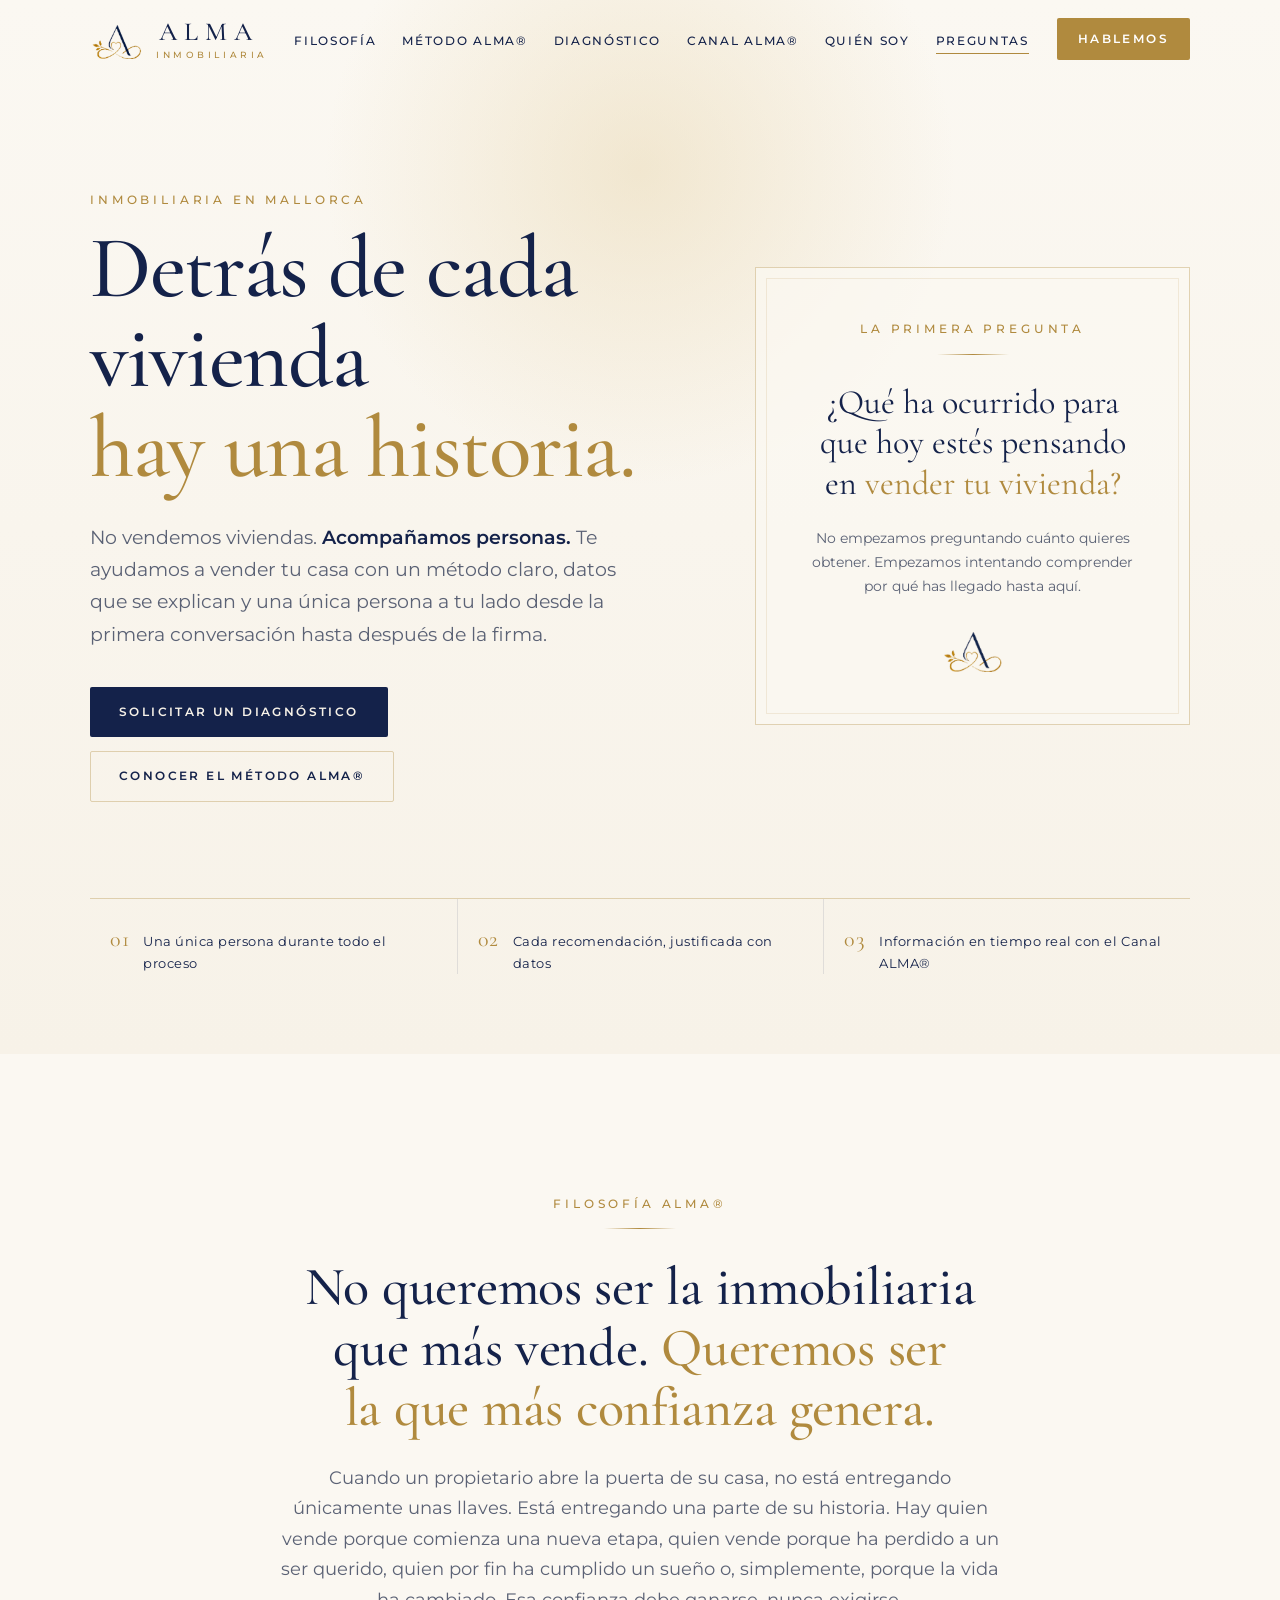
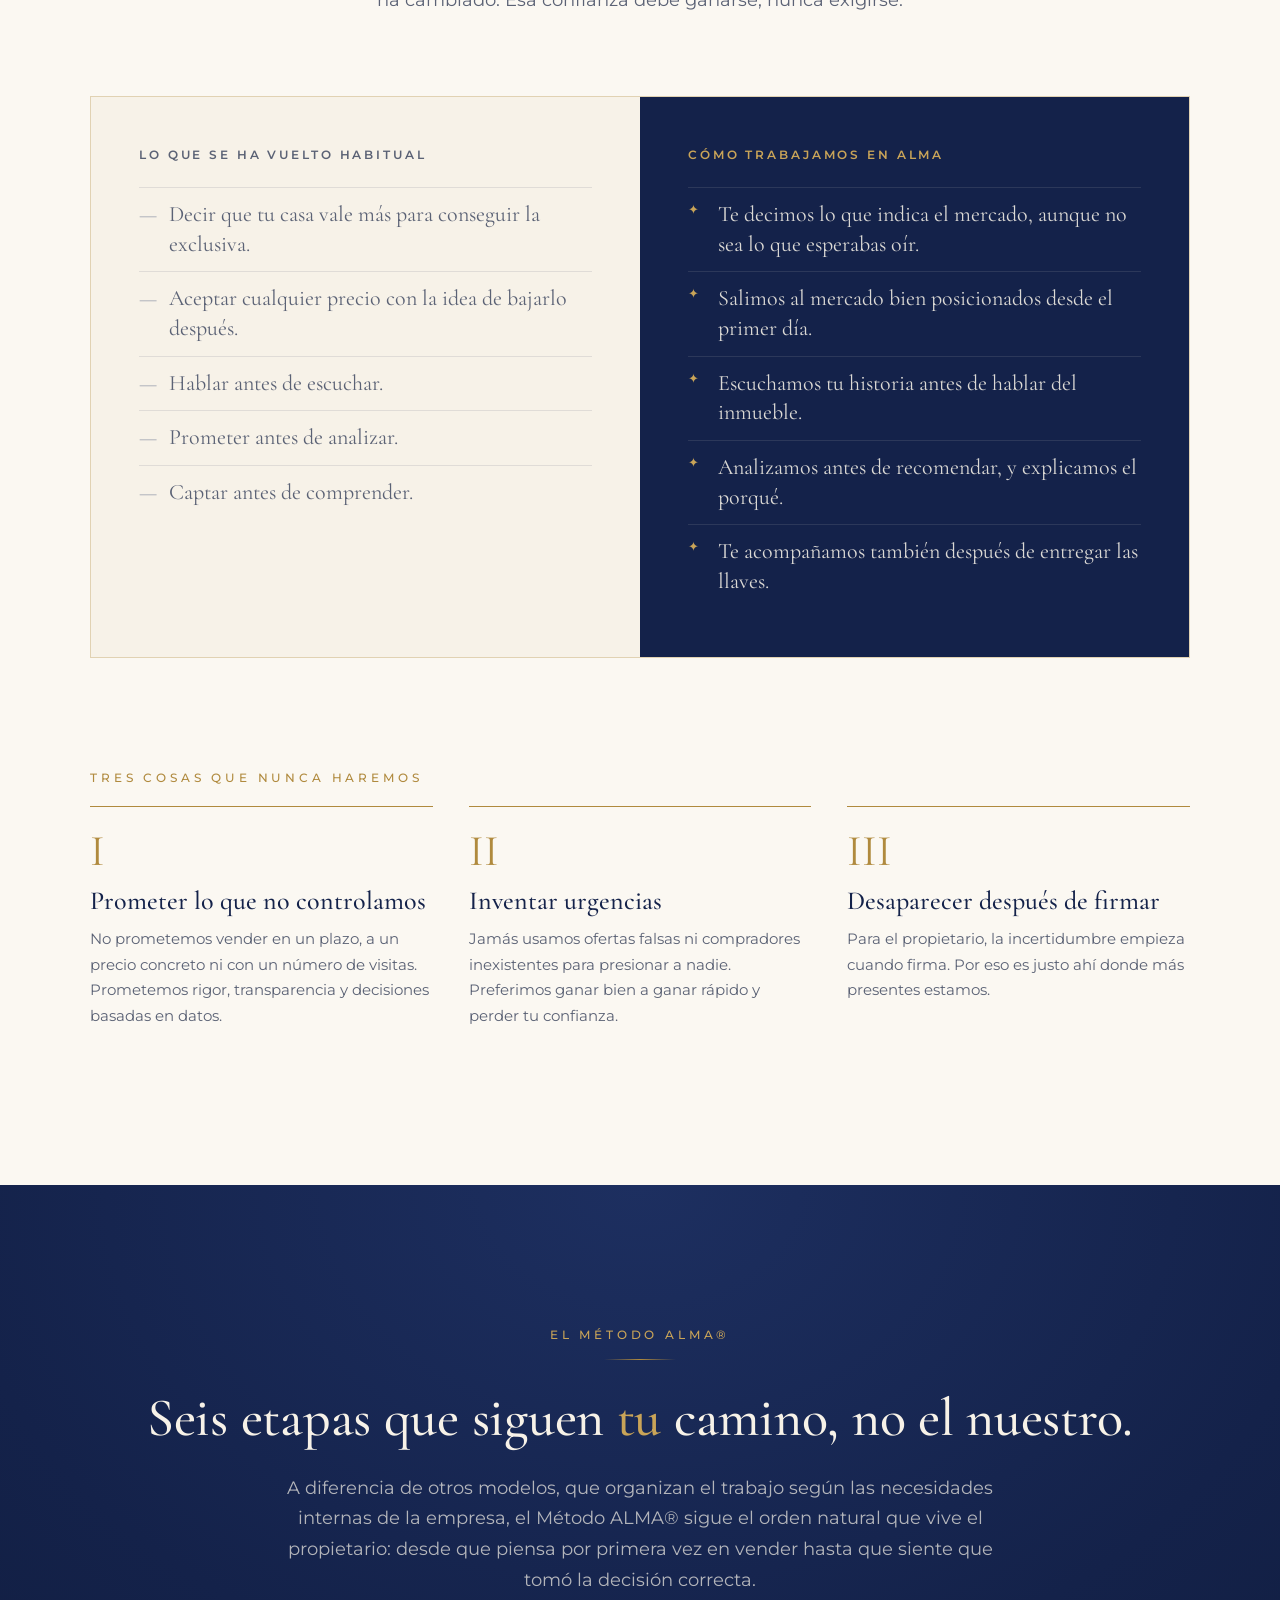
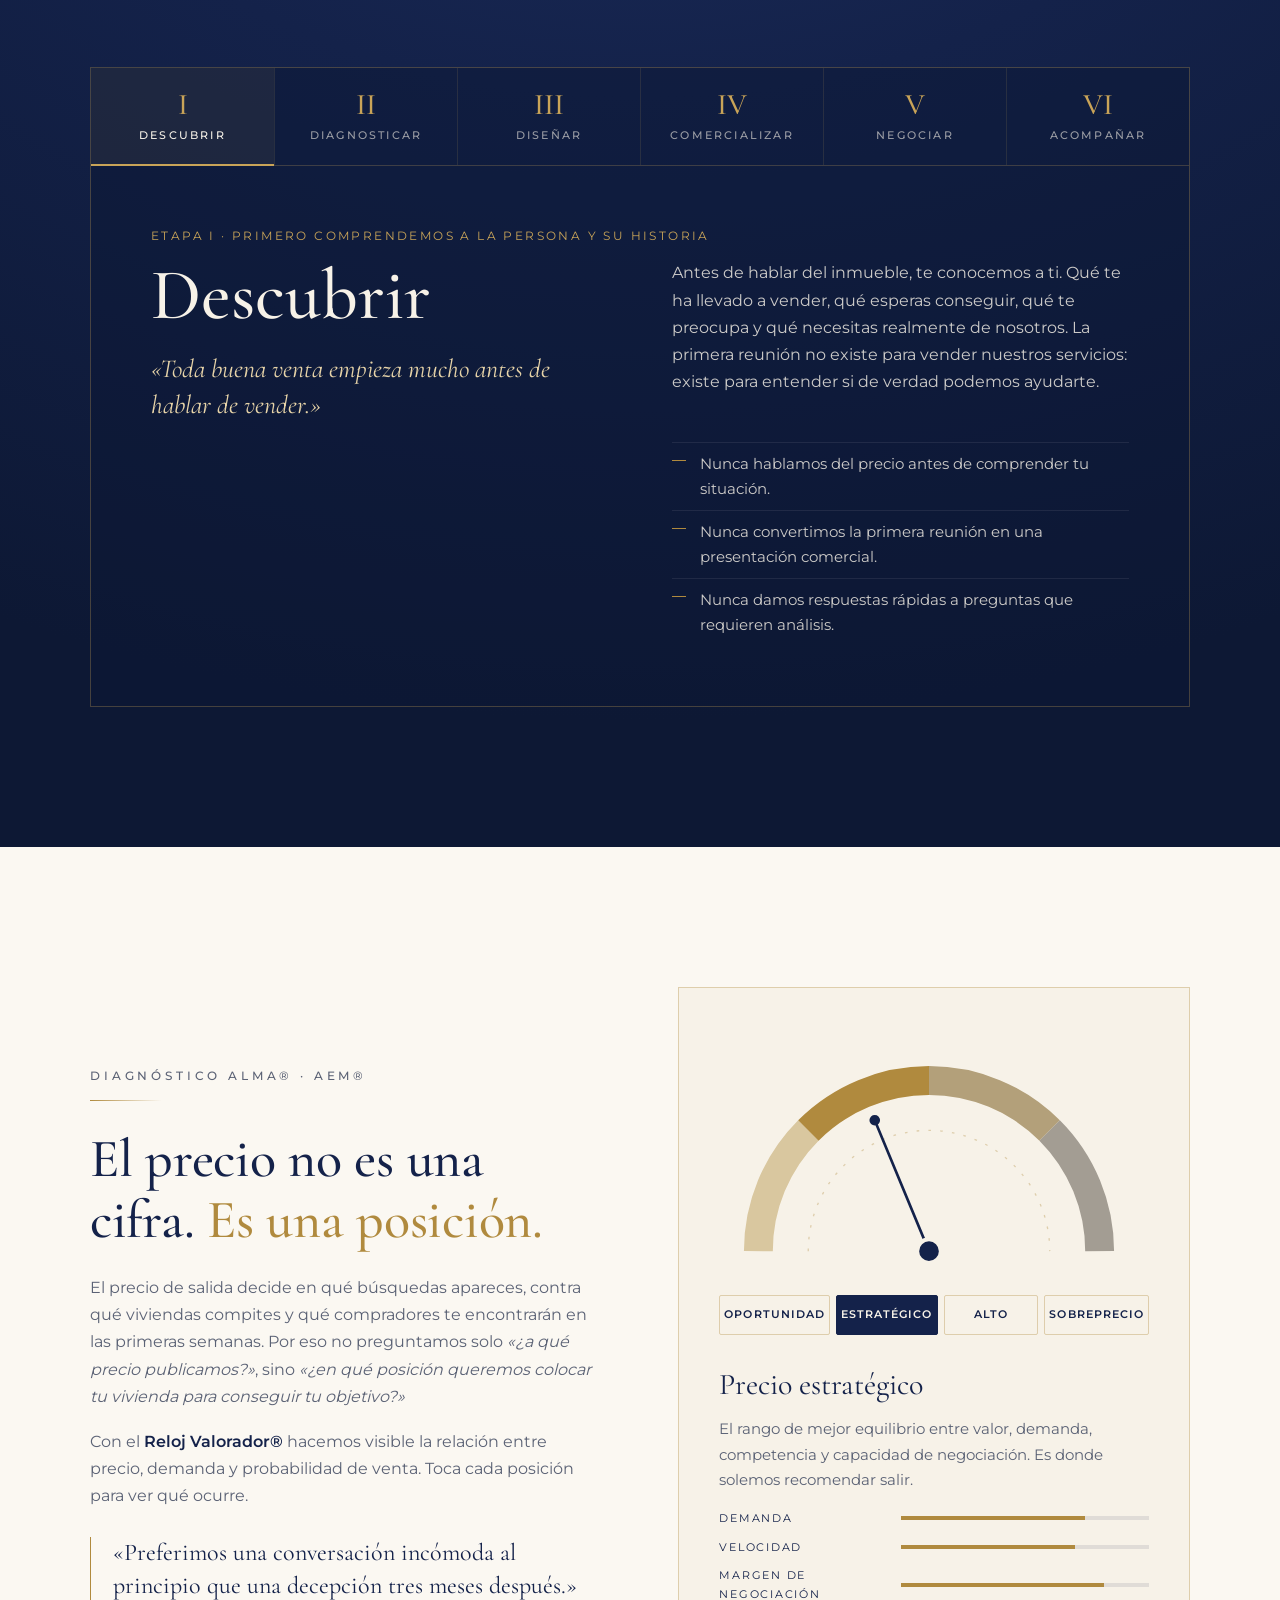
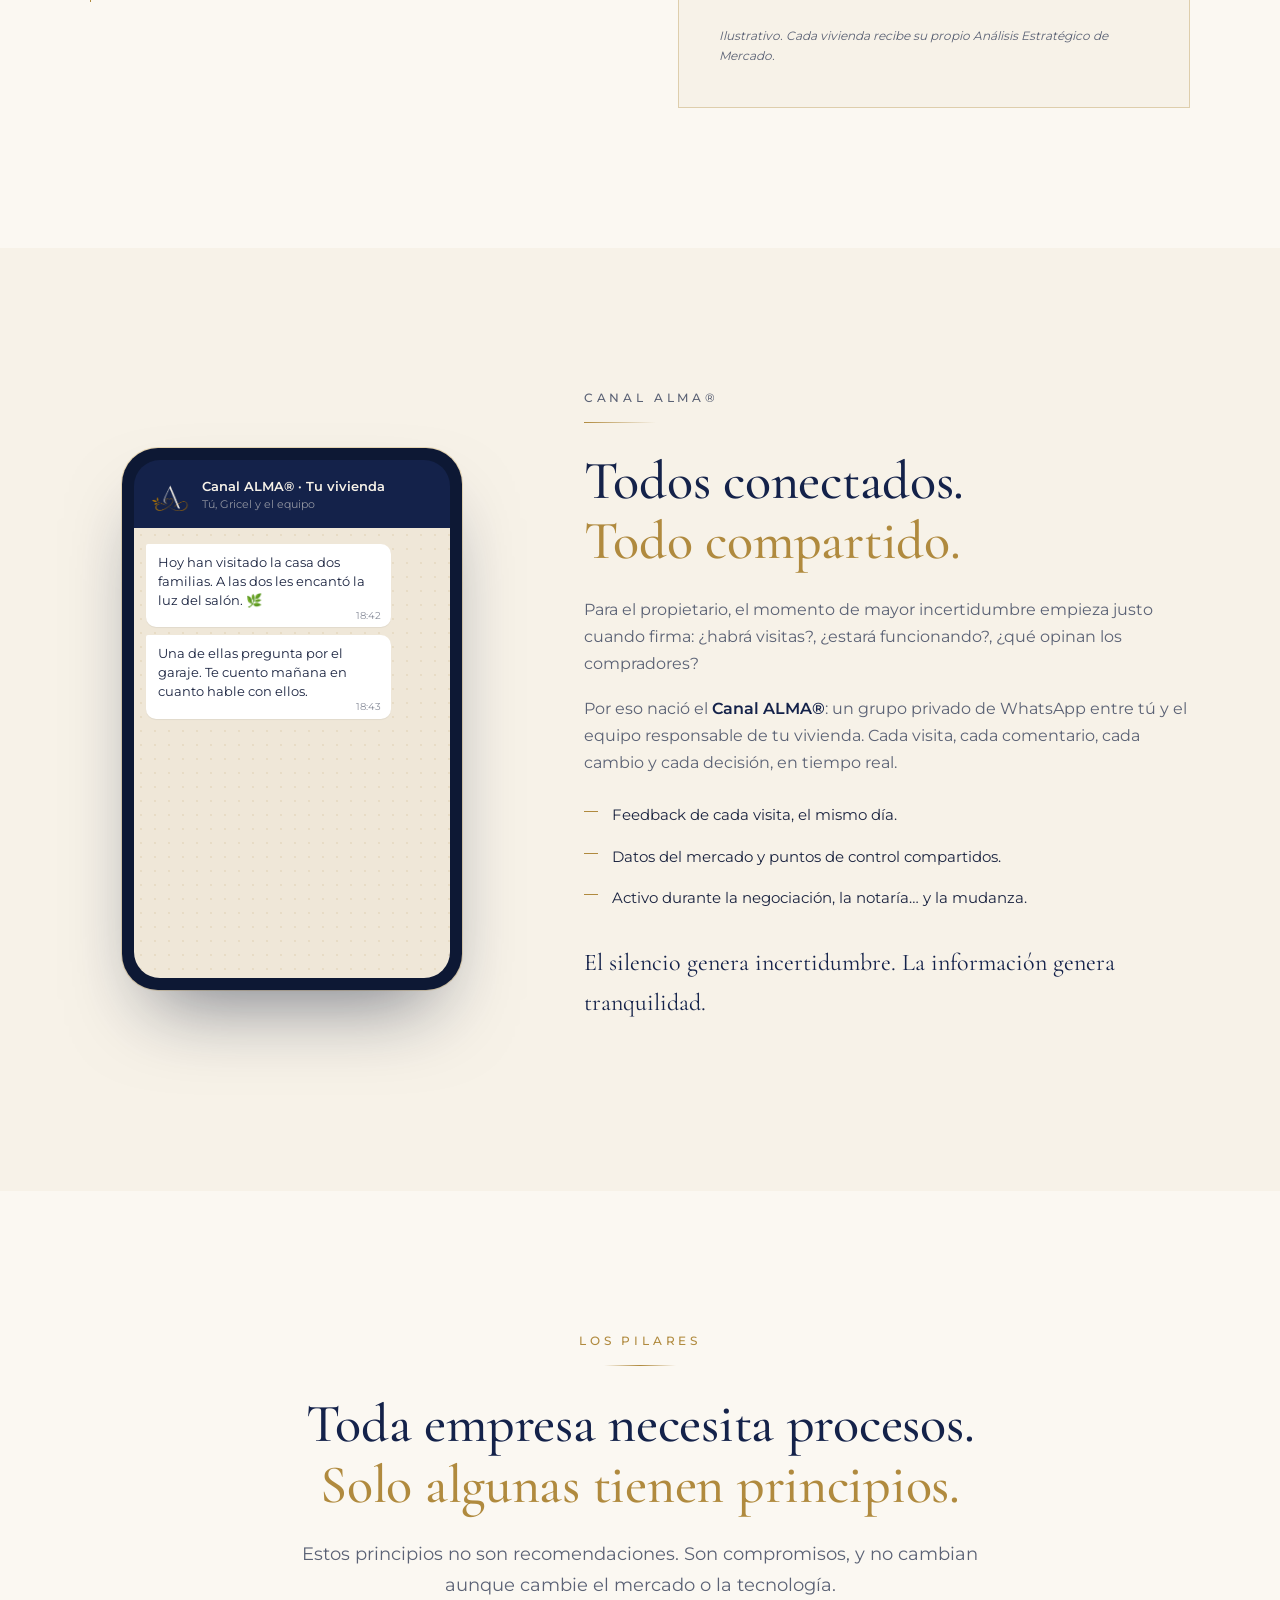
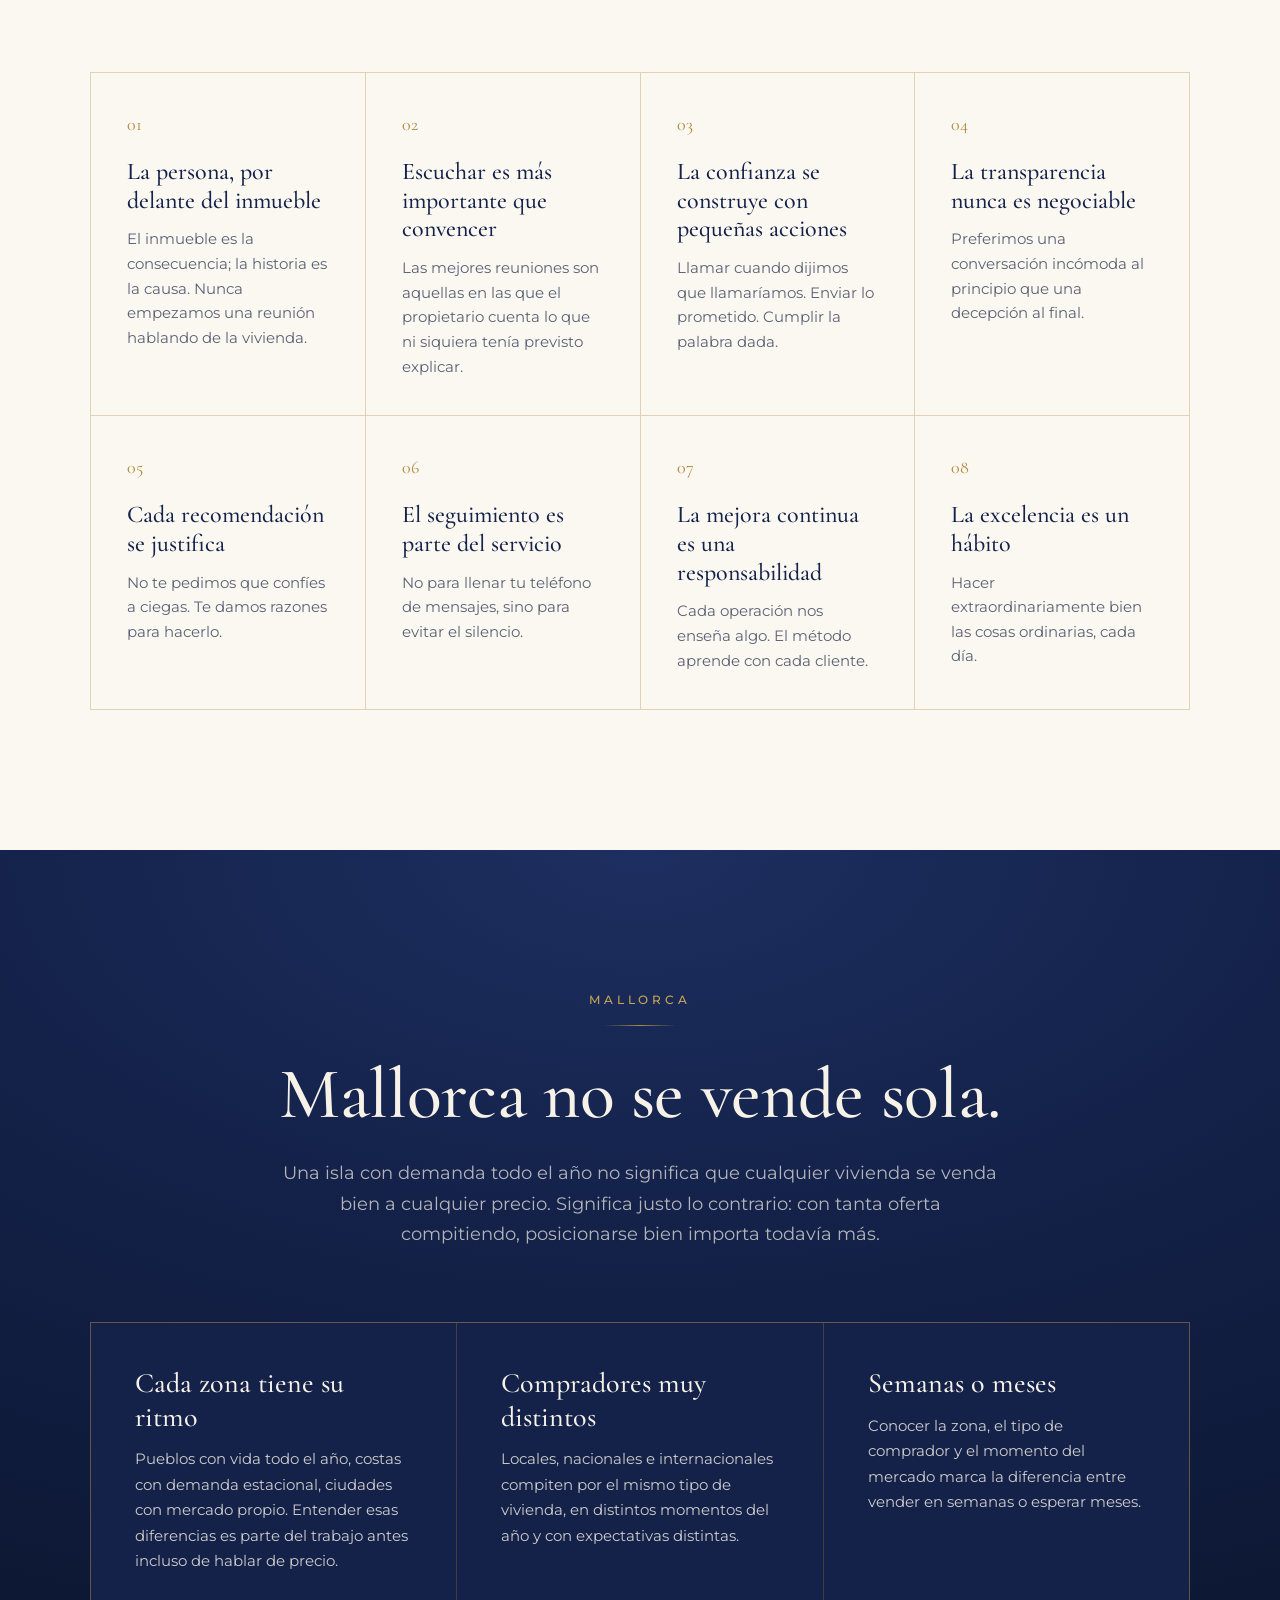
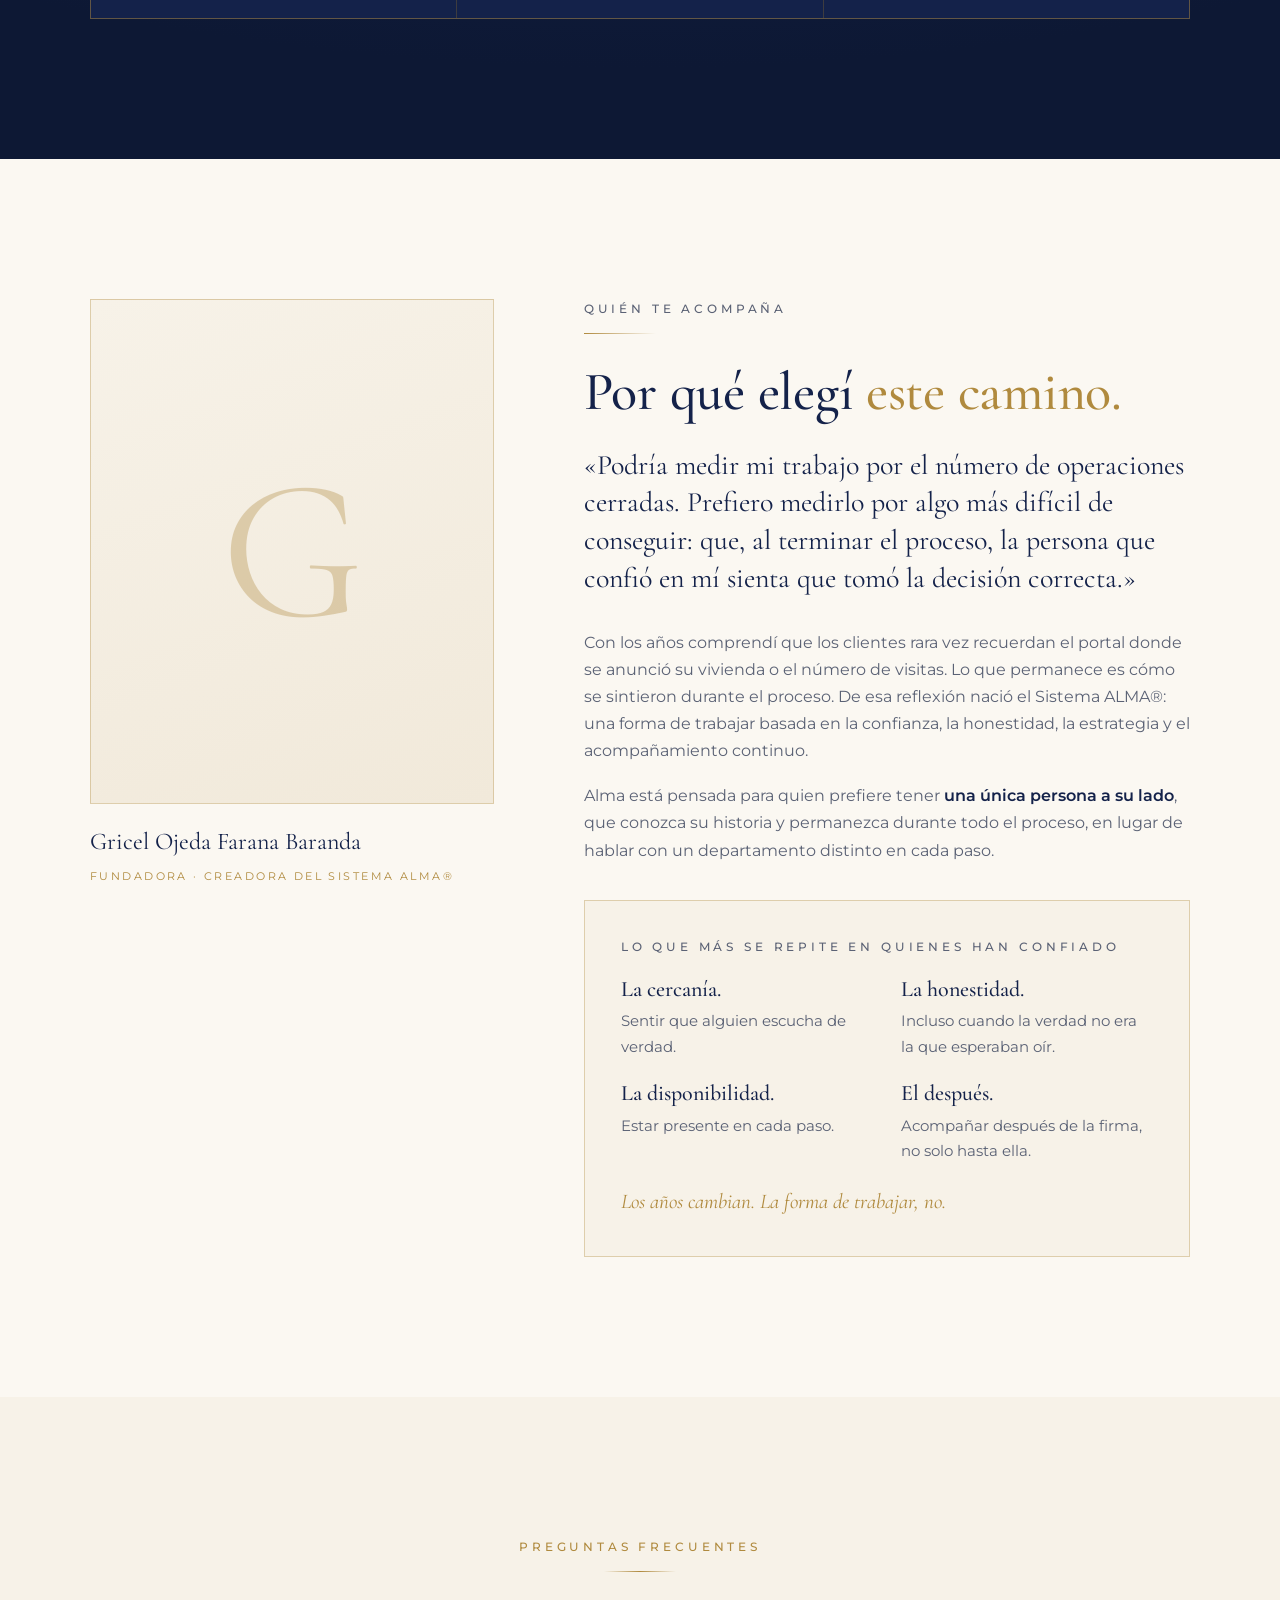
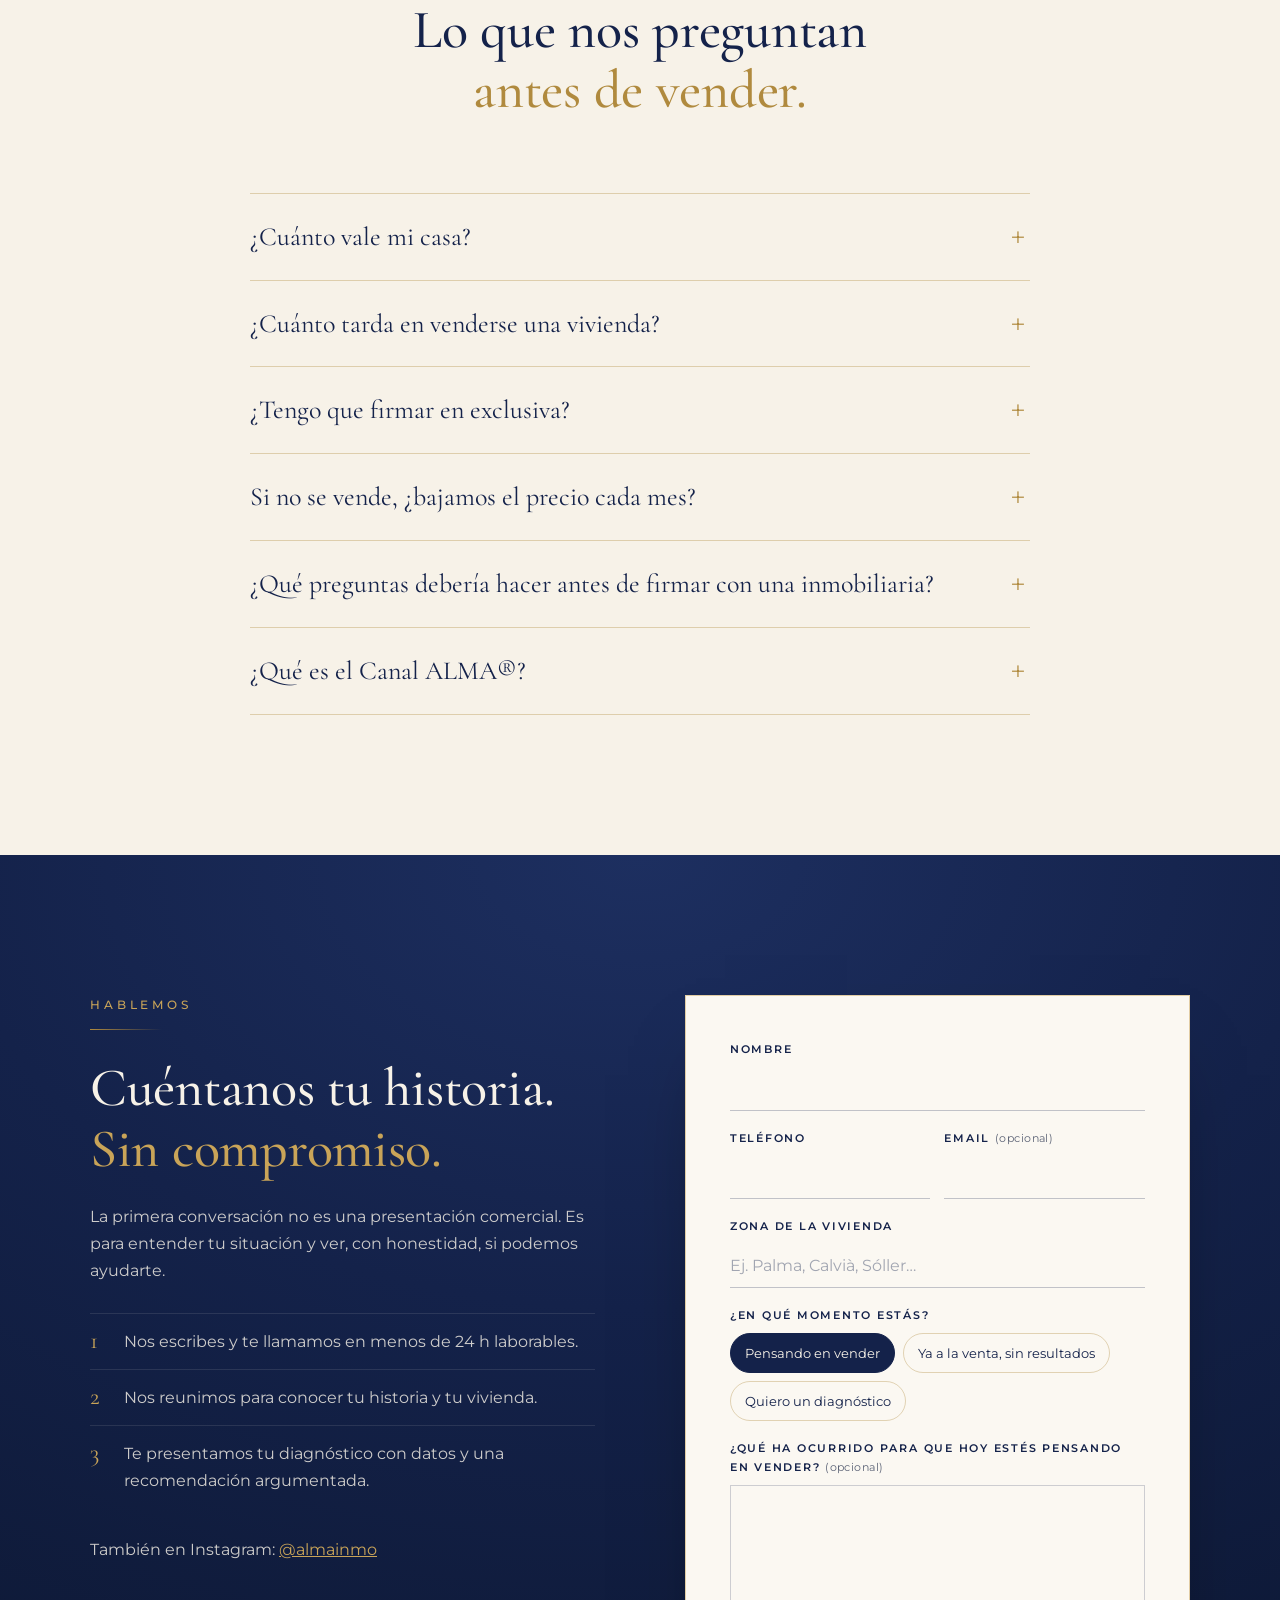
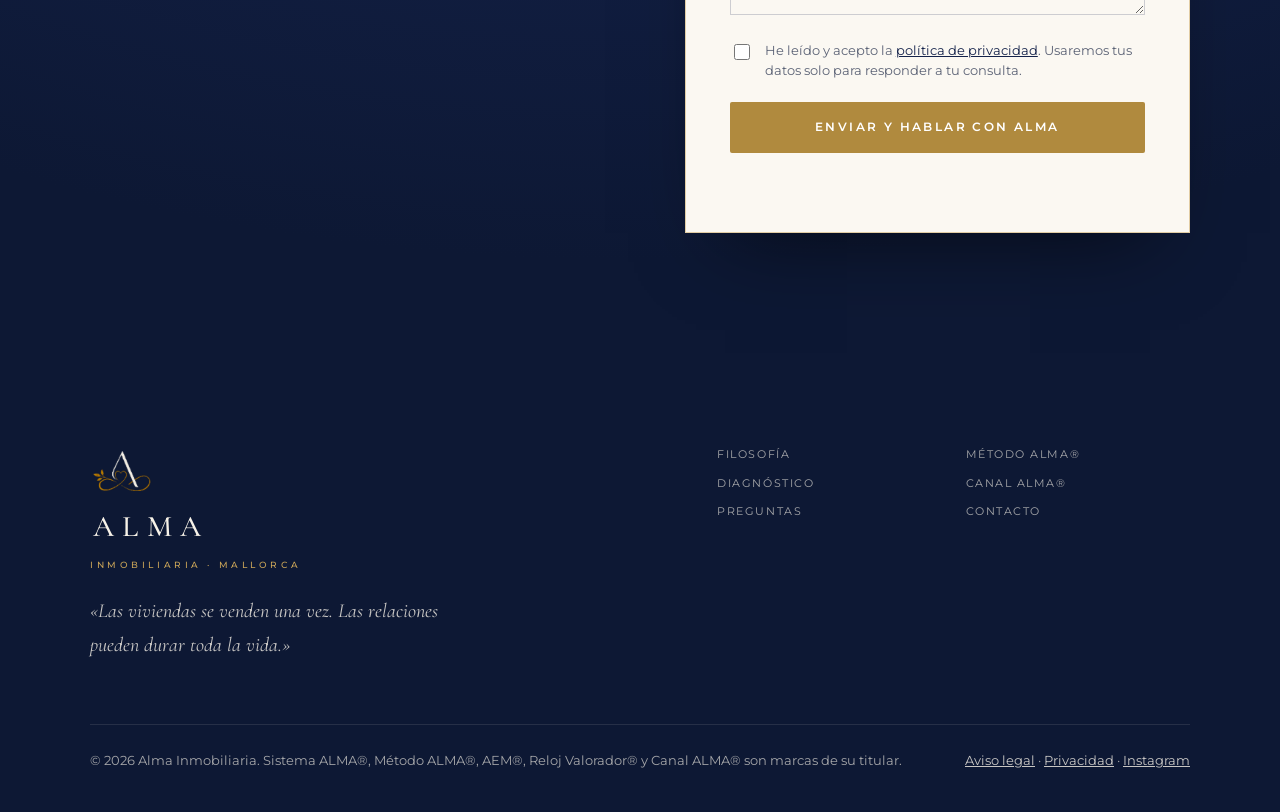
==== index.html @ 40e99340 "Add Alma Inmobiliaria website Static one-page site built from the Sistema ALMA® manual, the @almainm" ====
<!doctype html>
<html lang="es">
<head>
  <meta charset="utf-8">
  <meta name="viewport" content="width=device-width, initial-scale=1">
  <title>Alma Inmobiliaria · Mallorca — No vendemos viviendas. Acompañamos personas.</title>
  <meta name="description" content="Alma Inmobiliaria, Mallorca. Asesoramiento inmobiliario con el Método ALMA®: escuchamos tu historia, diagnosticamos el mercado y te acompañamos hasta después de la firma.">
  <meta name="theme-color" content="#14224A">
  <link rel="icon" type="image/png" href="assets/img/favicon.png">
  <link rel="apple-touch-icon" href="assets/img/favicon.png">

  <meta property="og:type" content="website">
  <meta property="og:locale" content="es_ES">
  <meta property="og:title" content="Alma Inmobiliaria · Mallorca">
  <meta property="og:description" content="Detrás de cada vivienda hay una historia. No vendemos viviendas: acompañamos personas.">
  <meta property="og:image" content="assets/img/og-image.png">

  <link rel="preload" href="assets/fonts/cormorant-garamond-normal.woff2" as="font" type="font/woff2" crossorigin>
  <link rel="stylesheet" href="assets/css/fonts.css">
  <link rel="stylesheet" href="assets/css/styles.css">

  <script type="application/ld+json">
  {
    "@context": "https://schema.org",
    "@type": "RealEstateAgent",
    "name": "Alma Inmobiliaria",
    "slogan": "No vendemos viviendas. Acompañamos personas.",
    "areaServed": { "@type": "Place", "name": "Mallorca, Illes Balears" },
    "founder": { "@type": "Person", "name": "Gricel Ojeda Farana Baranda" },
    "sameAs": ["https://www.instagram.com/almainmo/"]
  }
  </script>
</head>
<body>
  <a class="skip-link" href="#main">Saltar al contenido</a>

  <!-- ============ HEADER ============ -->
  <header class="site-header" data-header>
    <div class="container header-inner">
      <a class="brand" href="#inicio" aria-label="Alma Inmobiliaria, inicio">
        <img class="brand-mark" src="assets/img/alma-mark.png" alt="" width="115" height="83">
        <span class="brand-word">
          <span class="brand-name">ALMA</span>
          <span class="brand-sub">Inmobiliaria</span>
        </span>
      </a>

      <nav class="main-nav" id="main-nav" aria-label="Principal">
        <ul>
          <li><a href="#filosofia">Filosofía</a></li>
          <li><a href="#metodo">Método ALMA®</a></li>
          <li><a href="#diagnostico">Diagnóstico</a></li>
          <li><a href="#canal">Canal ALMA®</a></li>
          <li><a href="#gricel">Quién soy</a></li>
          <li><a href="#preguntas">Preguntas</a></li>
        </ul>
        <a class="btn btn-gold nav-cta" href="#contacto">Hablemos</a>
      </nav>

      <button class="nav-toggle" type="button" aria-expanded="false" aria-controls="main-nav" data-nav-toggle>
        <span class="sr-only">Abrir menú</span>
        <span class="nav-toggle-bar"></span>
        <span class="nav-toggle-bar"></span>
      </button>
    </div>
  </header>

  <main id="main">

    <!-- ============ HERO ============ -->
    <section class="hero" id="inicio">
      <div class="hero-glow" aria-hidden="true"></div>
      <div class="container hero-grid">
        <div class="hero-copy">
          <p class="eyebrow reveal">Inmobiliaria en Mallorca</p>
          <h1 class="hero-title reveal">
            Detrás de cada vivienda<br>
            <em>hay una historia.</em>
          </h1>
          <p class="hero-lead reveal">
            No vendemos viviendas. <strong>Acompañamos personas.</strong>
            Te ayudamos a vender tu casa con un método claro, datos que se explican
            y una única persona a tu lado desde la primera conversación hasta después de la firma.
          </p>
          <div class="hero-actions reveal">
            <a class="btn btn-navy" href="#contacto">Solicitar un diagnóstico</a>
            <a class="btn btn-ghost" href="#metodo">Conocer el Método ALMA®</a>
          </div>
        </div>

        <aside class="hero-card reveal" aria-label="La primera pregunta">
          <div class="frame">
            <p class="eyebrow eyebrow-center">La primera pregunta</p>
            <span class="rule" aria-hidden="true"></span>
            <p class="hero-question">
              ¿Qué ha ocurrido para que hoy estés pensando en
              <span class="gold">vender tu vivienda?</span>
            </p>
            <p class="hero-card-note">
              No empezamos preguntando cuánto quieres obtener.
              Empezamos intentando comprender por qué has llegado hasta aquí.
            </p>
            <img class="hero-card-mark" src="assets/img/alma-mark.png" alt="" width="115" height="83">
          </div>
        </aside>
      </div>

      <div class="container"><ul class="hero-strip reveal" aria-label="Nuestros compromisos">
        <li><span class="strip-num">01</span> Una única persona durante todo el proceso</li>
        <li><span class="strip-num">02</span> Cada recomendación, justificada con datos</li>
        <li><span class="strip-num">03</span> Información en tiempo real con el Canal ALMA®</li>
      </ul></div>
    </section>

    <!-- ============ FILOSOFÍA ============ -->
    <section class="section section-paper" id="filosofia">
      <div class="container narrow center">
        <p class="eyebrow eyebrow-center reveal">Filosofía ALMA®</p>
        <span class="rule" aria-hidden="true"></span>
        <h2 class="section-title reveal">
          No queremos ser la inmobiliaria que más vende.
          <em>Queremos ser la que más confianza genera.</em>
        </h2>
        <p class="section-lead reveal">
          Cuando un propietario abre la puerta de su casa, no está entregando únicamente unas llaves.
          Está entregando una parte de su historia. Hay quien vende porque comienza una nueva etapa,
          quien vende porque ha perdido a un ser querido, quien por fin ha cumplido un sueño
          o, simplemente, porque la vida ha cambiado. Esa confianza debe ganarse, nunca exigirse.
        </p>
      </div>

      <div class="container"><div class="contrast reveal">
        <div class="contrast-col contrast-sector">
          <h3 class="contrast-title">Lo que se ha vuelto habitual</h3>
          <ul>
            <li>Decir que tu casa vale más para conseguir la exclusiva.</li>
            <li>Aceptar cualquier precio con la idea de bajarlo después.</li>
            <li>Hablar antes de escuchar.</li>
            <li>Prometer antes de analizar.</li>
            <li>Captar antes de comprender.</li>
          </ul>
        </div>
        <div class="contrast-col contrast-alma">
          <h3 class="contrast-title">Cómo trabajamos en Alma</h3>
          <ul>
            <li>Te decimos lo que indica el mercado, aunque no sea lo que esperabas oír.</li>
            <li>Salimos al mercado bien posicionados desde el primer día.</li>
            <li>Escuchamos tu historia antes de hablar del inmueble.</li>
            <li>Analizamos antes de recomendar, y explicamos el porqué.</li>
            <li>Te acompañamos también después de entregar las llaves.</li>
          </ul>
        </div>
      </div></div>

      <div class="container never reveal">
        <p class="eyebrow">Tres cosas que nunca haremos</p>
        <ol class="never-list">
          <li>
            <span class="never-num">I</span>
            <h3>Prometer lo que no controlamos</h3>
            <p>No prometemos vender en un plazo, a un precio concreto ni con un número de visitas. Prometemos rigor, transparencia y decisiones basadas en datos.</p>
          </li>
          <li>
            <span class="never-num">II</span>
            <h3>Inventar urgencias</h3>
            <p>Jamás usamos ofertas falsas ni compradores inexistentes para presionar a nadie. Preferimos ganar bien a ganar rápido y perder tu confianza.</p>
          </li>
          <li>
            <span class="never-num">III</span>
            <h3>Desaparecer después de firmar</h3>
            <p>Para el propietario, la incertidumbre empieza cuando firma. Por eso es justo ahí donde más presentes estamos.</p>
          </li>
        </ol>
      </div>
    </section>

    <!-- ============ MÉTODO ============ -->
    <section class="section section-navy" id="metodo">
      <div class="container">
        <div class="section-head center">
          <p class="eyebrow eyebrow-center eyebrow-light reveal">El Método ALMA®</p>
          <span class="rule" aria-hidden="true"></span>
          <h2 class="section-title reveal">Seis etapas que siguen <em>tu</em> camino, no el nuestro.</h2>
          <p class="section-lead reveal">
            A diferencia de otros modelos, que organizan el trabajo según las necesidades internas de la empresa,
            el Método ALMA® sigue el orden natural que vive el propietario: desde que piensa por primera vez en vender
            hasta que siente que tomó la decisión correcta.
          </p>
        </div>

        <div class="method reveal" data-method>
          <div class="method-tabs" role="tablist" aria-label="Etapas del Método ALMA®">
            <button class="method-tab" role="tab" id="tab-1" aria-controls="stage-1" aria-selected="true"><span class="method-roman">I</span><span>Descubrir</span></button>
            <button class="method-tab" role="tab" id="tab-2" aria-controls="stage-2" aria-selected="false" tabindex="-1"><span class="method-roman">II</span><span>Diagnosticar</span></button>
            <button class="method-tab" role="tab" id="tab-3" aria-controls="stage-3" aria-selected="false" tabindex="-1"><span class="method-roman">III</span><span>Diseñar</span></button>
            <button class="method-tab" role="tab" id="tab-4" aria-controls="stage-4" aria-selected="false" tabindex="-1"><span class="method-roman">IV</span><span>Comercializar</span></button>
            <button class="method-tab" role="tab" id="tab-5" aria-controls="stage-5" aria-selected="false" tabindex="-1"><span class="method-roman">V</span><span>Negociar</span></button>
            <button class="method-tab" role="tab" id="tab-6" aria-controls="stage-6" aria-selected="false" tabindex="-1"><span class="method-roman">VI</span><span>Acompañar</span></button>
            <span class="method-progress" aria-hidden="true"><span class="method-progress-bar" data-method-bar></span></span>
          </div>

          <div class="method-panels">
            <article class="method-panel" role="tabpanel" id="stage-1" aria-labelledby="tab-1">
              <p class="method-kicker">Etapa I · Primero comprendemos a la persona y su historia</p>
              <h3>Descubrir</h3>
              <blockquote>«Toda buena venta empieza mucho antes de hablar de vender.»</blockquote>
              <p>Antes de hablar del inmueble, te conocemos a ti. Qué te ha llevado a vender, qué esperas conseguir, qué te preocupa y qué necesitas realmente de nosotros. La primera reunión no existe para vender nuestros servicios: existe para entender si de verdad podemos ayudarte.</p>
              <ul class="ticks">
                <li>Nunca hablamos del precio antes de comprender tu situación.</li>
                <li>Nunca convertimos la primera reunión en una presentación comercial.</li>
                <li>Nunca damos respuestas rápidas a preguntas que requieren análisis.</li>
              </ul>
            </article>

            <article class="method-panel" role="tabpanel" id="stage-2" aria-labelledby="tab-2" hidden>
              <p class="method-kicker">Etapa II · Convertimos información objetiva en criterio</p>
              <h3>Diagnosticar</h3>
              <blockquote>«Una valoración termina en una cifra. Un diagnóstico termina en una decisión mejor informada.»</blockquote>
              <p>Estudiamos tu vivienda y, sobre todo, contra qué compite. Construimos un Mapa Competitivo con la oferta activa y las operaciones cerradas reales, y lo estructuramos en nuestro <strong>AEM® — Análisis Estratégico de Mercado</strong>.</p>
              <ul class="ticks">
                <li>Precios de salida frente a precios de cierre reales.</li>
                <li>Precio por metro cuadrado y tiempo de permanencia en el mercado.</li>
                <li>Solo comparables que un comprador real consideraría como alternativa.</li>
              </ul>
            </article>

            <article class="method-panel" role="tabpanel" id="stage-3" aria-labelledby="tab-3" hidden>
              <p class="method-kicker">Etapa III · Convertimos el criterio en una estrategia a medida</p>
              <h3>Diseñar</h3>
              <blockquote>«Una buena estrategia no consiste en hacer más cosas. Consiste en saber qué hacer, cuándo y por qué.»</blockquote>
              <p>Definimos tu objetivo real —precio, plazo, seguridad o discreción— y construimos el plan antes de publicar: precio de salida, perfil del comprador natural, posicionamiento, preparación de la vivienda, presentación y canales.</p>
              <ul class="ticks">
                <li>Los primeros días en el mercado son los más valiosos: no se improvisa.</li>
                <li>Puntos de control claros para ajustar con datos, no con intuiciones.</li>
                <li>Un Plan de Comercialización por escrito, para que sepas qué haremos y cuándo.</li>
              </ul>
            </article>

            <article class="method-panel" role="tabpanel" id="stage-4" aria-labelledby="tab-4" hidden>
              <p class="method-kicker">Etapa IV · Convertimos la estrategia en oportunidades reales</p>
              <h3>Comercializar</h3>
              <blockquote>«No enseñamos casas. Ayudamos a que alguien imagine su vida dentro de ellas.»</blockquote>
              <p>Publicar un anuncio nunca es el objetivo: es solo una herramienta. Fotografía profesional, vídeo, planos claros y una redacción pensada para conseguir la visita. Y un trabajo activo para que tu vivienda no quede sepultada entre cientos de anuncios.</p>
              <ul class="ticks">
                <li>Portales, base de compradores cualificados, red de colaboradores y redes sociales.</li>
                <li>Posicionamiento preferente durante toda la comercialización.</li>
                <li>Feedback de cada visita en tu Canal ALMA®.</li>
              </ul>
            </article>

            <article class="method-panel" role="tabpanel" id="stage-5" aria-labelledby="tab-5" hidden>
              <p class="method-kicker">Etapa V · Convertimos una oportunidad en un acuerdo firme y justo</p>
              <h3>Negociar</h3>
              <blockquote>«Una oferta no es el final de la comercialización. Es el comienzo de una decisión.»</blockquote>
              <p>Negociar no es regatear. Una oferta incluye plazos, financiación, forma de pago y condiciones. Analizamos la operación completa y te presentamos los escenarios con sus pros, sus contras y nuestra recomendación.</p>
              <ul class="ticks">
                <li>Pedimos al comprador un depósito del 1% para confirmar que la oferta es real.</li>
                <li>Nunca negociamos contra ti: no rebajamos expectativas sin hablarlo contigo.</li>
                <li>También sabemos cuándo aconsejarte decir que no.</li>
              </ul>
            </article>

            <article class="method-panel" role="tabpanel" id="stage-6" aria-labelledby="tab-6" hidden>
              <p class="method-kicker">Etapa VI · Convertimos el acuerdo en una experiencia de confianza</p>
              <h3>Acompañar</h3>
              <blockquote>«El trabajo no termina con las llaves.»</blockquote>
              <p>Desde el acuerdo hasta la notaría coordinamos arras, documentación, bancos, tasaciones y notaría, para que no haya sorpresas al final. El día de la firma estamos contigo. Y después, seguimos disponibles.</p>
              <ul class="ticks">
                <li>Revisamos la documentación desde el inicio, no la víspera de firmar.</li>
                <li>Siempre sabrás cuál es el siguiente paso.</li>
                <li>La postventa no es marketing: nos interesa de verdad cómo empiezas tu nueva etapa.</li>
              </ul>
            </article>
          </div>
        </div>
      </div>
    </section>

    <!-- ============ DIAGNÓSTICO / RELOJ VALORADOR ============ -->
    <section class="section section-paper" id="diagnostico">
      <div class="container diag-grid">
        <div class="diag-copy">
          <p class="eyebrow reveal">Diagnóstico ALMA® · AEM®</p>
          <span class="rule rule-left" aria-hidden="true"></span>
          <h2 class="section-title reveal">El precio no es una cifra. <em>Es una posición.</em></h2>
          <p class="reveal">
            El precio de salida decide en qué búsquedas apareces, contra qué viviendas compites y qué compradores
            te encontrarán en las primeras semanas. Por eso no preguntamos solo <em>«¿a qué precio publicamos?»</em>,
            sino <em>«¿en qué posición queremos colocar tu vivienda para conseguir tu objetivo?»</em>
          </p>
          <p class="reveal">
            Con el <strong>Reloj Valorador®</strong> hacemos visible la relación entre precio, demanda y probabilidad de venta.
            Toca cada posición para ver qué ocurre.
          </p>
          <p class="diag-quote reveal">
            «Preferimos una conversación incómoda al principio que una decepción tres meses después.»
          </p>
        </div>

        <div class="dial-card reveal" data-dial>
          <svg class="dial" viewBox="0 0 320 190" role="img" aria-labelledby="dial-title">
            <title id="dial-title">Reloj Valorador: cuatro posiciones de precio</title>
            <g class="dial-arcs" fill="none" stroke-width="22">
              <path class="dial-seg" data-seg="3" d="M 30 170 A 130 130 0 0 1 68.08 78.08" />
              <path class="dial-seg" data-seg="2" d="M 68.08 78.08 A 130 130 0 0 1 160 40" />
              <path class="dial-seg" data-seg="1" d="M 160 40 A 130 130 0 0 1 251.92 78.08" />
              <path class="dial-seg" data-seg="0" d="M 251.92 78.08 A 130 130 0 0 1 290 170" />
            </g>
            <g class="dial-ticks" aria-hidden="true">
              <path d="M 68 170 A 92 92 0 0 1 252 170" fill="none" stroke-dasharray="2 7" />
            </g>
            <g class="dial-needle" data-dial-needle>
              <line x1="160" y1="170" x2="160" y2="62" />
              <circle cx="160" cy="62" r="4" />
            </g>
            <circle class="dial-hub" cx="160" cy="170" r="9" />
          </svg>

          <div class="dial-buttons" role="radiogroup" aria-label="Posiciones del Reloj Valorador">
            <button type="button" role="radio" aria-checked="false" data-pos="3">Oportunidad</button>
            <button type="button" role="radio" aria-checked="true" data-pos="2">Estratégico</button>
            <button type="button" role="radio" aria-checked="false" data-pos="1">Alto</button>
            <button type="button" role="radio" aria-checked="false" data-pos="0">Sobreprecio</button>
          </div>

          <div class="dial-info" aria-live="polite">
            <p class="dial-label" data-dial-label>Precio estratégico</p>
            <p class="dial-text" data-dial-text>El rango de mejor equilibrio entre valor, demanda, competencia y capacidad de negociación. Es donde solemos recomendar salir.</p>
            <dl class="dial-meters">
              <div><dt>Demanda</dt><dd><span class="meter"><span data-meter="demand"></span></span></dd></div>
              <div><dt>Velocidad</dt><dd><span class="meter"><span data-meter="speed"></span></span></dd></div>
              <div><dt>Margen de negociación</dt><dd><span class="meter"><span data-meter="nego"></span></span></dd></div>
            </dl>
          </div>
          <p class="dial-foot">Ilustrativo. Cada vivienda recibe su propio Análisis Estratégico de Mercado.</p>
        </div>
      </div>
    </section>

    <!-- ============ CANAL ALMA ============ -->
    <section class="section section-cream" id="canal">
      <div class="container canal-grid">
        <div class="phone reveal" aria-hidden="true">
          <div class="phone-top">
            <img src="assets/img/alma-mark-light.png" alt="" width="115" height="83">
            <div>
              <p class="phone-title">Canal ALMA® · Tu vivienda</p>
              <p class="phone-sub">Tú, Gricel y el equipo</p>
            </div>
          </div>
          <div class="phone-body" data-chat>
            <div class="msg msg-in">Hoy han visitado la casa dos familias. A las dos les encantó la luz del salón. 🌿<span class="msg-time">18:42</span></div>
            <div class="msg msg-in">Una de ellas pregunta por el garaje. Te cuento mañana en cuanto hable con ellos.<span class="msg-time">18:43</span></div>
            <div class="msg msg-out">¡Qué bien! Gracias por avisar tan rápido.<span class="msg-time">18:50</span></div>
            <div class="msg msg-in">Te dejo el resumen de la semana: visualizaciones, contactos y visitas. Lo revisamos el jueves.<span class="msg-time">09:15</span></div>
            <div class="msg msg-doc">📄 Informe semanal · Punto de control<span class="msg-time">09:15</span></div>
          </div>
        </div>

        <div class="canal-copy">
          <p class="eyebrow reveal">Canal ALMA®</p>
          <span class="rule rule-left" aria-hidden="true"></span>
          <h2 class="section-title reveal">Todos conectados. <em>Todo compartido.</em></h2>
          <p class="reveal">
            Para el propietario, el momento de mayor incertidumbre empieza justo cuando firma:
            ¿habrá visitas?, ¿estará funcionando?, ¿qué opinan los compradores?
          </p>
          <p class="reveal">
            Por eso nació el <strong>Canal ALMA®</strong>: un grupo privado de WhatsApp entre tú y el equipo
            responsable de tu vivienda. Cada visita, cada comentario, cada cambio y cada decisión, en tiempo real.
          </p>
          <ul class="ticks reveal">
            <li>Feedback de cada visita, el mismo día.</li>
            <li>Datos del mercado y puntos de control compartidos.</li>
            <li>Activo durante la negociación, la notaría… y la mudanza.</li>
          </ul>
          <p class="canal-note reveal">El silencio genera incertidumbre. La información genera tranquilidad.</p>
        </div>
      </div>
    </section>

    <!-- ============ PILARES ============ -->
    <section class="section section-paper" id="pilares">
      <div class="container">
        <div class="section-head center">
          <p class="eyebrow eyebrow-center reveal">Los pilares</p>
          <span class="rule" aria-hidden="true"></span>
          <h2 class="section-title reveal">Toda empresa necesita procesos. <em>Solo algunas tienen principios.</em></h2>
          <p class="section-lead reveal">Estos principios no son recomendaciones. Son compromisos, y no cambian aunque cambie el mercado o la tecnología.</p>
        </div>

        <ol class="pillars">
          <li class="pillar reveal"><span>01</span><h3>La persona, por delante del inmueble</h3><p>El inmueble es la consecuencia; la historia es la causa. Nunca empezamos una reunión hablando de la vivienda.</p></li>
          <li class="pillar reveal"><span>02</span><h3>Escuchar es más importante que convencer</h3><p>Las mejores reuniones son aquellas en las que el propietario cuenta lo que ni siquiera tenía previsto explicar.</p></li>
          <li class="pillar reveal"><span>03</span><h3>La confianza se construye con pequeñas acciones</h3><p>Llamar cuando dijimos que llamaríamos. Enviar lo prometido. Cumplir la palabra dada.</p></li>
          <li class="pillar reveal"><span>04</span><h3>La transparencia nunca es negociable</h3><p>Preferimos una conversación incómoda al principio que una decepción al final.</p></li>
          <li class="pillar reveal"><span>05</span><h3>Cada recomendación se justifica</h3><p>No te pedimos que confíes a ciegas. Te damos razones para hacerlo.</p></li>
          <li class="pillar reveal"><span>06</span><h3>El seguimiento es parte del servicio</h3><p>No para llenar tu teléfono de mensajes, sino para evitar el silencio.</p></li>
          <li class="pillar reveal"><span>07</span><h3>La mejora continua es una responsabilidad</h3><p>Cada operación nos enseña algo. El método aprende con cada cliente.</p></li>
          <li class="pillar reveal"><span>08</span><h3>La excelencia es un hábito</h3><p>Hacer extraordinariamente bien las cosas ordinarias, cada día.</p></li>
        </ol>
      </div>
    </section>

    <!-- ============ MALLORCA ============ -->
    <section class="section section-navy section-mallorca" id="mallorca">
      <div class="container">
        <div class="section-head center">
          <p class="eyebrow eyebrow-center eyebrow-light reveal">Mallorca</p>
          <span class="rule" aria-hidden="true"></span>
          <h2 class="section-title reveal">Mallorca no se vende sola.</h2>
          <p class="section-lead reveal">Una isla con demanda todo el año no significa que cualquier vivienda se venda bien a cualquier precio. Significa justo lo contrario: con tanta oferta compitiendo, posicionarse bien importa todavía más.</p>
        </div>
        <div class="island-cards">
          <article class="island-card reveal">
            <h3>Cada zona tiene su ritmo</h3>
            <p>Pueblos con vida todo el año, costas con demanda estacional, ciudades con mercado propio. Entender esas diferencias es parte del trabajo antes incluso de hablar de precio.</p>
          </article>
          <article class="island-card reveal">
            <h3>Compradores muy distintos</h3>
            <p>Locales, nacionales e internacionales compiten por el mismo tipo de vivienda, en distintos momentos del año y con expectativas distintas.</p>
          </article>
          <article class="island-card reveal">
            <h3>Semanas o meses</h3>
            <p>Conocer la zona, el tipo de comprador y el momento del mercado marca la diferencia entre vender en semanas o esperar meses.</p>
          </article>
        </div>
      </div>
    </section>

    <!-- ============ GRICEL ============ -->
    <section class="section section-paper" id="gricel">
      <div class="container about-grid">
        <figure class="portrait reveal">
          <div class="portrait-frame">
            <span class="portrait-monogram" aria-hidden="true">G</span>
            <!-- Para mostrar la foto, añade assets/img/gricel.jpg (formato vertical 4:5). -->
            <img src="assets/img/gricel.jpg" alt="Gricel Ojeda, fundadora de Alma Inmobiliaria" loading="lazy" onerror="this.remove()">
          </div>
          <figcaption>
            <span class="portrait-name">Gricel Ojeda Farana Baranda</span>
            <span class="portrait-role">Fundadora · Creadora del Sistema ALMA®</span>
          </figcaption>
        </figure>

        <div class="about-copy">
          <p class="eyebrow reveal">Quién te acompaña</p>
          <span class="rule rule-left" aria-hidden="true"></span>
          <h2 class="section-title reveal">Por qué elegí <em>este camino.</em></h2>
          <p class="about-lead reveal">
            «Podría medir mi trabajo por el número de operaciones cerradas. Prefiero medirlo por algo más difícil
            de conseguir: que, al terminar el proceso, la persona que confió en mí sienta que tomó la decisión correcta.»
          </p>
          <p class="reveal">
            Con los años comprendí que los clientes rara vez recuerdan el portal donde se anunció su vivienda o el número
            de visitas. Lo que permanece es cómo se sintieron durante el proceso. De esa reflexión nació el Sistema ALMA®:
            una forma de trabajar basada en la confianza, la honestidad, la estrategia y el acompañamiento continuo.
          </p>
          <p class="reveal">
            Alma está pensada para quien prefiere tener <strong>una única persona a su lado</strong>, que conozca su historia
            y permanezca durante todo el proceso, en lugar de hablar con un departamento distinto en cada paso.
          </p>

          <div class="patterns reveal">
            <p class="eyebrow">Lo que más se repite en quienes han confiado</p>
            <ul>
              <li><strong>La cercanía.</strong> Sentir que alguien escucha de verdad.</li>
              <li><strong>La honestidad.</strong> Incluso cuando la verdad no era la que esperaban oír.</li>
              <li><strong>La disponibilidad.</strong> Estar presente en cada paso.</li>
              <li><strong>El después.</strong> Acompañar después de la firma, no solo hasta ella.</li>
            </ul>
            <p class="patterns-close">Los años cambian. La forma de trabajar, no.</p>
          </div>
        </div>
      </div>
    </section>

    <!-- ============ PREGUNTAS ============ -->
    <section class="section section-cream" id="preguntas">
      <div class="container narrow">
        <div class="section-head center">
          <p class="eyebrow eyebrow-center reveal">Preguntas frecuentes</p>
          <span class="rule" aria-hidden="true"></span>
          <h2 class="section-title reveal">Lo que nos preguntan <em>antes de vender.</em></h2>
        </div>

        <div class="faq reveal">
          <details>
            <summary>¿Cuánto vale mi casa?</summary>
            <div class="faq-body">
              <p>Una vivienda no tiene un único valor absoluto: compite con otras propiedades y se percibe distinto según cómo se posicione su precio. El precio anunciado muestra lo que pide el vendedor; el valor real lo determina el mercado: consultas, visitas, ofertas y cierres.</p>
              <p>Por eso no te damos una cifra sin más: te entregamos un <strong>diagnóstico</strong> (AEM®) que explica de dónde sale cada número.</p>
            </div>
          </details>
          <details>
            <summary>¿Cuánto tarda en venderse una vivienda?</summary>
            <div class="faq-body">
              <p>Desconfía de quien te prometa una fecha sin haber analizado antes tu vivienda y su competencia real. El plazo depende del posicionamiento del precio, de la zona, del tipo de comprador y del momento del mercado.</p>
              <p>Lo que sí hacemos es definir contigo un objetivo y unos puntos de control para medir la respuesta del mercado y ajustar con datos.</p>
            </div>
          </details>
          <details>
            <summary>¿Tengo que firmar en exclusiva?</summary>
            <div class="faq-body">
              <p>La pregunta correcta no es «¿tengo que firmar en exclusiva?», sino <em>«¿quiero una estrategia o quiero ruido?»</em>. Una misma vivienda publicada por varias agencias con precios distintos confunde al comprador y resta valor.</p>
              <p>Te explicamos con claridad qué incluye nuestro trabajo para que decidas con toda la información.</p>
            </div>
          </details>
          <details>
            <summary>Si no se vende, ¿bajamos el precio cada mes?</summary>
            <div class="faq-body">
              <p>El precio de salida es la primera decisión de marketing de tu vivienda. Cada rebaja transmite urgencia, y una casa que nace fuera de mercado suele terminar vendiéndose por menos de lo que habría conseguido bien posicionada desde el principio.</p>
              <p>Si hay que ajustar algo, te enseñaremos las métricas que lo justifican. Nunca por inercia.</p>
            </div>
          </details>
          <details>
            <summary>¿Qué preguntas debería hacer antes de firmar con una inmobiliaria?</summary>
            <div class="faq-body">
              <ol class="faq-list">
                <li>¿Cómo habéis llegado a este precio? ¿Con qué comparables?</li>
                <li>¿Quién será mi interlocutor durante todo el proceso?</li>
                <li>¿Cómo y cada cuánto me informaréis de las visitas?</li>
                <li>¿Qué plan concreto tenéis antes de publicar?</li>
                <li>¿Qué pasa después de la firma en notaría?</li>
              </ol>
            </div>
          </details>
          <details>
            <summary>¿Qué es el Canal ALMA®?</summary>
            <div class="faq-body">
              <p>Un grupo privado de WhatsApp entre tú y el equipo responsable de tu vivienda, donde compartimos cada visita, cada comentario y cada decisión en tiempo real. Sigue activo durante la negociación, la notaría y la mudanza.</p>
            </div>
          </details>
        </div>
      </div>
    </section>

    <!-- ============ CONTACTO ============ -->
    <section class="section section-navy" id="contacto">
      <div class="container contact-grid">
        <div class="contact-copy">
          <p class="eyebrow eyebrow-light reveal">Hablemos</p>
          <span class="rule rule-left" aria-hidden="true"></span>
          <h2 class="section-title reveal">Cuéntanos tu historia. <em>Sin compromiso.</em></h2>
          <p class="reveal">
            La primera conversación no es una presentación comercial. Es para entender tu situación
            y ver, con honestidad, si podemos ayudarte.
          </p>
          <ul class="contact-points reveal">
            <li><span>1</span> Nos escribes y te llamamos en menos de 24 h laborables.</li>
            <li><span>2</span> Nos reunimos para conocer tu historia y tu vivienda.</li>
            <li><span>3</span> Te presentamos tu diagnóstico con datos y una recomendación argumentada.</li>
          </ul>
          <p class="contact-social reveal">
            También en Instagram:
            <a href="https://www.instagram.com/almainmo/" target="_blank" rel="noopener">@almainmo</a>
          </p>
        </div>

        <form class="contact-form reveal" name="contacto" method="POST" data-netlify="true" netlify-honeypot="empresa" data-contact-form novalidate>
          <input type="hidden" name="form-name" value="contacto">
          <p class="hp" aria-hidden="true"><label>No rellenar <input name="empresa" tabindex="-1" autocomplete="off"></label></p>

          <div class="field">
            <label for="f-nombre">Nombre</label>
            <input id="f-nombre" name="nombre" type="text" autocomplete="name" required>
          </div>
          <div class="field-row">
            <div class="field">
              <label for="f-tel">Teléfono</label>
              <input id="f-tel" name="telefono" type="tel" autocomplete="tel" required>
            </div>
            <div class="field">
              <label for="f-email">Email <span class="opt">(opcional)</span></label>
              <input id="f-email" name="email" type="email" autocomplete="email">
            </div>
          </div>
          <div class="field">
            <label for="f-zona">Zona de la vivienda</label>
            <input id="f-zona" name="zona" type="text" placeholder="Ej. Palma, Calvià, Sóller…">
          </div>
          <fieldset class="field">
            <legend>¿En qué momento estás?</legend>
            <div class="chips">
              <label class="chip"><input type="radio" name="momento" value="Pensando en vender" checked><span>Pensando en vender</span></label>
              <label class="chip"><input type="radio" name="momento" value="Ya a la venta, sin resultados"><span>Ya a la venta, sin resultados</span></label>
              <label class="chip"><input type="radio" name="momento" value="Quiero una valoración"><span>Quiero un diagnóstico</span></label>
            </div>
          </fieldset>
          <div class="field">
            <label for="f-msg">¿Qué ha ocurrido para que hoy estés pensando en vender? <span class="opt">(opcional)</span></label>
            <textarea id="f-msg" name="mensaje" rows="4"></textarea>
          </div>
          <label class="consent">
            <input type="checkbox" name="privacidad" required>
            <span>He leído y acepto la <a href="privacidad.html">política de privacidad</a>. Usaremos tus datos solo para responder a tu consulta.</span>
          </label>
          <button class="btn btn-gold btn-block" type="submit">Enviar y hablar con Alma</button>
          <p class="form-status" role="status" aria-live="polite" data-form-status></p>
        </form>
      </div>
    </section>
  </main>

  <!-- ============ FOOTER ============ -->
  <footer class="site-footer">
    <div class="container footer-inner">
      <div class="footer-brand">
        <img src="assets/img/alma-mark-light.png" alt="" width="115" height="83">
        <p class="brand-name">ALMA</p>
        <p class="brand-sub">Inmobiliaria · Mallorca</p>
        <p class="footer-quote">«Las viviendas se venden una vez. Las relaciones pueden durar toda la vida.»</p>
      </div>
      <nav class="footer-nav" aria-label="Pie de página">
        <a href="#filosofia">Filosofía</a>
        <a href="#metodo">Método ALMA®</a>
        <a href="#diagnostico">Diagnóstico</a>
        <a href="#canal">Canal ALMA®</a>
        <a href="#preguntas">Preguntas</a>
        <a href="#contacto">Contacto</a>
      </nav>
      <div class="footer-legal">
        <p>© <span data-year>2026</span> Alma Inmobiliaria. Sistema ALMA®, Método ALMA®, AEM®, Reloj Valorador® y Canal ALMA® son marcas de su titular.</p>
        <p><a href="aviso-legal.html">Aviso legal</a> · <a href="privacidad.html">Privacidad</a> · <a href="https://www.instagram.com/almainmo/" target="_blank" rel="noopener">Instagram</a></p>
      </div>
    </div>
  </footer>

  <script src="assets/js/config.js"></script>
  <script src="assets/js/main.js"></script>
</body>
</html>
---- assets/css/fonts.css ----
/* Fuentes autoalojadas (Cormorant Garamond y Montserrat, SIL Open Font License). Subconjunto latino. */
@font-face {
  font-family: 'Cormorant Garamond';
  font-style: italic;
  font-weight: 400;
  font-display: swap;
  src: url('../fonts/cormorant-garamond-italic.woff2') format('woff2');
  unicode-range: U+0000-00FF, U+0131, U+0152-0153, U+02BB-02BC, U+02C6, U+02DA, U+02DC, U+0304, U+0308, U+0329, U+2000-206F, U+20AC, U+2122, U+2191, U+2193, U+2212, U+2215, U+FEFF, U+FFFD;
}
@font-face {
  font-family: 'Cormorant Garamond';
  font-style: italic;
  font-weight: 500;
  font-display: swap;
  src: url('../fonts/cormorant-garamond-italic.woff2') format('woff2');
  unicode-range: U+0000-00FF, U+0131, U+0152-0153, U+02BB-02BC, U+02C6, U+02DA, U+02DC, U+0304, U+0308, U+0329, U+2000-206F, U+20AC, U+2122, U+2191, U+2193, U+2212, U+2215, U+FEFF, U+FFFD;
}
@font-face {
  font-family: 'Cormorant Garamond';
  font-style: normal;
  font-weight: 400;
  font-display: swap;
  src: url('../fonts/cormorant-garamond-normal.woff2') format('woff2');
  unicode-range: U+0000-00FF, U+0131, U+0152-0153, U+02BB-02BC, U+02C6, U+02DA, U+02DC, U+0304, U+0308, U+0329, U+2000-206F, U+20AC, U+2122, U+2191, U+2193, U+2212, U+2215, U+FEFF, U+FFFD;
}
@font-face {
  font-family: 'Cormorant Garamond';
  font-style: normal;
  font-weight: 500;
  font-display: swap;
  src: url('../fonts/cormorant-garamond-normal.woff2') format('woff2');
  unicode-range: U+0000-00FF, U+0131, U+0152-0153, U+02BB-02BC, U+02C6, U+02DA, U+02DC, U+0304, U+0308, U+0329, U+2000-206F, U+20AC, U+2122, U+2191, U+2193, U+2212, U+2215, U+FEFF, U+FFFD;
}
@font-face {
  font-family: 'Cormorant Garamond';
  font-style: normal;
  font-weight: 600;
  font-display: swap;
  src: url('../fonts/cormorant-garamond-normal.woff2') format('woff2');
  unicode-range: U+0000-00FF, U+0131, U+0152-0153, U+02BB-02BC, U+02C6, U+02DA, U+02DC, U+0304, U+0308, U+0329, U+2000-206F, U+20AC, U+2122, U+2191, U+2193, U+2212, U+2215, U+FEFF, U+FFFD;
}
@font-face {
  font-family: 'Montserrat';
  font-style: normal;
  font-weight: 300;
  font-display: swap;
  src: url('../fonts/montserrat-normal.woff2') format('woff2');
  unicode-range: U+0000-00FF, U+0131, U+0152-0153, U+02BB-02BC, U+02C6, U+02DA, U+02DC, U+0304, U+0308, U+0329, U+2000-206F, U+20AC, U+2122, U+2191, U+2193, U+2212, U+2215, U+FEFF, U+FFFD;
}
@font-face {
  font-family: 'Montserrat';
  font-style: normal;
  font-weight: 400;
  font-display: swap;
  src: url('../fonts/montserrat-normal.woff2') format('woff2');
  unicode-range: U+0000-00FF, U+0131, U+0152-0153, U+02BB-02BC, U+02C6, U+02DA, U+02DC, U+0304, U+0308, U+0329, U+2000-206F, U+20AC, U+2122, U+2191, U+2193, U+2212, U+2215, U+FEFF, U+FFFD;
}
@font-face {
  font-family: 'Montserrat';
  font-style: normal;
  font-weight: 500;
  font-display: swap;
  src: url('../fonts/montserrat-normal.woff2') format('woff2');
  unicode-range: U+0000-00FF, U+0131, U+0152-0153, U+02BB-02BC, U+02C6, U+02DA, U+02DC, U+0304, U+0308, U+0329, U+2000-206F, U+20AC, U+2122, U+2191, U+2193, U+2212, U+2215, U+FEFF, U+FFFD;
}
@font-face {
  font-family: 'Montserrat';
  font-style: normal;
  font-weight: 600;
  font-display: swap;
  src: url('../fonts/montserrat-normal.woff2') format('woff2');
  unicode-range: U+0000-00FF, U+0131, U+0152-0153, U+02BB-02BC, U+02C6, U+02DA, U+02DC, U+0304, U+0308, U+0329, U+2000-206F, U+20AC, U+2122, U+2191, U+2193, U+2212, U+2215, U+FEFF, U+FFFD;
}
---- assets/css/styles.css ----
/* ==========================================================================
   Alma Inmobiliaria — hoja de estilos
   Identidad: crema · azul noche · oro. Cormorant Garamond + Montserrat.
   ========================================================================== */

:root {
  --cream: #f7f2e8;
  --cream-2: #f1e9da;
  --paper: #fbf8f2;
  --navy: #14224a;
  --navy-2: #0d1834;
  --navy-3: #1d2f60;
  --gold: #b08a3e;
  --gold-2: #c9a458;
  --gold-soft: #e6d3a8;
  --ink: #1b2440;
  --muted: #5b6275;
  --line: rgba(176, 138, 62, 0.35);
  --line-soft: rgba(20, 34, 74, 0.1);

  --serif: "Cormorant Garamond", "Times New Roman", Georgia, serif;
  --sans: "Montserrat", "Helvetica Neue", Arial, sans-serif;

  --radius: 2px;
  --container: 1180px;
  --gutter: clamp(16px, 4vw, 40px);
  --section-y: clamp(72px, 11vw, 140px);
  --ease: cubic-bezier(0.22, 0.61, 0.36, 1);
}

*,
*::before,
*::after { box-sizing: border-box; }

html { scroll-behavior: smooth; scroll-padding-top: 84px; -webkit-text-size-adjust: 100%; }

body {
  margin: 0;
  background: var(--paper);
  color: var(--ink);
  font-family: var(--sans);
  font-weight: 400;
  font-size: 16px;
  line-height: 1.7;
  -webkit-font-smoothing: antialiased;
  text-rendering: optimizeLegibility;
  overflow-x: hidden;
}

img { max-width: 100%; height: auto; display: block; }
a { color: inherit; }
p { margin: 0 0 1.1em; }
h1, h2, h3 { margin: 0; font-weight: 500; }
ul, ol { margin: 0; padding: 0; }
button { font: inherit; cursor: pointer; }

:focus-visible { outline: 2px solid var(--gold); outline-offset: 3px; }

.sr-only {
  position: absolute; width: 1px; height: 1px; padding: 0; margin: -1px;
  overflow: hidden; clip: rect(0 0 0 0); white-space: nowrap; border: 0;
}

.skip-link {
  position: absolute; left: 16px; top: -60px; z-index: 100;
  background: var(--navy); color: var(--cream); padding: 10px 16px; text-decoration: none;
}
.skip-link:focus { top: 12px; }

.container { width: 100%; max-width: var(--container); margin: 0 auto; padding: 0 var(--gutter); }
.narrow { max-width: 860px; }
.center { text-align: center; }

/* ---------- Tipografía de marca ---------- */

.eyebrow {
  font-family: var(--sans);
  font-size: 12px;
  font-weight: 500;
  letter-spacing: 0.32em;
  text-transform: uppercase;
  color: var(--gold);
  margin: 0 0 14px;
}
.eyebrow-center { text-align: center; }
.eyebrow-light { color: var(--gold-2); }

.rule {
  display: block; width: 72px; height: 1px; margin: 0 auto 28px;
  background: linear-gradient(90deg, transparent, var(--gold), transparent);
}
.rule-left { margin-left: 0; background: linear-gradient(90deg, var(--gold), transparent); }

.section-title {
  font-family: var(--serif);
  font-weight: 500;
  font-size: clamp(32px, 4.6vw, 54px);
  line-height: 1.12;
  letter-spacing: -0.005em;
  color: var(--navy);
  margin-bottom: 24px;
  text-wrap: balance;
}
.section-title em, .hero-title em { font-style: normal; color: var(--gold); }

.section-lead {
  font-size: clamp(16px, 1.6vw, 18px);
  color: var(--muted);
  max-width: 720px;
  margin-left: auto;
  margin-right: auto;
}
.section-head { margin-bottom: clamp(40px, 6vw, 72px); }

.gold { color: var(--gold); }

/* ---------- Botones ---------- */

.btn {
  display: inline-flex; align-items: center; justify-content: center; gap: 10px;
  min-height: 50px; padding: 14px 28px;
  font-family: var(--sans); font-size: 12px; font-weight: 600;
  letter-spacing: 0.2em; text-transform: uppercase; text-decoration: none;
  border: 1px solid transparent; border-radius: var(--radius);
  transition: background-color .3s var(--ease), color .3s var(--ease), border-color .3s var(--ease), transform .3s var(--ease);
}
.btn:hover { transform: translateY(-1px); }
.btn-navy { background: var(--navy); color: var(--cream); }
.btn-navy:hover { background: var(--navy-3); }
.btn-gold { background: var(--gold); color: #fff; }
.btn-gold:hover { background: #9c7931; }
.btn-ghost { border-color: var(--line); color: var(--navy); background: transparent; }
.btn-ghost:hover { border-color: var(--gold); color: var(--gold); }
.btn-block { width: 100%; }

/* ---------- Cabecera ---------- */

.site-header {
  position: fixed; inset: 0 0 auto; z-index: 50;
  transition: padding .35s var(--ease);
  padding: 18px 0;
}
/* El fondo va en un pseudo-elemento: un backdrop-filter en la propia cabecera
   atraparía el menú móvil (position: fixed) dentro de ella. */
.site-header::before {
  content: ""; position: absolute; inset: 0; z-index: -1;
  background: rgba(251, 248, 242, 0.94);
  backdrop-filter: saturate(140%) blur(10px);
  -webkit-backdrop-filter: saturate(140%) blur(10px);
  box-shadow: 0 1px 0 var(--line);
  opacity: 0; transition: opacity .35s var(--ease);
}
.site-header.is-scrolled { padding: 8px 0; }
.site-header.is-scrolled::before { opacity: 1; }
.header-inner { display: flex; align-items: center; justify-content: space-between; gap: 24px; }

.brand { display: flex; align-items: center; gap: 12px; text-decoration: none; }
.brand-mark { width: 54px; height: auto; }
.brand-word { display: flex; flex-direction: column; line-height: 1; }
.brand-name {
  font-family: var(--serif); font-size: 26px; font-weight: 500;
  letter-spacing: 0.28em; color: var(--navy); margin: 0; padding-left: 0.1em;
}
.brand-sub {
  font-family: var(--sans); font-size: 8.5px; font-weight: 500;
  letter-spacing: 0.42em; text-transform: uppercase; color: var(--gold); margin: 6px 0 0;
}

.main-nav { display: flex; align-items: center; gap: 28px; }
.main-nav ul { display: flex; gap: 26px; list-style: none; }
.main-nav a:not(.btn) {
  font-size: 12px; font-weight: 500; letter-spacing: 0.14em; text-transform: uppercase;
  text-decoration: none; color: var(--navy); position: relative; padding: 6px 0;
}
.main-nav a:not(.btn)::after {
  content: ""; position: absolute; left: 0; right: 0; bottom: 0; height: 1px;
  background: var(--gold); transform: scaleX(0); transform-origin: left;
  transition: transform .35s var(--ease);
}
.main-nav a:not(.btn):hover::after,
.main-nav a.is-active::after { transform: scaleX(1); }
.nav-cta { min-height: 42px; padding: 10px 20px; }

.nav-toggle {
  display: none; width: 44px; height: 44px; border: 1px solid var(--line);
  background: transparent; border-radius: var(--radius); position: relative;
}
.nav-toggle-bar {
  position: absolute; left: 11px; right: 11px; height: 1.5px; background: var(--navy);
  transition: transform .3s var(--ease), top .3s var(--ease);
}
.nav-toggle-bar:nth-of-type(2) { top: 17px; }
.nav-toggle-bar:nth-of-type(3) { top: 25px; }
.nav-toggle[aria-expanded="true"] .nav-toggle-bar:nth-of-type(2) { top: 21px; transform: rotate(45deg); }
.nav-toggle[aria-expanded="true"] .nav-toggle-bar:nth-of-type(3) { top: 21px; transform: rotate(-45deg); }

@media (max-width: 1060px) {
  .main-nav ul { gap: 18px; }
  .main-nav a:not(.btn) { letter-spacing: 0.1em; font-size: 11px; }
}

@media (max-width: 960px) {
  .nav-toggle { display: block; }
  .main-nav {
    position: fixed; inset: 0; z-index: -1;
    flex-direction: column; justify-content: center; gap: 36px;
    background: var(--paper);
    opacity: 0; visibility: hidden;
    transition: opacity .35s var(--ease), visibility .35s;
  }
  .main-nav.is-open { opacity: 1; visibility: visible; }
  .main-nav ul { flex-direction: column; align-items: center; gap: 22px; }
  .main-nav a:not(.btn) { font-family: var(--serif); font-size: 30px; letter-spacing: 0.02em; text-transform: none; }
  body.nav-open { overflow: hidden; }
}

/* ---------- Hero ---------- */

.hero {
  position: relative; overflow: hidden;
  background: linear-gradient(180deg, var(--paper) 0%, var(--cream) 100%);
  padding: clamp(130px, 16vw, 190px) 0 clamp(48px, 7vw, 80px);
}
.hero-glow {
  position: absolute; width: 900px; height: 900px; left: 50%; top: -280px; transform: translateX(-50%);
  background: radial-gradient(closest-side, rgba(230, 211, 168, 0.45), transparent 70%);
  pointer-events: none;
}
.hero-grid {
  position: relative; display: grid; grid-template-columns: 1.15fr 0.85fr;
  gap: clamp(40px, 6vw, 88px); align-items: center;
}
.hero-title {
  font-family: var(--serif); font-weight: 500;
  font-size: clamp(44px, 7vw, 88px); line-height: 1.02; letter-spacing: -0.015em;
  color: var(--navy); margin-bottom: 28px;
}
.hero-lead { font-size: clamp(16px, 1.7vw, 19px); color: var(--muted); max-width: 560px; margin-bottom: 36px; }
.hero-lead strong { color: var(--navy); font-weight: 600; }
.hero-actions { display: flex; flex-wrap: wrap; gap: 14px; }

.frame {
  position: relative; border: 1px solid var(--line); padding: clamp(32px, 4vw, 52px) clamp(24px, 3.5vw, 44px);
  background: rgba(251, 248, 242, 0.75); text-align: center;
}
.frame::before {
  content: ""; position: absolute; inset: 10px; border: 1px solid rgba(176, 138, 62, 0.14); pointer-events: none;
}
.hero-card { position: relative; }
.hero-question {
  font-family: var(--serif); font-size: clamp(26px, 2.8vw, 34px); line-height: 1.2;
  color: var(--navy); margin-bottom: 22px;
}
.hero-card-note { font-size: 14px; color: var(--muted); margin-bottom: 28px; }
.hero-card-mark { width: 64px; margin: 0 auto; opacity: .95; }

.hero-strip {
  position: relative; list-style: none; display: grid; grid-template-columns: repeat(3, 1fr);
  margin-top: clamp(56px, 8vw, 96px); border-top: 1px solid var(--line);
}
.hero-strip li {
  padding: 22px 20px 0; font-size: 13px; letter-spacing: 0.04em; color: var(--navy);
  display: flex; gap: 14px; align-items: baseline;
}
.hero-strip li + li { border-left: 1px solid var(--line-soft); }
.strip-num { font-family: var(--serif); font-size: 22px; color: var(--gold); }

/* ---------- Secciones ---------- */

.section { padding: var(--section-y) 0; position: relative; }
.section-paper { background: var(--paper); }
.section-cream { background: var(--cream); }
.section-navy {
  background: radial-gradient(120% 90% at 50% 0%, var(--navy-3) 0%, var(--navy) 45%, var(--navy-2) 100%);
  color: rgba(247, 242, 232, 0.82);
}
.section-navy .section-title { color: var(--cream); }
.section-navy .section-title em { color: var(--gold-2); }
.section-navy .section-lead { color: rgba(247, 242, 232, 0.7); }

/* Filosofía: contraste */
.contrast {
  display: grid; grid-template-columns: 1fr 1fr; margin-top: clamp(48px, 7vw, 80px);
  border: 1px solid var(--line);
}
.contrast-col { padding: clamp(28px, 4vw, 48px); }
.contrast-sector { background: var(--cream); }
.contrast-alma { background: var(--navy); color: rgba(247, 242, 232, 0.88); }
.contrast-title {
  font-family: var(--sans); font-size: 12px; font-weight: 600; letter-spacing: 0.24em;
  text-transform: uppercase; margin-bottom: 22px;
}
.contrast-sector .contrast-title { color: var(--muted); }
.contrast-alma .contrast-title { color: var(--gold-2); }
.contrast ul { list-style: none; }
.contrast li {
  font-family: var(--serif); font-size: clamp(19px, 2vw, 22px); line-height: 1.35;
  padding: 12px 0 12px 30px; position: relative; border-top: 1px solid var(--line-soft);
}
.contrast-alma li { border-top-color: rgba(247, 242, 232, 0.1); }
.contrast-sector li { color: var(--muted); }
.contrast-sector li::before { content: "—"; position: absolute; left: 0; color: #a4a8b4; }
.contrast-alma li::before { content: "✦"; position: absolute; left: 0; top: 14px; font-size: 13px; color: var(--gold-2); }

.never { margin-top: clamp(64px, 9vw, 110px); }
.never-list { list-style: none; display: grid; grid-template-columns: repeat(3, 1fr); gap: clamp(20px, 3vw, 36px); margin-top: 18px; }
.never-list li { border-top: 1px solid var(--gold); padding-top: 22px; }
.never-num { font-family: var(--serif); font-size: 44px; line-height: 1; color: var(--gold); display: block; margin-bottom: 12px; }
.never-list h3 { font-family: var(--serif); font-size: 26px; color: var(--navy); margin-bottom: 10px; line-height: 1.2; }
.never-list p { color: var(--muted); font-size: 15px; }

/* Método */
.method {
  border: 1px solid rgba(201, 164, 88, 0.3);
  background: rgba(13, 24, 52, 0.45);
}
.method-tabs { display: grid; grid-template-columns: repeat(6, 1fr); position: relative; border-bottom: 1px solid rgba(201, 164, 88, 0.25); }
.method-tab {
  background: transparent; border: 0; color: rgba(247, 242, 232, 0.6);
  padding: 22px 8px 20px; display: flex; flex-direction: column; align-items: center; gap: 6px;
  font-size: 11px; font-weight: 500; letter-spacing: 0.2em; text-transform: uppercase;
  transition: color .3s var(--ease), background-color .3s var(--ease);
}
.method-tab + .method-tab { border-left: 1px solid rgba(201, 164, 88, 0.14); }
.method-roman { font-family: var(--serif); font-size: 30px; letter-spacing: 0; text-transform: none; color: var(--gold-2); line-height: 1; }
.method-tab:hover { color: var(--cream); background: rgba(247, 242, 232, 0.03); }
.method-tab[aria-selected="true"] { color: var(--cream); background: rgba(201, 164, 88, 0.08); }
.method-progress { position: absolute; left: 0; right: 0; bottom: -1px; height: 2px; }
.method-progress-bar {
  display: block; height: 100%; width: calc(100% / 6); background: var(--gold-2);
  transition: transform .5s var(--ease);
}
.method-panels { padding: clamp(28px, 5vw, 60px); min-height: 440px; }
.method-panel { display: grid; grid-template-columns: 1fr 1fr; column-gap: clamp(28px, 5vw, 64px); animation: fadeUp .5s var(--ease); }
.method-panel[hidden] { display: none; }
.method-kicker { grid-column: 1 / -1; font-size: 12px; letter-spacing: 0.2em; text-transform: uppercase; color: var(--gold-2); }
.method-panel h3 { font-family: var(--serif); font-size: clamp(44px, 6vw, 72px); color: var(--cream); line-height: 1; margin-bottom: 20px; grid-column: 1; }
.method-panel blockquote {
  grid-column: 1; margin: 0 0 20px; font-family: var(--serif); font-style: italic;
  font-size: clamp(21px, 2.2vw, 26px); line-height: 1.35; color: var(--gold-soft);
}
.method-panel > p:not(.method-kicker) { grid-column: 2; grid-row: 2 / span 2; }
.method-panel .ticks { grid-column: 2; }
.method-panel strong { color: var(--cream); }

.ticks { list-style: none; }
.ticks li { position: relative; padding: 8px 0 8px 28px; font-size: 15px; }
.ticks li::before {
  content: ""; position: absolute; left: 0; top: 17px; width: 14px; height: 1px; background: var(--gold);
}
.section-navy .ticks li { border-top: 1px solid rgba(247, 242, 232, 0.08); }

@keyframes fadeUp { from { opacity: 0; transform: translateY(10px); } to { opacity: 1; transform: none; } }

/* Diagnóstico / Reloj */
.diag-grid { display: grid; grid-template-columns: 1fr 1fr; gap: clamp(40px, 6vw, 88px); align-items: center; }
.diag-copy p { color: var(--muted); }
.diag-copy strong { color: var(--navy); }
.diag-quote {
  font-family: var(--serif); font-size: 24px; line-height: 1.35; color: var(--navy) !important;
  border-left: 1px solid var(--gold); padding-left: 22px; margin-top: 28px;
}

.dial-card { border: 1px solid var(--line); background: var(--cream); padding: clamp(24px, 3.5vw, 40px); }
.dial { width: 100%; max-width: 420px; margin: 0 auto 10px; overflow: visible; }
.dial-seg { stroke: #e3d6bb; transition: stroke .35s var(--ease); cursor: pointer; }
.dial-seg[data-seg="3"] { stroke: #d9c79f; }
.dial-seg[data-seg="2"] { stroke: #c9ae72; }
.dial-seg[data-seg="1"] { stroke: #b3a07a; }
.dial-seg[data-seg="0"] { stroke: #a39d93; }
.dial-seg.is-active[data-seg="3"] { stroke: #c9a458; }
.dial-seg.is-active[data-seg="2"] { stroke: var(--gold); }
.dial-seg.is-active[data-seg="1"] { stroke: #7b6c4f; }
.dial-seg.is-active[data-seg="0"] { stroke: #5b6275; }
.dial-ticks path { stroke: var(--line); stroke-width: 1; }
.dial-needle { transform-origin: 160px 170px; transition: transform .8s cubic-bezier(.34, 1.4, .5, 1); }
.dial-needle line { stroke: var(--navy); stroke-width: 2; stroke-linecap: round; }
.dial-needle circle { fill: var(--navy); }
.dial-hub { fill: var(--navy); stroke: var(--cream); stroke-width: 3; }

.dial-buttons { display: grid; grid-template-columns: repeat(4, 1fr); gap: 6px; margin-bottom: 24px; }
.dial-buttons button {
  border: 1px solid var(--line); background: transparent; color: var(--navy);
  padding: 10px 4px; font-size: 10.5px; font-weight: 600; letter-spacing: 0.1em; text-transform: uppercase;
  border-radius: var(--radius); transition: all .3s var(--ease);
}
.dial-buttons button:hover { border-color: var(--gold); }
.dial-buttons button[aria-checked="true"] { background: var(--navy); color: var(--cream); border-color: var(--navy); }

.dial-label { font-family: var(--serif); font-size: 30px; color: var(--navy); margin-bottom: 6px; }
.dial-text { color: var(--muted); font-size: 15px; min-height: 5.1em; }
.dial-meters { margin: 0; display: grid; gap: 10px; }
.dial-meters div { display: grid; grid-template-columns: 170px 1fr; align-items: center; gap: 12px; }
.dial-meters dt { font-size: 11px; letter-spacing: 0.16em; text-transform: uppercase; color: var(--navy); }
.dial-meters dd { margin: 0; }
.meter { display: block; height: 4px; background: rgba(20, 34, 74, 0.1); overflow: hidden; }
.meter span { display: block; height: 100%; width: 50%; background: var(--gold); transition: width .7s var(--ease); }
.dial-foot { font-size: 12px; color: var(--muted); margin: 22px 0 0; font-style: italic; }

/* Canal ALMA */
.canal-grid { display: grid; grid-template-columns: 0.8fr 1.2fr; gap: clamp(40px, 7vw, 100px); align-items: center; }
.canal-copy p { color: var(--muted); }
.canal-copy strong { color: var(--navy); }
.canal-note { font-family: var(--serif); font-size: 24px; color: var(--navy) !important; margin-top: 24px; }

.phone {
  width: 100%; max-width: 340px; margin: 0 auto; border-radius: 36px; padding: 12px;
  background: var(--navy-2); box-shadow: 0 40px 80px -30px rgba(13, 24, 52, 0.55), 0 0 0 1px rgba(201, 164, 88, 0.35);
}
.phone-top {
  display: flex; align-items: center; gap: 12px; padding: 18px 16px 14px;
  background: var(--navy); border-radius: 26px 26px 0 0;
}
.phone-top img { width: 40px; }
.phone-title { margin: 0; color: var(--cream); font-size: 13px; font-weight: 600; line-height: 1.3; }
.phone-sub { margin: 0; color: rgba(247, 242, 232, 0.55); font-size: 11px; }
.phone-body {
  background: #efe7d8; border-radius: 0 0 26px 26px; padding: 16px 12px 22px; min-height: 380px;
  display: flex; flex-direction: column; gap: 8px;
  background-image: radial-gradient(rgba(176, 138, 62, 0.12) 1px, transparent 1px); background-size: 14px 14px;
}
.msg {
  max-width: 84%; padding: 9px 12px 18px; border-radius: 10px; font-size: 13px; line-height: 1.45;
  position: relative; box-shadow: 0 1px 1px rgba(0, 0, 0, 0.06);
  opacity: 0; transform: translateY(8px); transition: opacity .5s var(--ease), transform .5s var(--ease);
}
.msg.is-shown { opacity: 1; transform: none; }
.msg-in { background: #fff; align-self: flex-start; border-top-left-radius: 2px; }
.msg-out { background: #dfeccb; align-self: flex-end; border-top-right-radius: 2px; }
.msg-doc { background: #fff; align-self: flex-start; border-left: 3px solid var(--gold); font-weight: 500; color: var(--navy); }
.msg-time { position: absolute; right: 10px; bottom: 4px; font-size: 10px; color: #8a8f9c; }

/* Pilares */
.pillars {
  list-style: none; display: grid; grid-template-columns: repeat(4, 1fr);
  border-top: 1px solid var(--line); border-left: 1px solid var(--line);
}
.pillar {
  padding: clamp(24px, 3vw, 36px); border-right: 1px solid var(--line); border-bottom: 1px solid var(--line);
  transition: background-color .4s var(--ease);
}
.pillar:hover { background: var(--cream); }
.pillar span { font-family: var(--serif); font-size: 18px; color: var(--gold); display: block; margin-bottom: 18px; }
.pillar h3 { font-family: var(--serif); font-size: 24px; line-height: 1.2; color: var(--navy); margin-bottom: 12px; }
.pillar p { color: var(--muted); font-size: 14.5px; margin: 0; }

/* Mallorca */
.section-mallorca .section-title { font-size: clamp(40px, 6vw, 72px); }
.island-cards { display: grid; grid-template-columns: repeat(3, 1fr); gap: 1px; background: rgba(201, 164, 88, 0.25); border: 1px solid rgba(201, 164, 88, 0.25); }
.island-card { background: var(--navy); padding: clamp(28px, 3.5vw, 44px); }
.island-card h3 { font-family: var(--serif); font-size: 28px; color: var(--cream); margin-bottom: 12px; }
.island-card p { margin: 0; font-size: 15px; }

/* Quién soy */
.about-grid { display: grid; grid-template-columns: 0.8fr 1.2fr; gap: clamp(40px, 7vw, 100px); align-items: start; }
.portrait { margin: 0; position: sticky; top: 110px; }
.portrait-frame {
  position: relative; aspect-ratio: 4 / 5; border: 1px solid var(--line); padding: 14px;
  background: linear-gradient(160deg, var(--cream) 0%, var(--cream-2) 100%);
  display: grid; place-items: center; overflow: hidden;
}
.portrait-frame img { position: absolute; inset: 14px; width: calc(100% - 28px); height: calc(100% - 28px); object-fit: cover; }
.portrait-monogram { font-family: var(--serif); font-size: clamp(120px, 16vw, 200px); color: rgba(176, 138, 62, 0.35); line-height: 1; }
.portrait figcaption { margin-top: 18px; display: flex; flex-direction: column; gap: 4px; }
.portrait-name { font-family: var(--serif); font-size: 24px; color: var(--navy); }
.portrait-role { font-size: 11px; letter-spacing: 0.22em; text-transform: uppercase; color: var(--gold); }
.about-copy p { color: var(--muted); }
.about-copy strong { color: var(--navy); }
.about-lead { font-family: var(--serif); font-size: clamp(22px, 2.4vw, 28px); line-height: 1.35; color: var(--navy) !important; }

.patterns { margin-top: 36px; border: 1px solid var(--line); padding: clamp(24px, 3vw, 36px); background: var(--cream); }
.patterns ul { list-style: none; display: grid; grid-template-columns: 1fr 1fr; gap: 16px 28px; margin: 8px 0 20px; }
.patterns li { font-size: 15px; color: var(--muted); }
.patterns li strong { display: block; font-family: var(--serif); font-size: 22px; font-weight: 500; }
.patterns-close { font-family: var(--serif); font-style: italic; font-size: 21px; color: var(--gold) !important; margin: 0; }

/* FAQ */
.faq { border-top: 1px solid var(--line); }
.faq details { border-bottom: 1px solid var(--line); }
.faq summary {
  list-style: none; cursor: pointer; position: relative;
  padding: 26px 48px 26px 0; font-family: var(--serif); font-size: clamp(21px, 2.3vw, 26px);
  color: var(--navy); line-height: 1.3;
}
.faq summary::-webkit-details-marker { display: none; }
.faq summary::after {
  content: "+"; position: absolute; right: 4px; top: 50%; transform: translateY(-50%);
  font-family: var(--sans); font-weight: 300; font-size: 28px; color: var(--gold); transition: transform .3s var(--ease);
}
.faq details[open] summary::after { transform: translateY(-50%) rotate(45deg); }
.faq-body { padding: 0 0 24px; color: var(--muted); max-width: 720px; animation: fadeUp .4s var(--ease); }
.faq-body strong, .faq-body em { color: var(--navy); }
.faq-list { padding-left: 22px; }
.faq-list li { padding: 4px 0; }

/* Contacto */
.contact-grid { display: grid; grid-template-columns: 1fr 1fr; gap: clamp(40px, 7vw, 100px); align-items: start; }
.contact-points { list-style: none; margin: 28px 0; }
.contact-points li { display: flex; gap: 16px; padding: 14px 0; border-top: 1px solid rgba(247, 242, 232, 0.1); }
.contact-points span { font-family: var(--serif); font-size: 24px; color: var(--gold-2); line-height: 1.1; min-width: 18px; }
.contact-social a { color: var(--gold-2); }

.contact-form {
  background: var(--paper); color: var(--ink); padding: clamp(24px, 4vw, 44px);
  border: 1px solid rgba(201, 164, 88, 0.5); box-shadow: 0 40px 80px -40px rgba(0, 0, 0, 0.6);
}
.field { margin: 0 0 18px; border: 0; padding: 0; min-width: 0; }
.field-row { display: grid; grid-template-columns: 1fr 1fr; gap: 14px; }
.field label, .field legend {
  display: block; font-size: 11px; font-weight: 600; letter-spacing: 0.16em; text-transform: uppercase;
  color: var(--navy); margin-bottom: 8px; padding: 0;
}
.opt { font-weight: 400; color: var(--muted); letter-spacing: 0.04em; text-transform: none; }
.field input, .field textarea {
  width: 100%; font: inherit; font-size: 16px; color: var(--ink);
  border: 0; border-bottom: 1px solid rgba(20, 34, 74, 0.25); background: transparent;
  padding: 8px 0; border-radius: 0; transition: border-color .3s var(--ease);
}
.field textarea { border: 1px solid rgba(20, 34, 74, 0.2); padding: 10px 12px; resize: vertical; }
.field input:focus, .field textarea:focus { outline: none; border-color: var(--gold); }
.field input[aria-invalid="true"] { border-color: #b3261e; }
.field input::placeholder { color: #a1a5b1; }

.chips { display: flex; flex-wrap: wrap; gap: 8px; }
.chip { position: relative; }
.chip input { position: absolute; inset: 0; opacity: 0; pointer-events: none; }
.chip span {
  display: inline-block; padding: 8px 14px; font-size: 13px; border: 1px solid var(--line); border-radius: 40px;
  cursor: pointer; transition: all .25s var(--ease); color: var(--navy);
}
.chip input:checked + span { background: var(--navy); color: var(--cream); border-color: var(--navy); }
.chip input:focus-visible + span { outline: 2px solid var(--gold); outline-offset: 2px; }

.consent { display: flex; gap: 12px; align-items: flex-start; font-size: 13px; color: var(--muted); margin: 8px 0 22px; line-height: 1.5; }
.consent input { margin-top: 3px; accent-color: var(--navy); width: 16px; height: 16px; flex: none; }
.consent a { color: var(--navy); }

.form-status { margin: 14px 0 0; font-size: 14px; min-height: 1.5em; }
.form-status.is-error { color: #b3261e; }
.form-status.is-ok { color: #2e6b3a; }
.hp { position: absolute; left: -9999px; }

/* Pie */
.site-footer { background: var(--navy-2); color: rgba(247, 242, 232, 0.65); padding: 72px 0 40px; font-size: 13px; }
.footer-inner { display: grid; grid-template-columns: 1.2fr 1fr; gap: 40px 60px; }
.footer-brand img { width: 64px; margin-bottom: 10px; }
.footer-brand .brand-name { color: var(--cream); font-size: 30px; }
.footer-brand .brand-sub { color: var(--gold-2); }
.footer-quote { font-family: var(--serif); font-style: italic; font-size: 20px; color: rgba(247, 242, 232, 0.8); margin-top: 22px; max-width: 380px; }
.footer-nav { display: grid; grid-template-columns: 1fr 1fr; gap: 10px 24px; align-content: start; }
.footer-nav a { text-decoration: none; letter-spacing: 0.14em; text-transform: uppercase; font-size: 11px; }
.footer-nav a:hover { color: var(--gold-2); }
.footer-legal { grid-column: 1 / -1; border-top: 1px solid rgba(247, 242, 232, 0.1); padding-top: 24px; display: flex; flex-wrap: wrap; justify-content: space-between; gap: 12px; }
.footer-legal p { margin: 0; }
.footer-legal a { color: rgba(247, 242, 232, 0.8); }

/* ---------- Animaciones de entrada ---------- */

.js .reveal { opacity: 0; transform: translateY(18px); transition: opacity .9s var(--ease), transform .9s var(--ease); }
.js .reveal.is-visible { opacity: 1; transform: none; }

@media (prefers-reduced-motion: reduce) {
  html { scroll-behavior: auto; }
  *, *::before, *::after { animation: none !important; transition: none !important; }
  .js .reveal, .msg { opacity: 1; transform: none; }
}

/* ---------- Responsive ---------- */

@media (max-width: 960px) {
  .hero-grid, .diag-grid, .canal-grid, .about-grid, .contact-grid { grid-template-columns: 1fr; }
  .hero-card { max-width: 520px; }
  .pillars { grid-template-columns: repeat(2, 1fr); }
  .never-list { grid-template-columns: 1fr; }
  .island-cards { grid-template-columns: 1fr; }
  .method-tabs { grid-template-columns: repeat(3, 1fr); }
  .method-tab:nth-child(4) { border-left: 0; }
  .method-tab:nth-child(n+4) { border-top: 1px solid rgba(201, 164, 88, 0.14); }
  .method-progress { display: none; }
  .method-panel { grid-template-columns: 1fr; }
  .method-panel > p:not(.method-kicker), .method-panel .ticks, .method-panel h3, .method-panel blockquote { grid-column: 1; grid-row: auto; }
  .portrait { position: static; max-width: 420px; }
  .canal-grid .phone { order: 2; }
}

@media (max-width: 640px) {
  .hero-strip { grid-template-columns: 1fr; }
  .hero-strip li { padding: 16px 0 0; }
  .hero-strip li + li { border-left: 0; }
  .contrast { grid-template-columns: 1fr; }
  .pillars { grid-template-columns: 1fr; }
  .patterns ul { grid-template-columns: 1fr; }
  .field-row { grid-template-columns: 1fr; gap: 0; }
  .dial-buttons { grid-template-columns: repeat(2, 1fr); }
  .dial-meters div { grid-template-columns: 1fr; gap: 6px; }
  .footer-inner { grid-template-columns: 1fr; }
  .method-tab { padding: 16px 4px 14px; font-size: 10px; letter-spacing: 0.12em; }
  .method-roman { font-size: 24px; }
  .brand-mark { width: 44px; }
  .brand-name { font-size: 22px; }
  .hero-actions .btn { width: 100%; }
}

/* Páginas legales */
.legal-main { padding-top: 150px; }
.legal-body h2 { font-family: var(--serif); font-size: 26px; color: var(--navy); margin: 36px 0 10px; }
.legal-body p, .legal-body li { color: var(--muted); }
.legal-body ul { padding-left: 20px; }
.legal-note { font-size: 13px; font-style: italic; border-left: 2px solid var(--gold); padding-left: 12px; }

/* Ajustes finos */
.island-card h3, .pillar h3, .never-list h3 { line-height: 1.2; }
.field label.chip { display: inline-block; margin: 0; font-size: inherit; font-weight: 400; letter-spacing: normal; text-transform: none; }
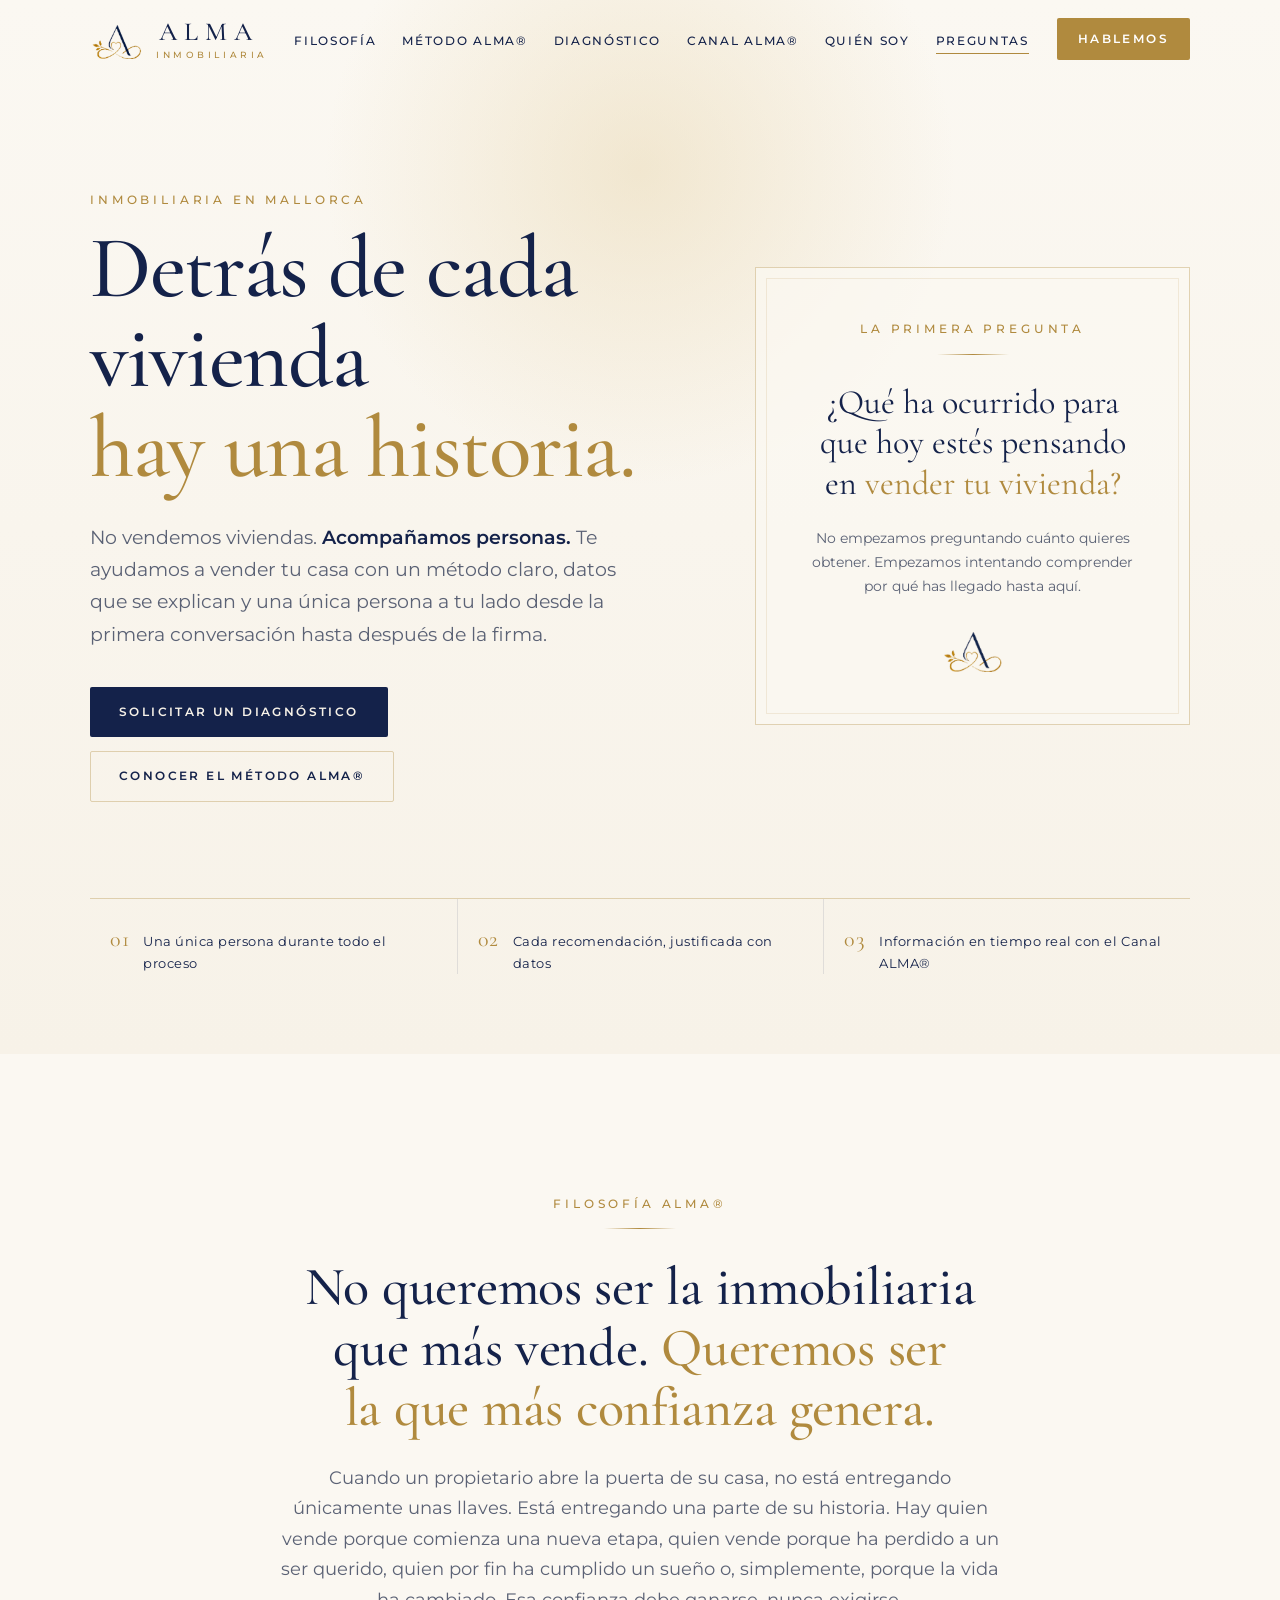
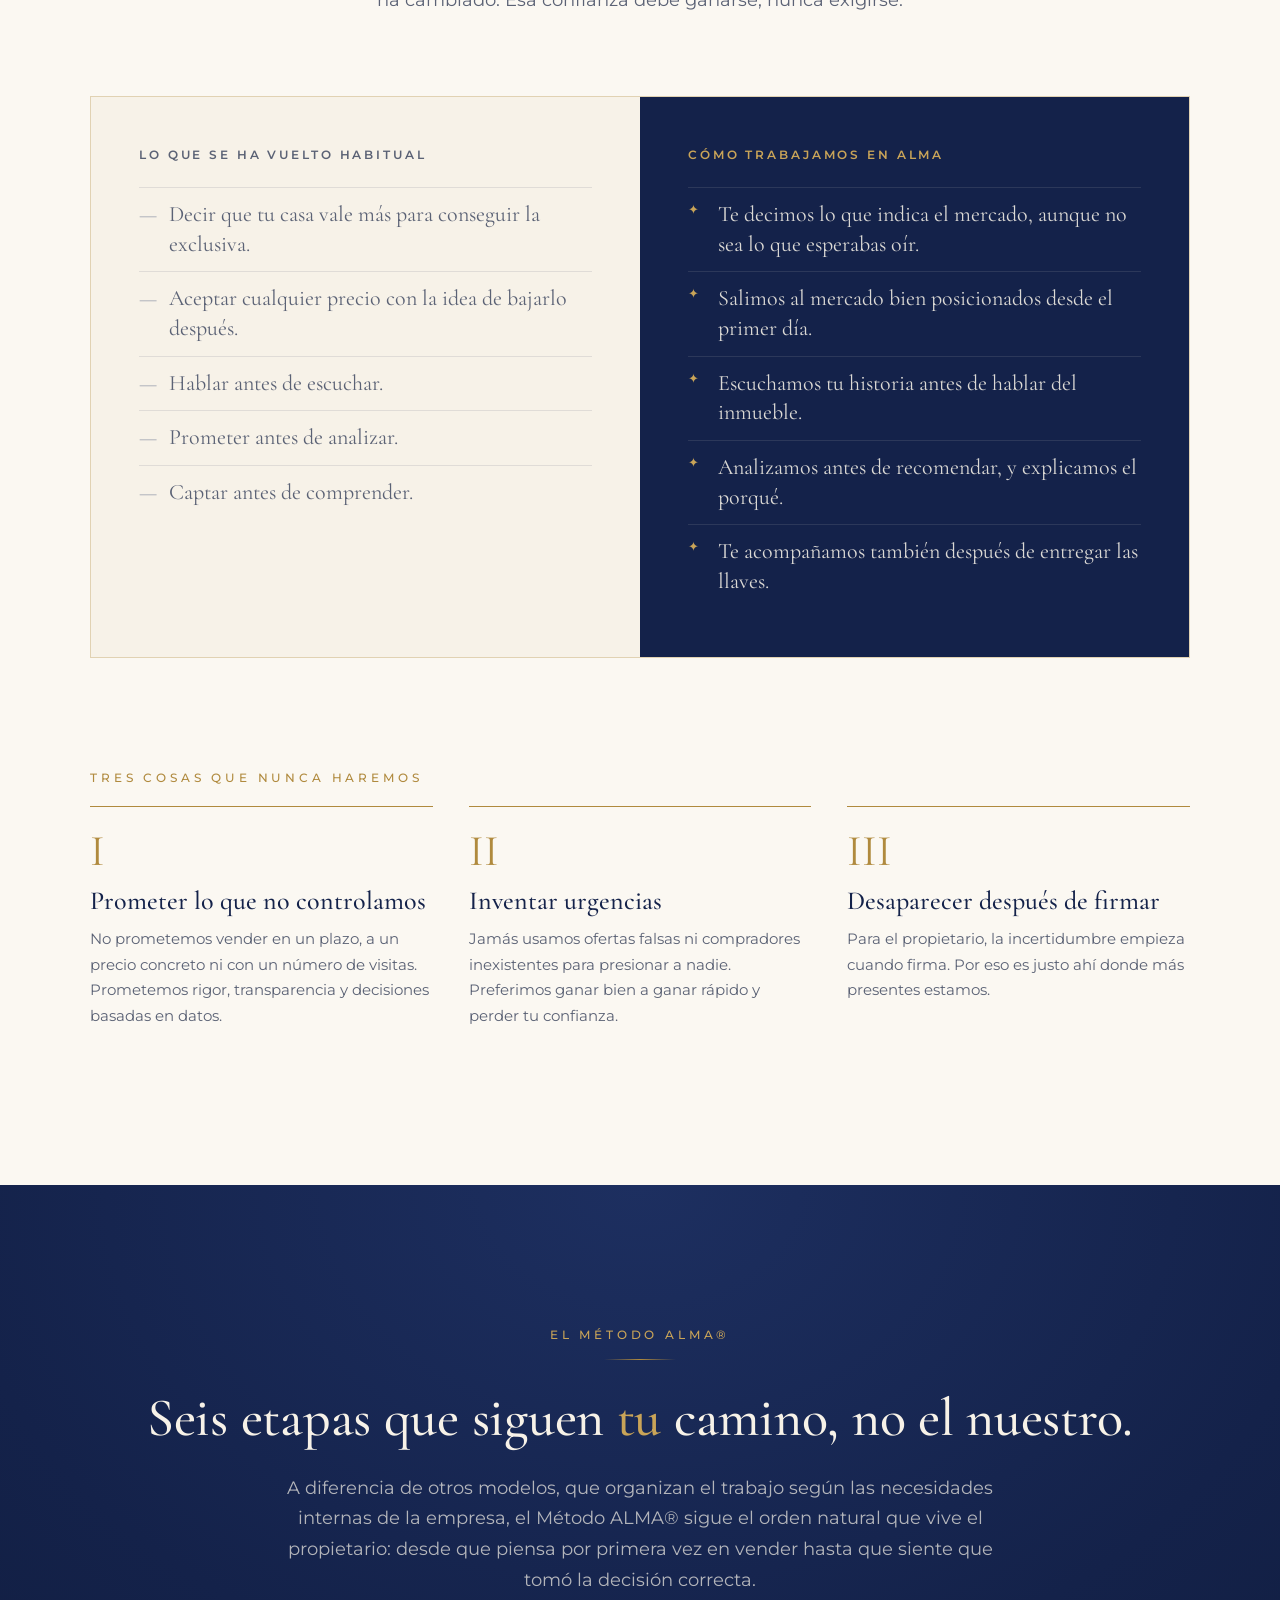
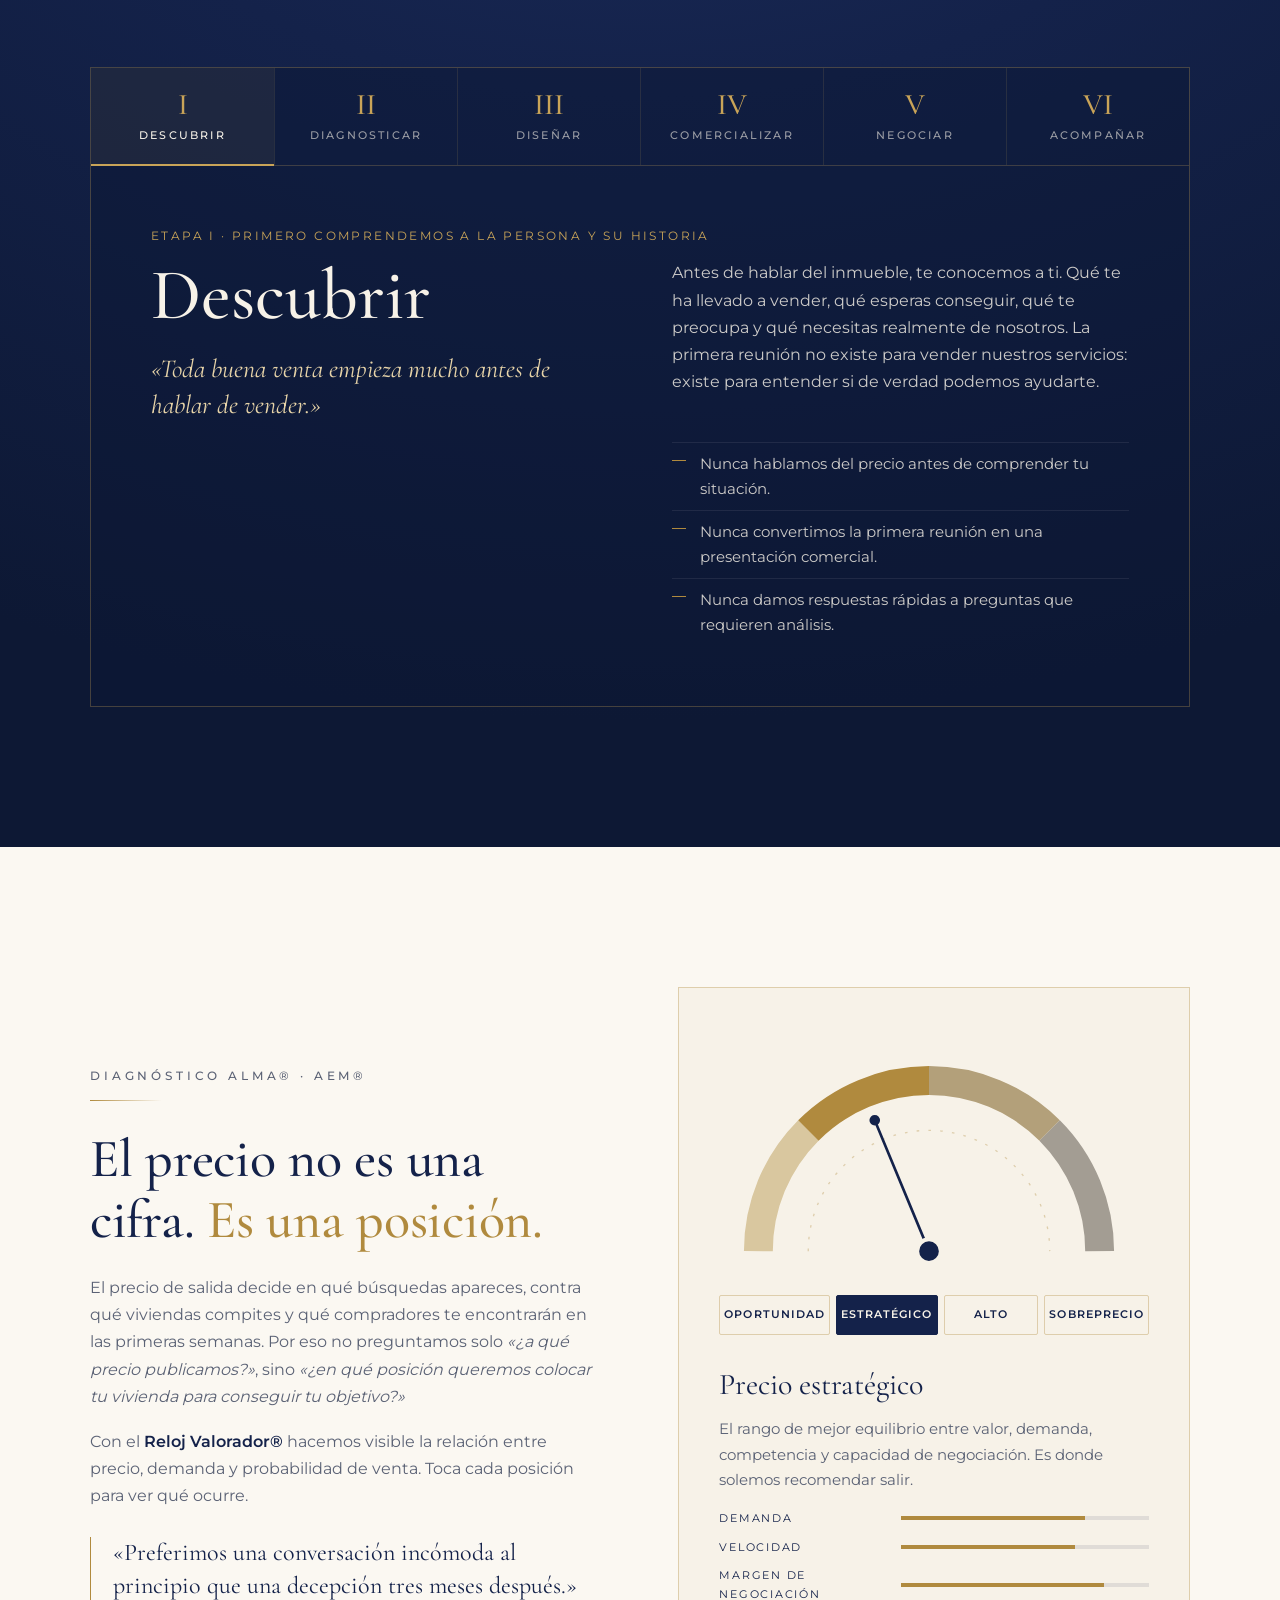
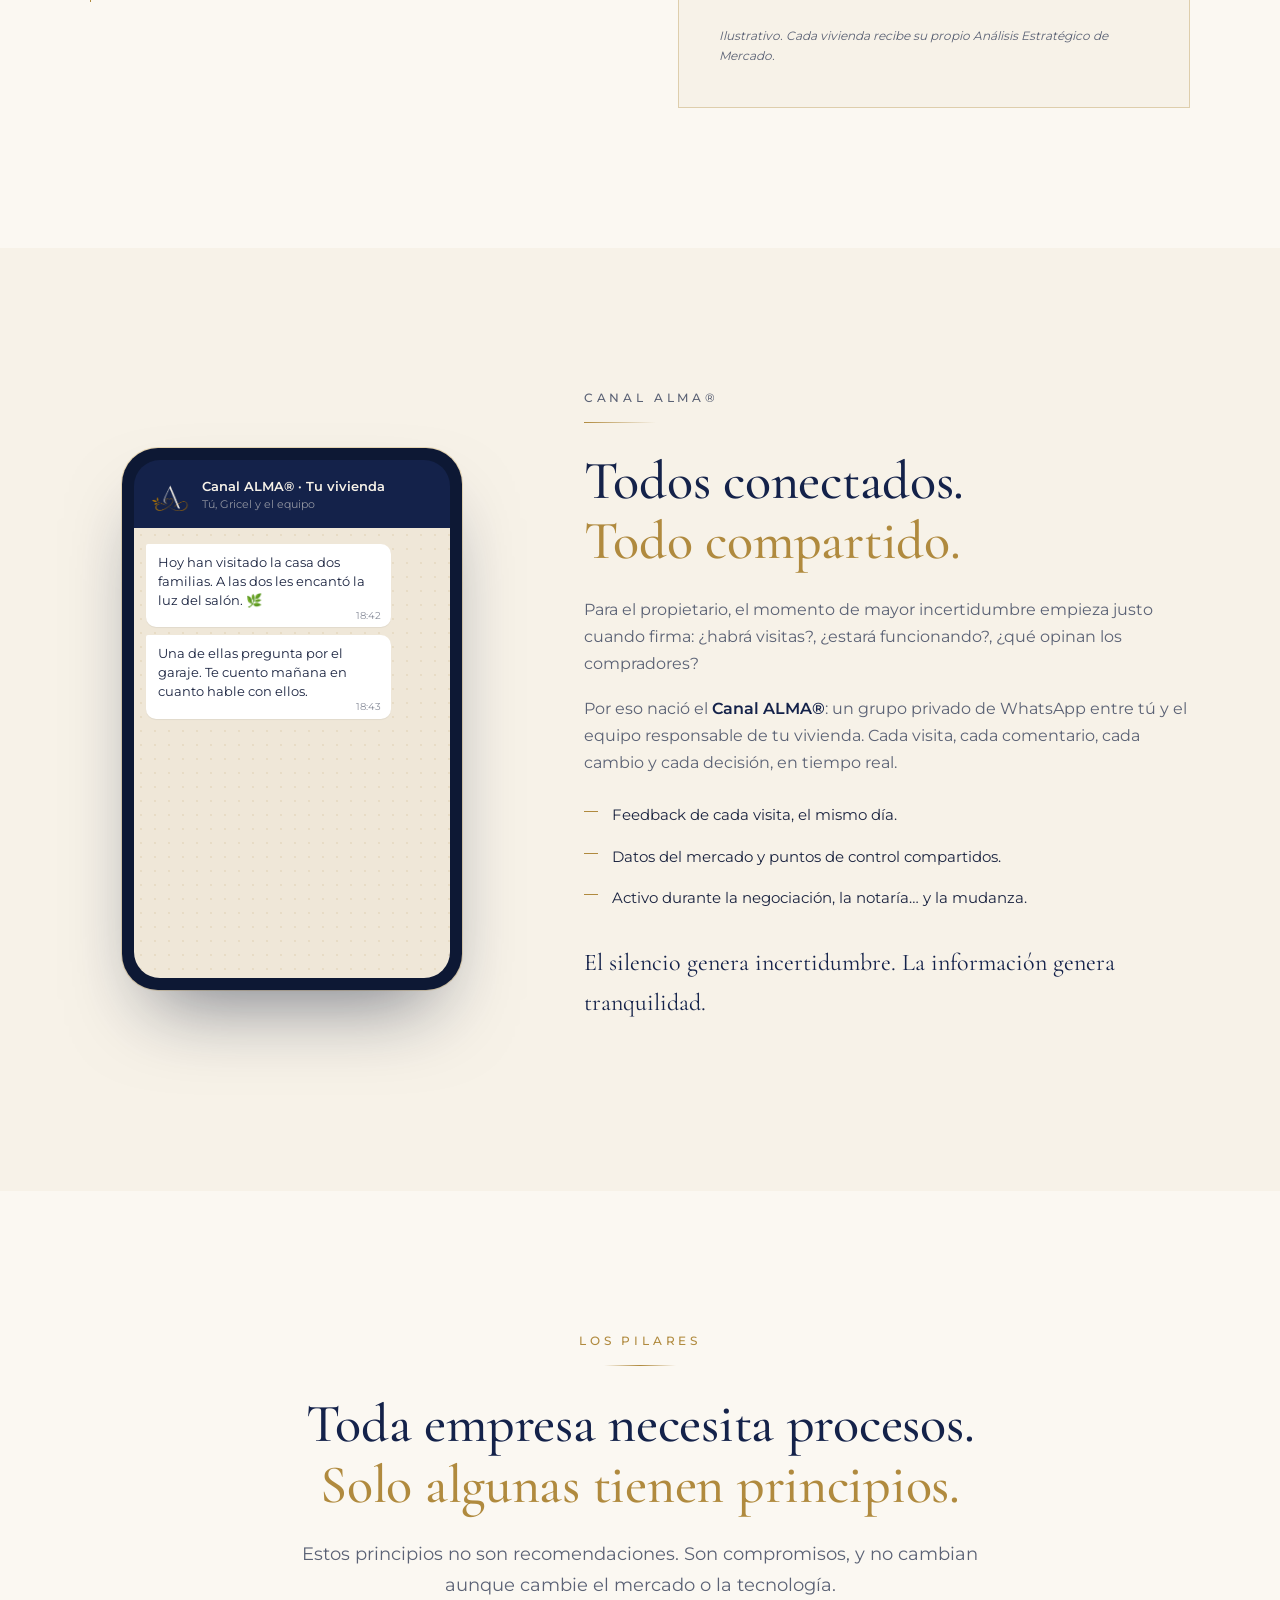
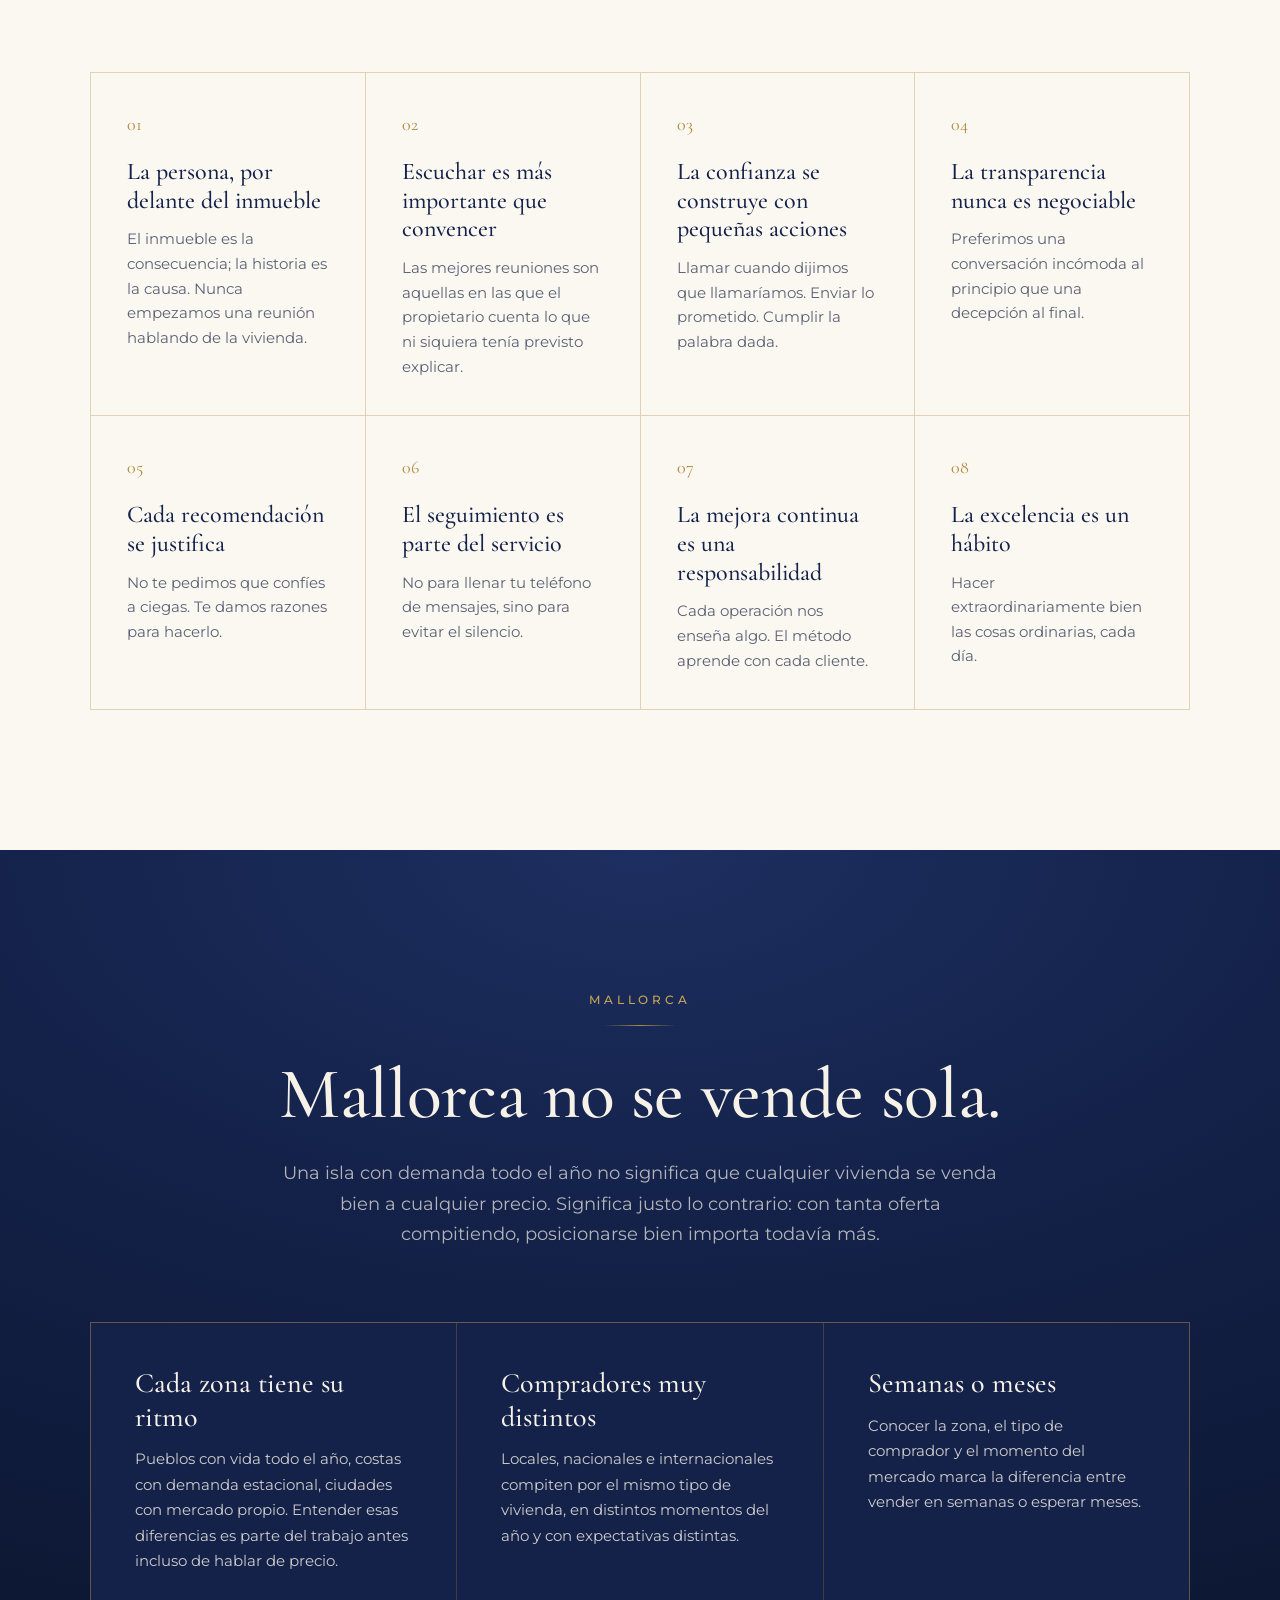
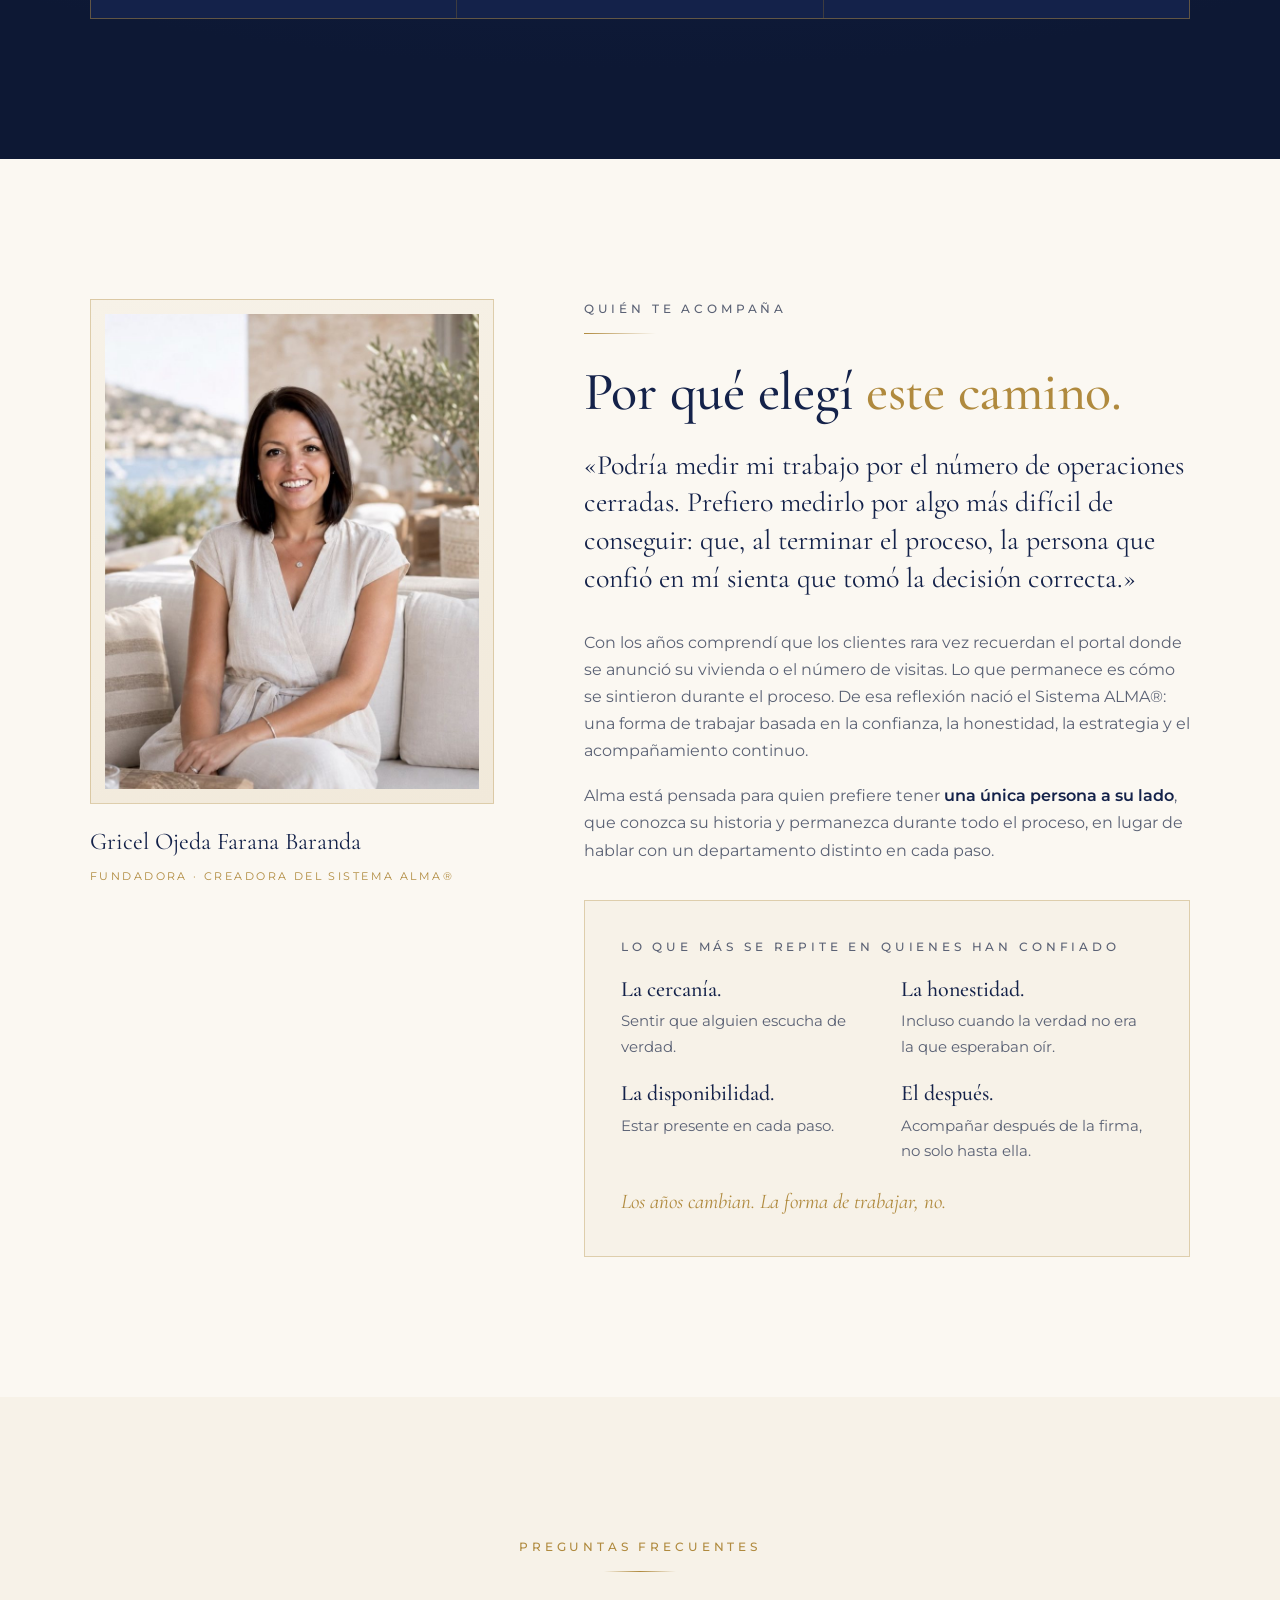
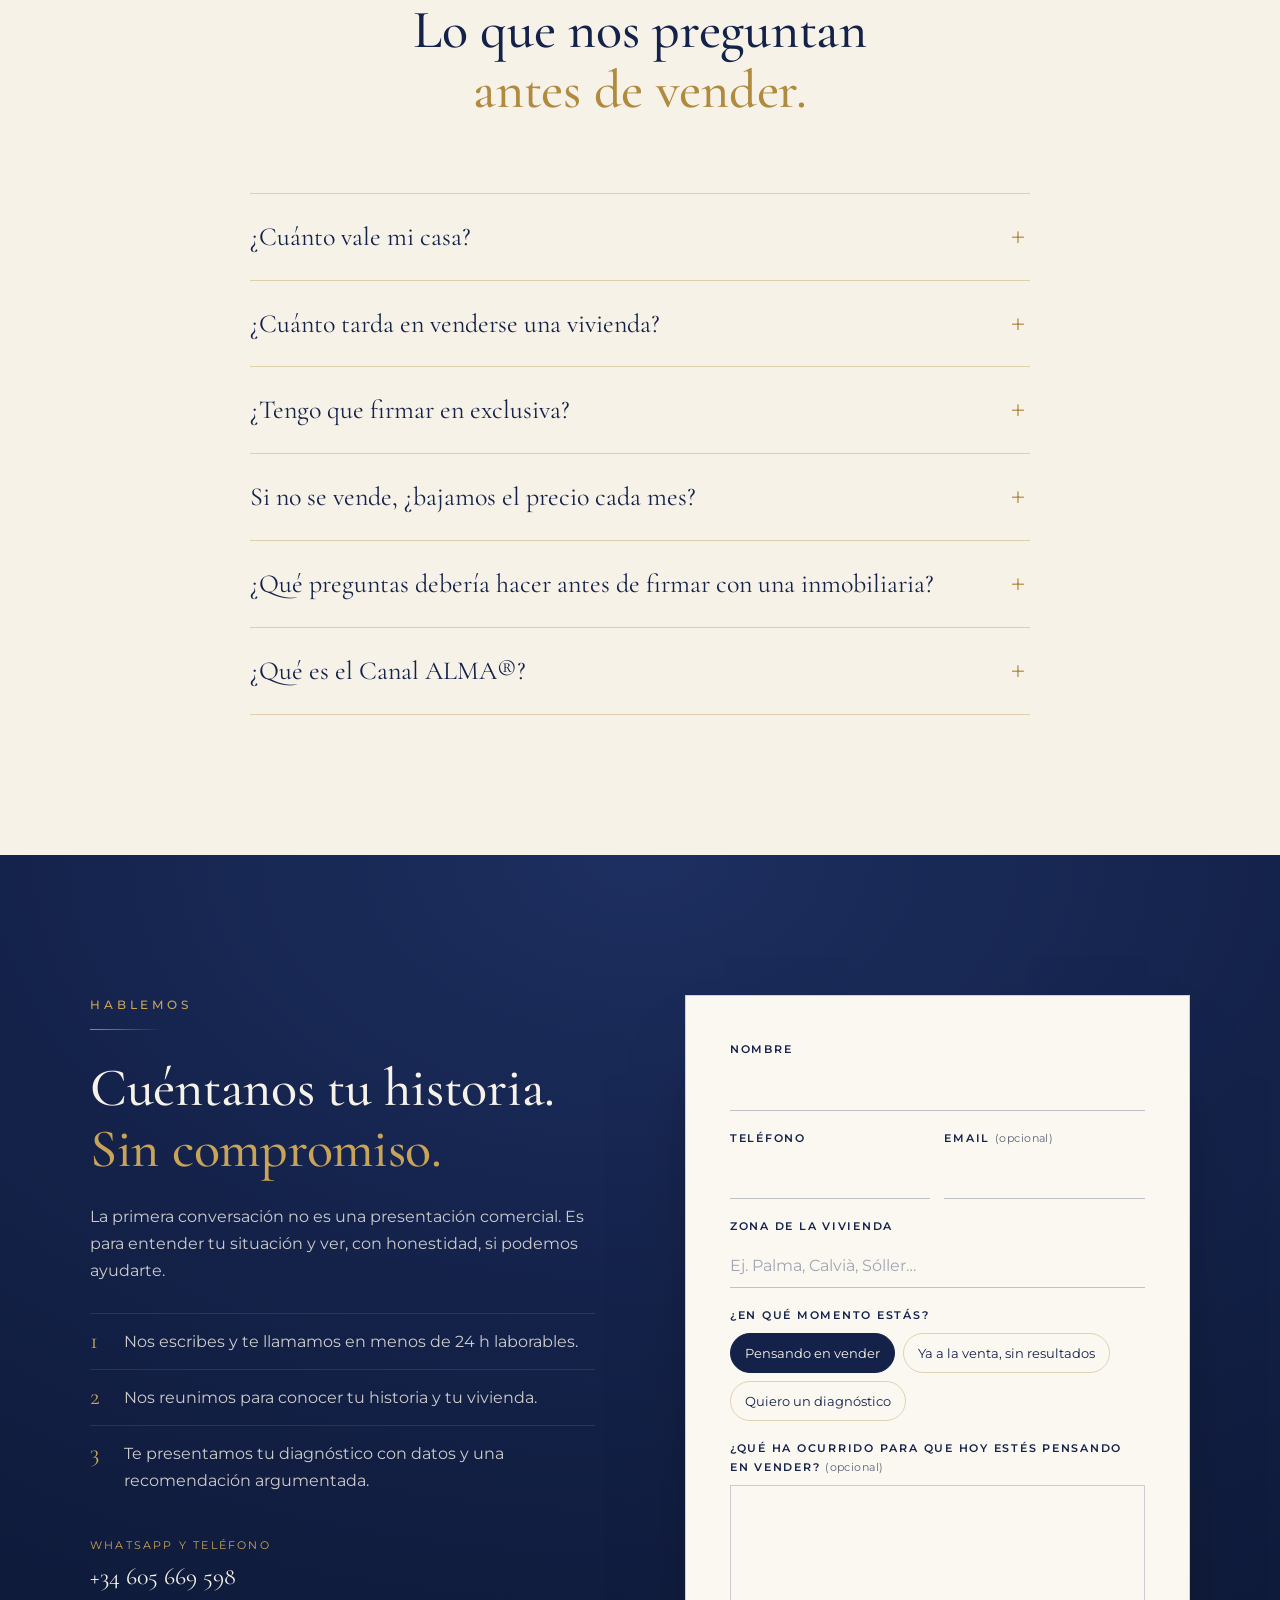
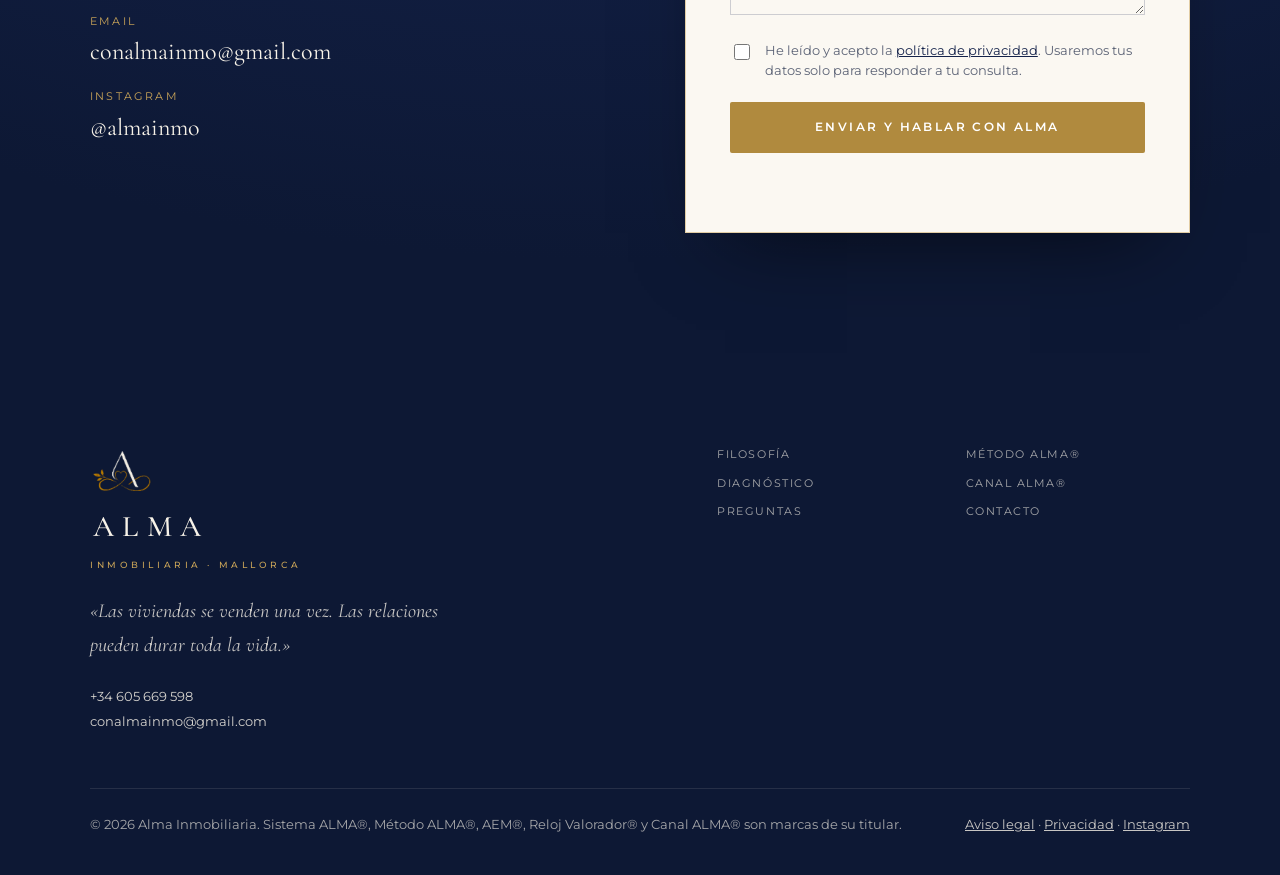
==== commit 14845c22: "Add Gricel's photo and contact details - Portrait in the "Quién soy" section (assets/img/gricel.jpg," ====
--- a/index.html
+++ b/index.html
@@ -27,6 +27,8 @@
     "slogan": "No vendemos viviendas. Acompañamos personas.",
     "areaServed": { "@type": "Place", "name": "Mallorca, Illes Balears" },
     "founder": { "@type": "Person", "name": "Gricel Ojeda Farana Baranda" },
+    "telephone": "+34 605 669 598",
+    "email": "conalmainmo@gmail.com",
     "sameAs": ["https://www.instagram.com/almainmo/"]
   }
   </script>
@@ -551,10 +553,20 @@
             <li><span>2</span> Nos reunimos para conocer tu historia y tu vivienda.</li>
             <li><span>3</span> Te presentamos tu diagnóstico con datos y una recomendación argumentada.</li>
           </ul>
-          <p class="contact-social reveal">
-            También en Instagram:
-            <a href="https://www.instagram.com/almainmo/" target="_blank" rel="noopener">@almainmo</a>
-          </p>
+          <ul class="contact-direct reveal" aria-label="Contacto directo">
+            <li>
+              <span class="contact-label">WhatsApp y teléfono</span>
+              <a href="https://wa.me/34605669598" target="_blank" rel="noopener">+34 605 669 598</a>
+            </li>
+            <li>
+              <span class="contact-label">Email</span>
+              <a href="mailto:conalmainmo@gmail.com">conalmainmo@gmail.com</a>
+            </li>
+            <li>
+              <span class="contact-label">Instagram</span>
+              <a href="https://www.instagram.com/almainmo/" target="_blank" rel="noopener">@almainmo</a>
+            </li>
+          </ul>
         </div>
 
         <form class="contact-form reveal" name="contacto" method="POST" data-netlify="true" netlify-honeypot="empresa" data-contact-form novalidate>
@@ -610,6 +622,10 @@
         <p class="brand-name">ALMA</p>
         <p class="brand-sub">Inmobiliaria · Mallorca</p>
         <p class="footer-quote">«Las viviendas se venden una vez. Las relaciones pueden durar toda la vida.»</p>
+        <p class="footer-contact">
+          <a href="https://wa.me/34605669598" target="_blank" rel="noopener">+34 605 669 598</a><br>
+          <a href="mailto:conalmainmo@gmail.com">conalmainmo@gmail.com</a>
+        </p>
       </div>
       <nav class="footer-nav" aria-label="Pie de página">
         <a href="#filosofia">Filosofía</a>
--- a/assets/css/styles.css
+++ b/assets/css/styles.css
@@ -611,3 +611,13 @@
 /* Ajustes finos */
 .island-card h3, .pillar h3, .never-list h3 { line-height: 1.2; }
 .field label.chip { display: inline-block; margin: 0; font-size: inherit; font-weight: 400; letter-spacing: normal; text-transform: none; }
+
+/* Contacto directo */
+.contact-direct { list-style: none; display: grid; gap: 14px; margin-top: 8px; }
+.contact-direct li { display: grid; gap: 2px; }
+.contact-label { font-size: 11px; letter-spacing: 0.2em; text-transform: uppercase; color: var(--gold-2); }
+.contact-direct a { font-family: var(--serif); font-size: 24px; color: var(--cream); text-decoration: none; user-select: all; }
+.contact-direct a:hover { color: var(--gold-soft); }
+.footer-contact { margin-top: 18px; line-height: 1.9; }
+.footer-contact a { color: rgba(247, 242, 232, 0.85); text-decoration: none; }
+.footer-contact a:hover { color: var(--gold-2); }
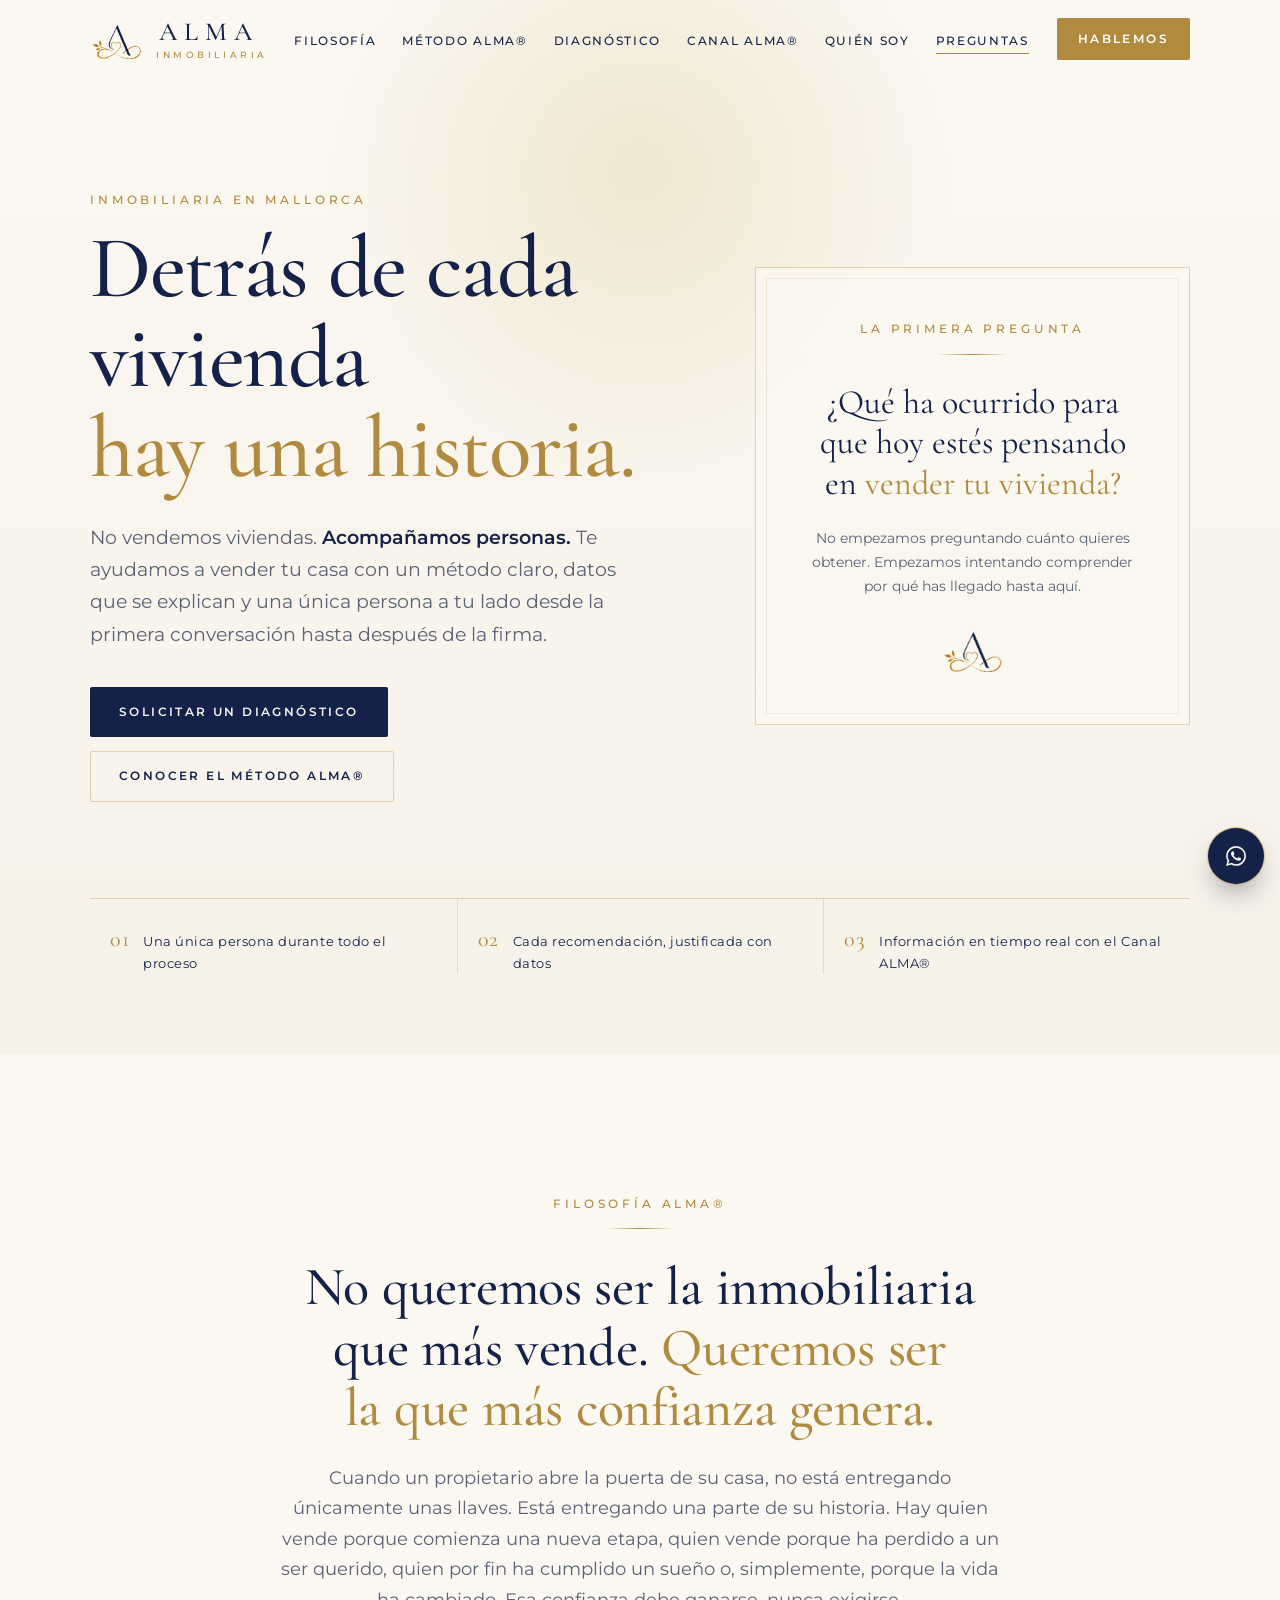
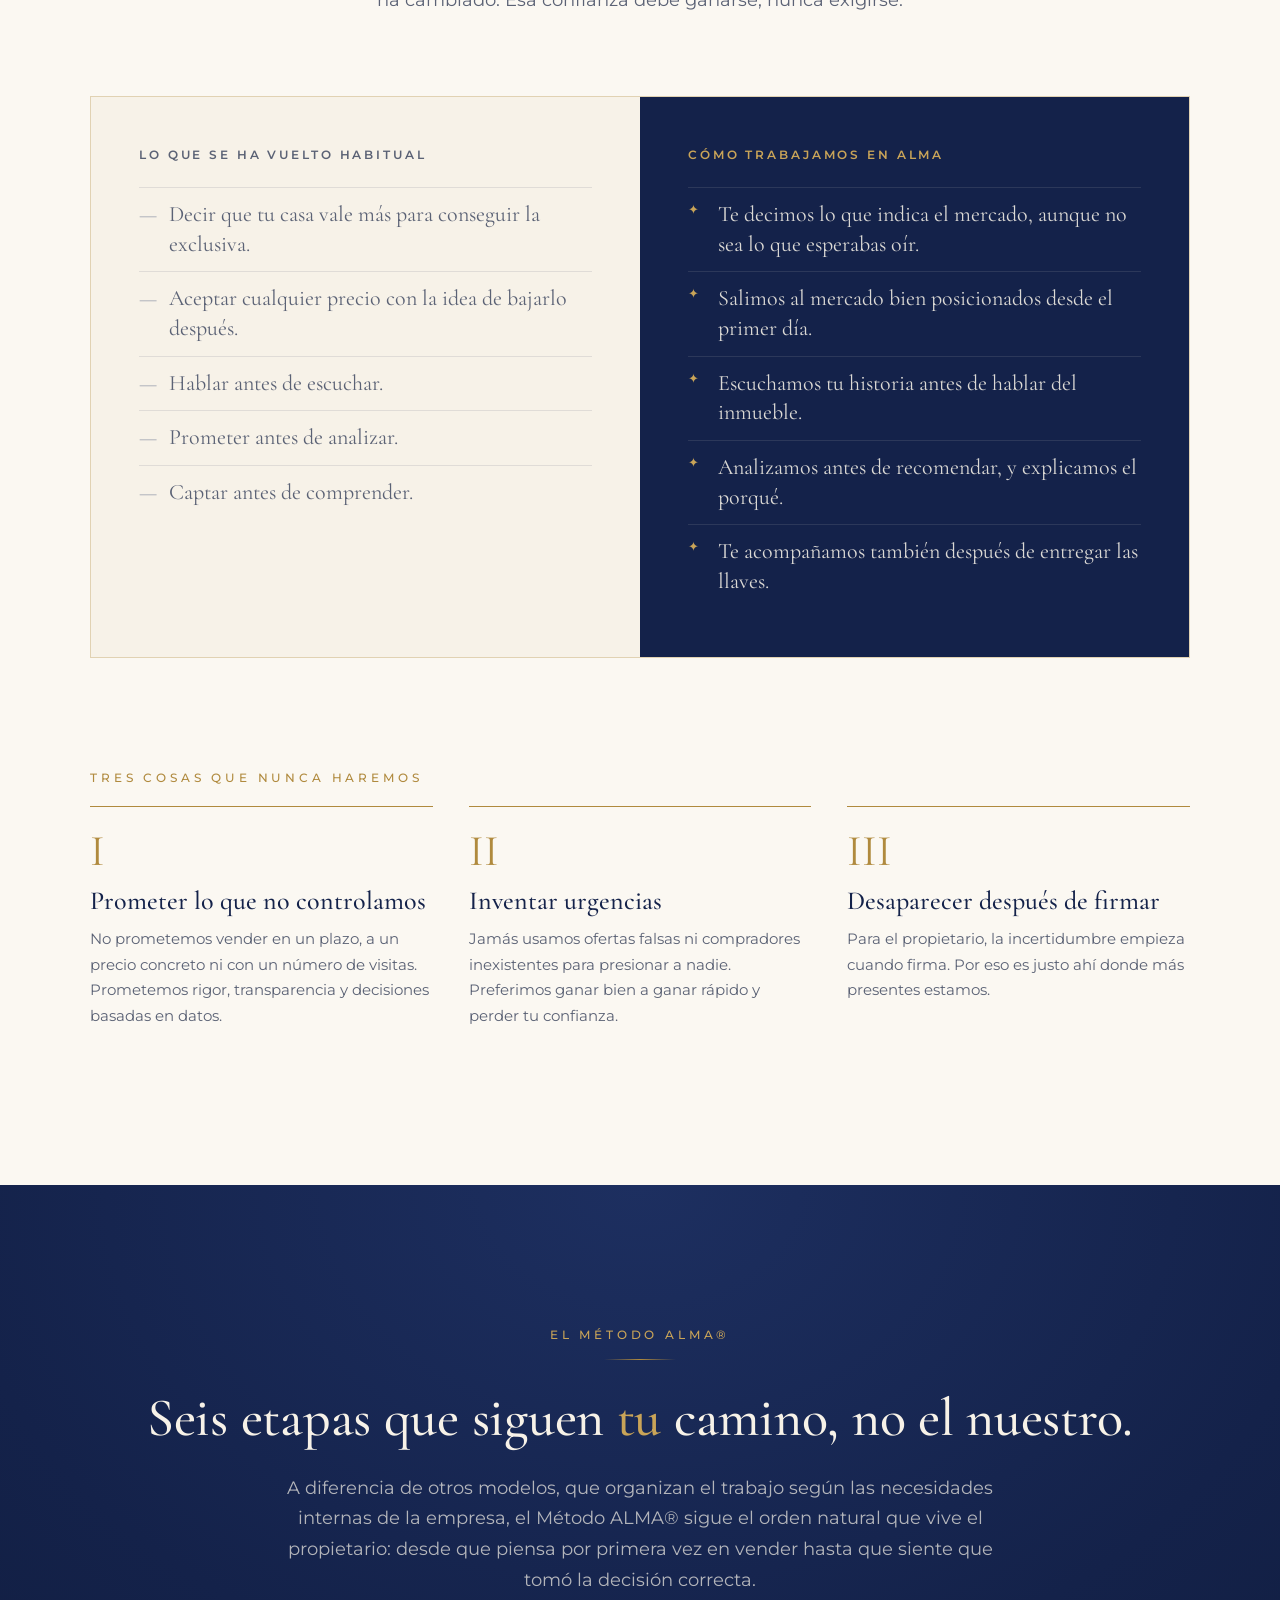
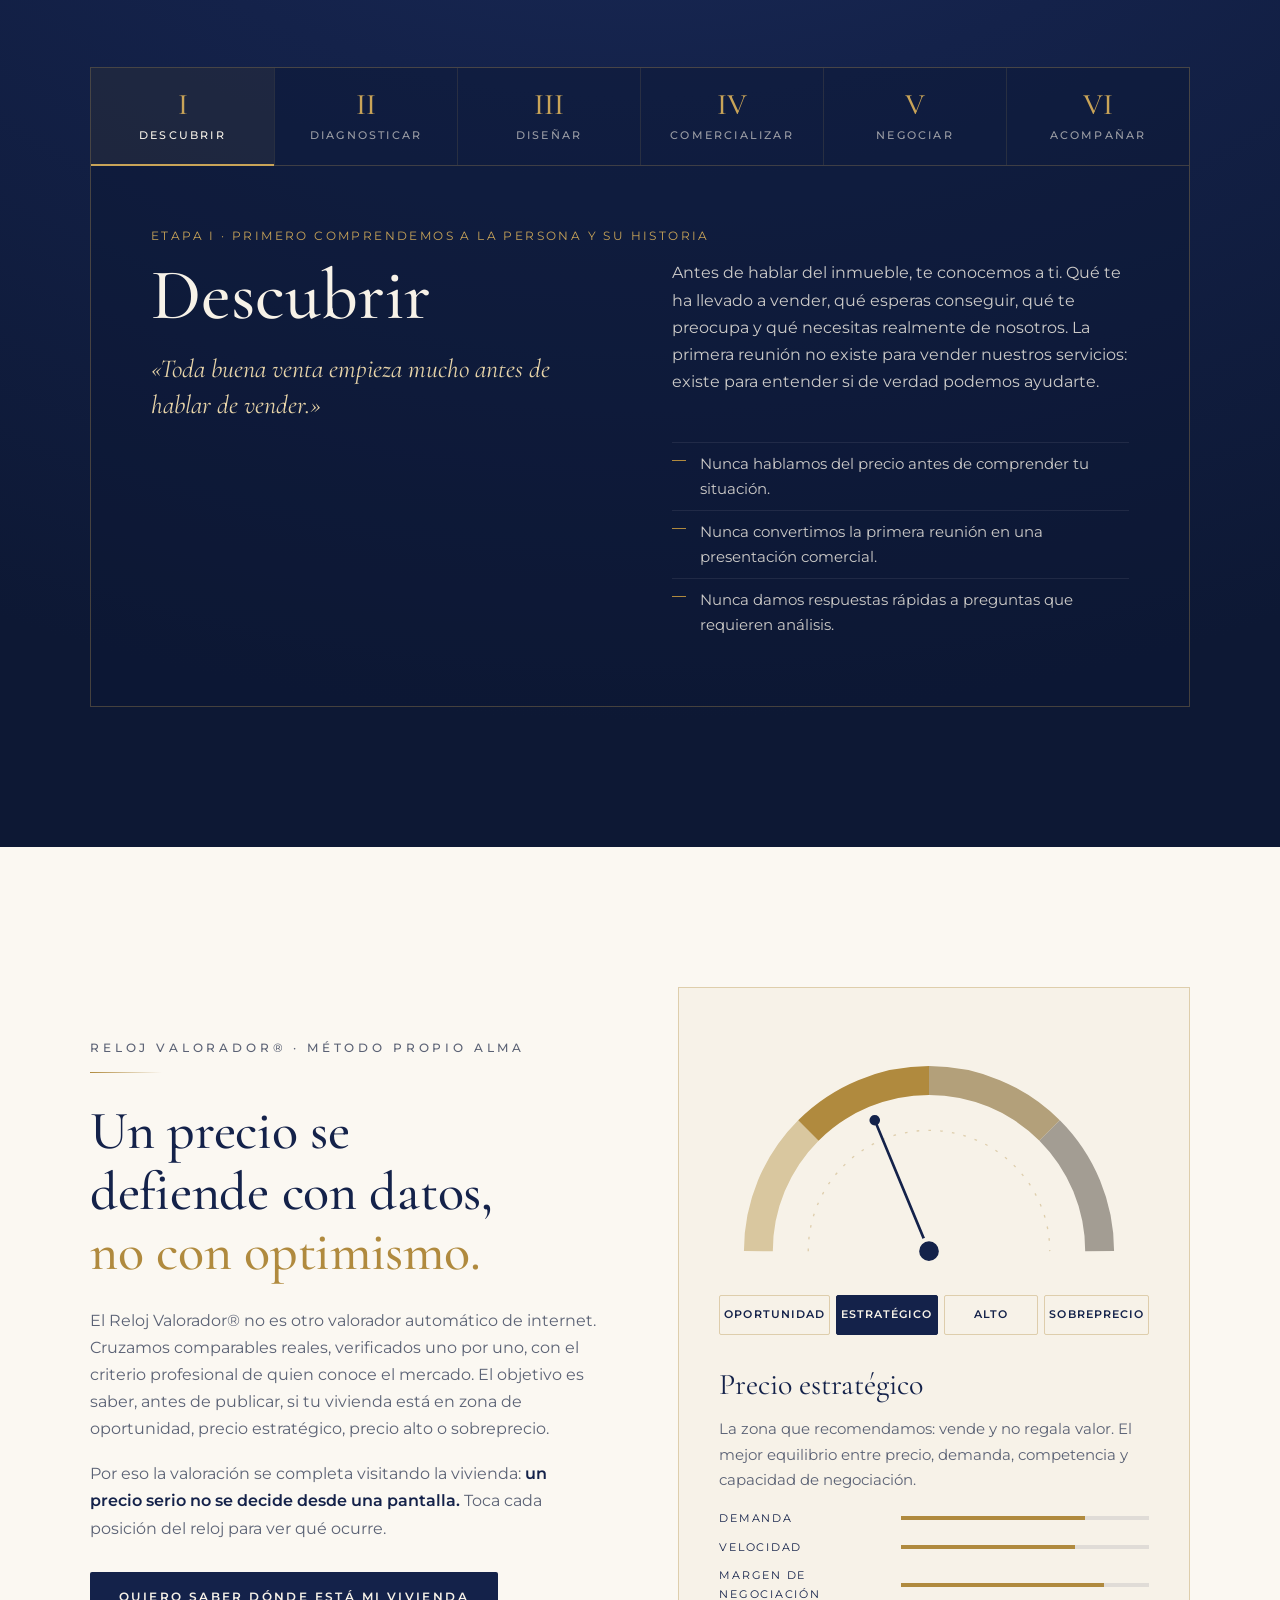
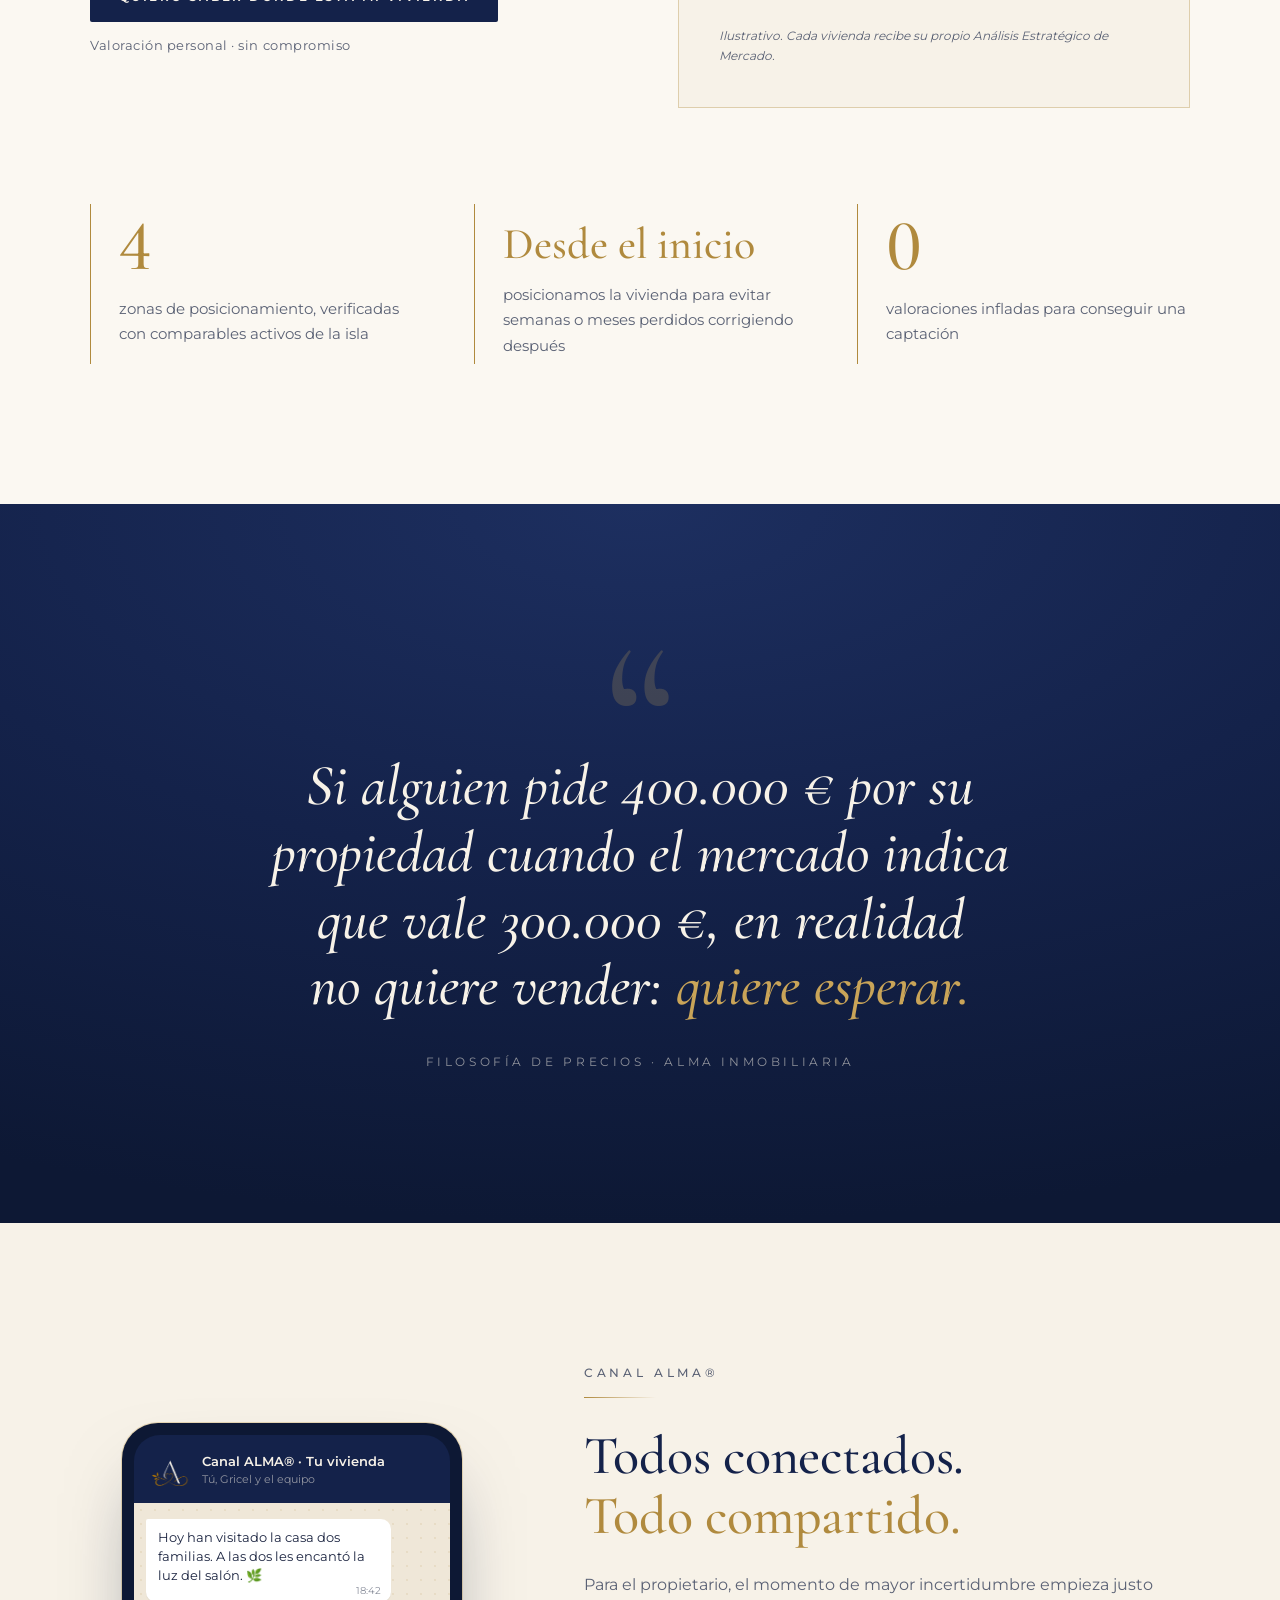
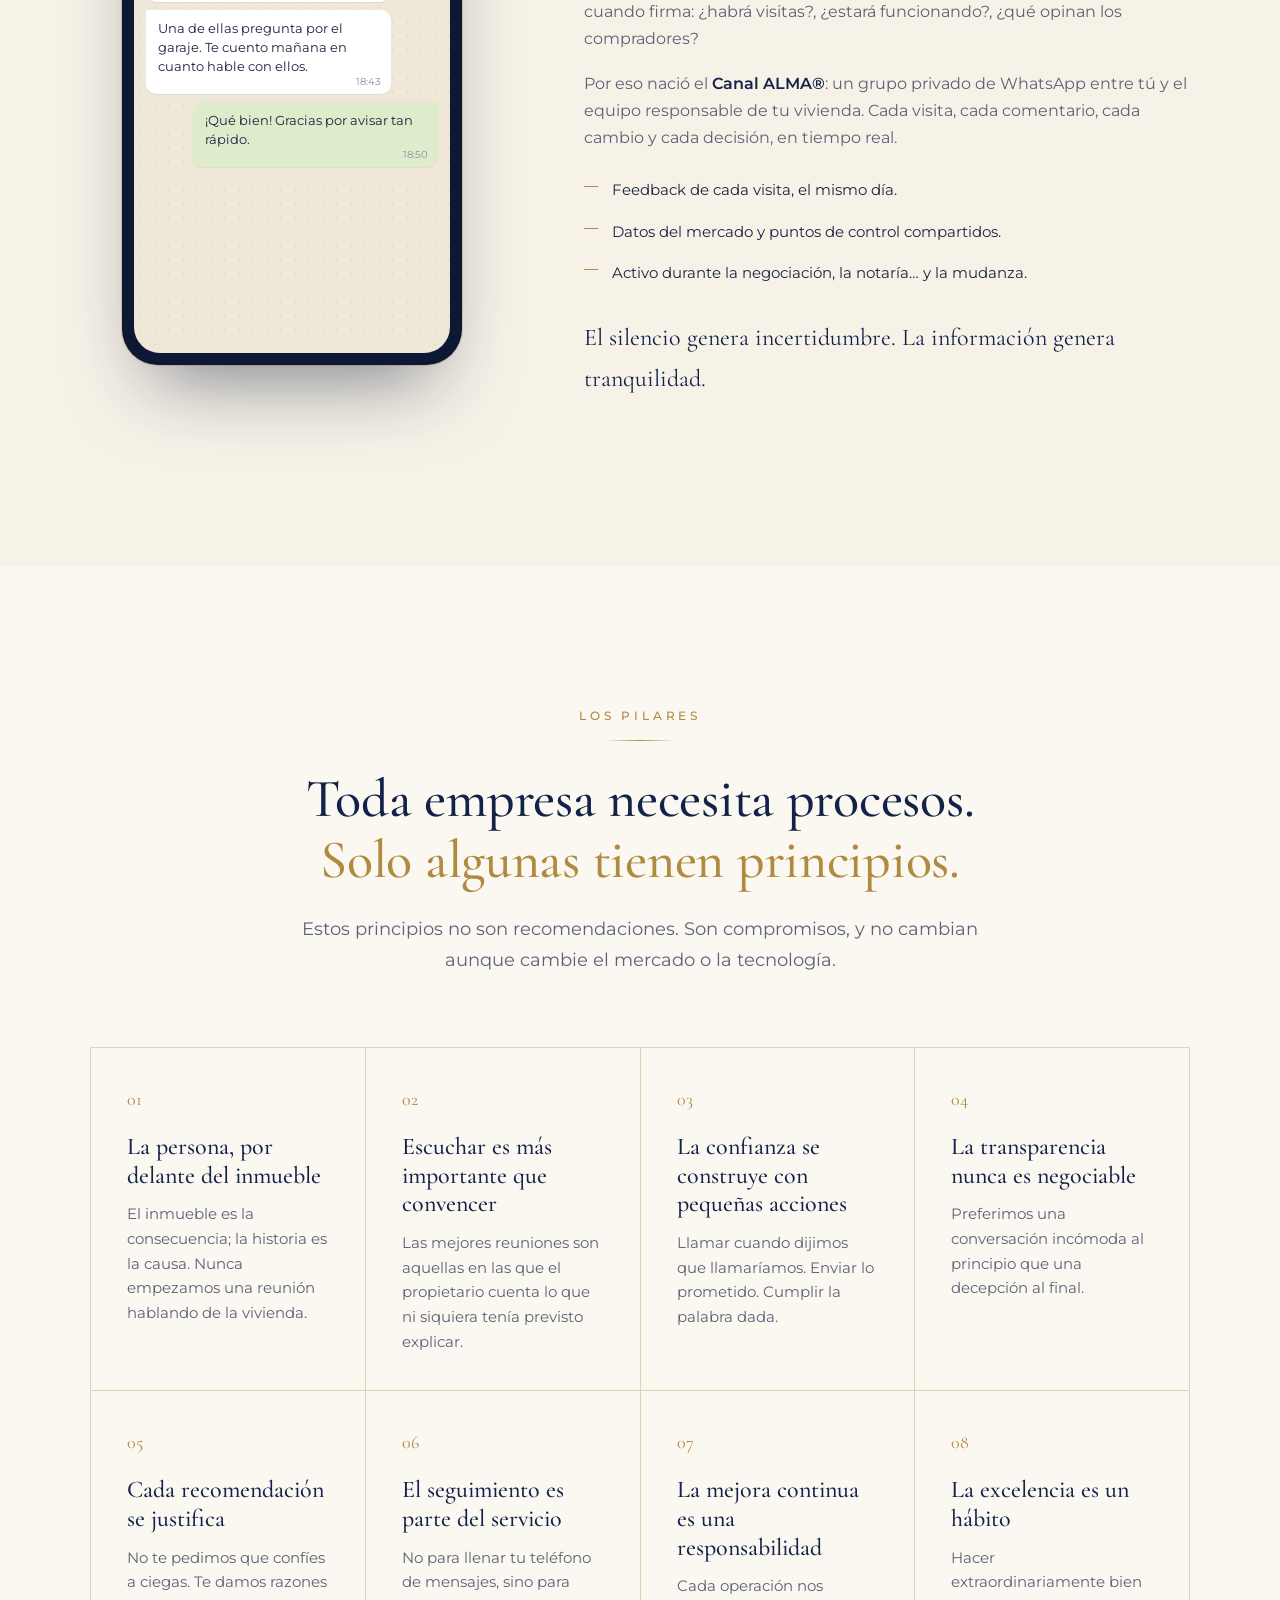
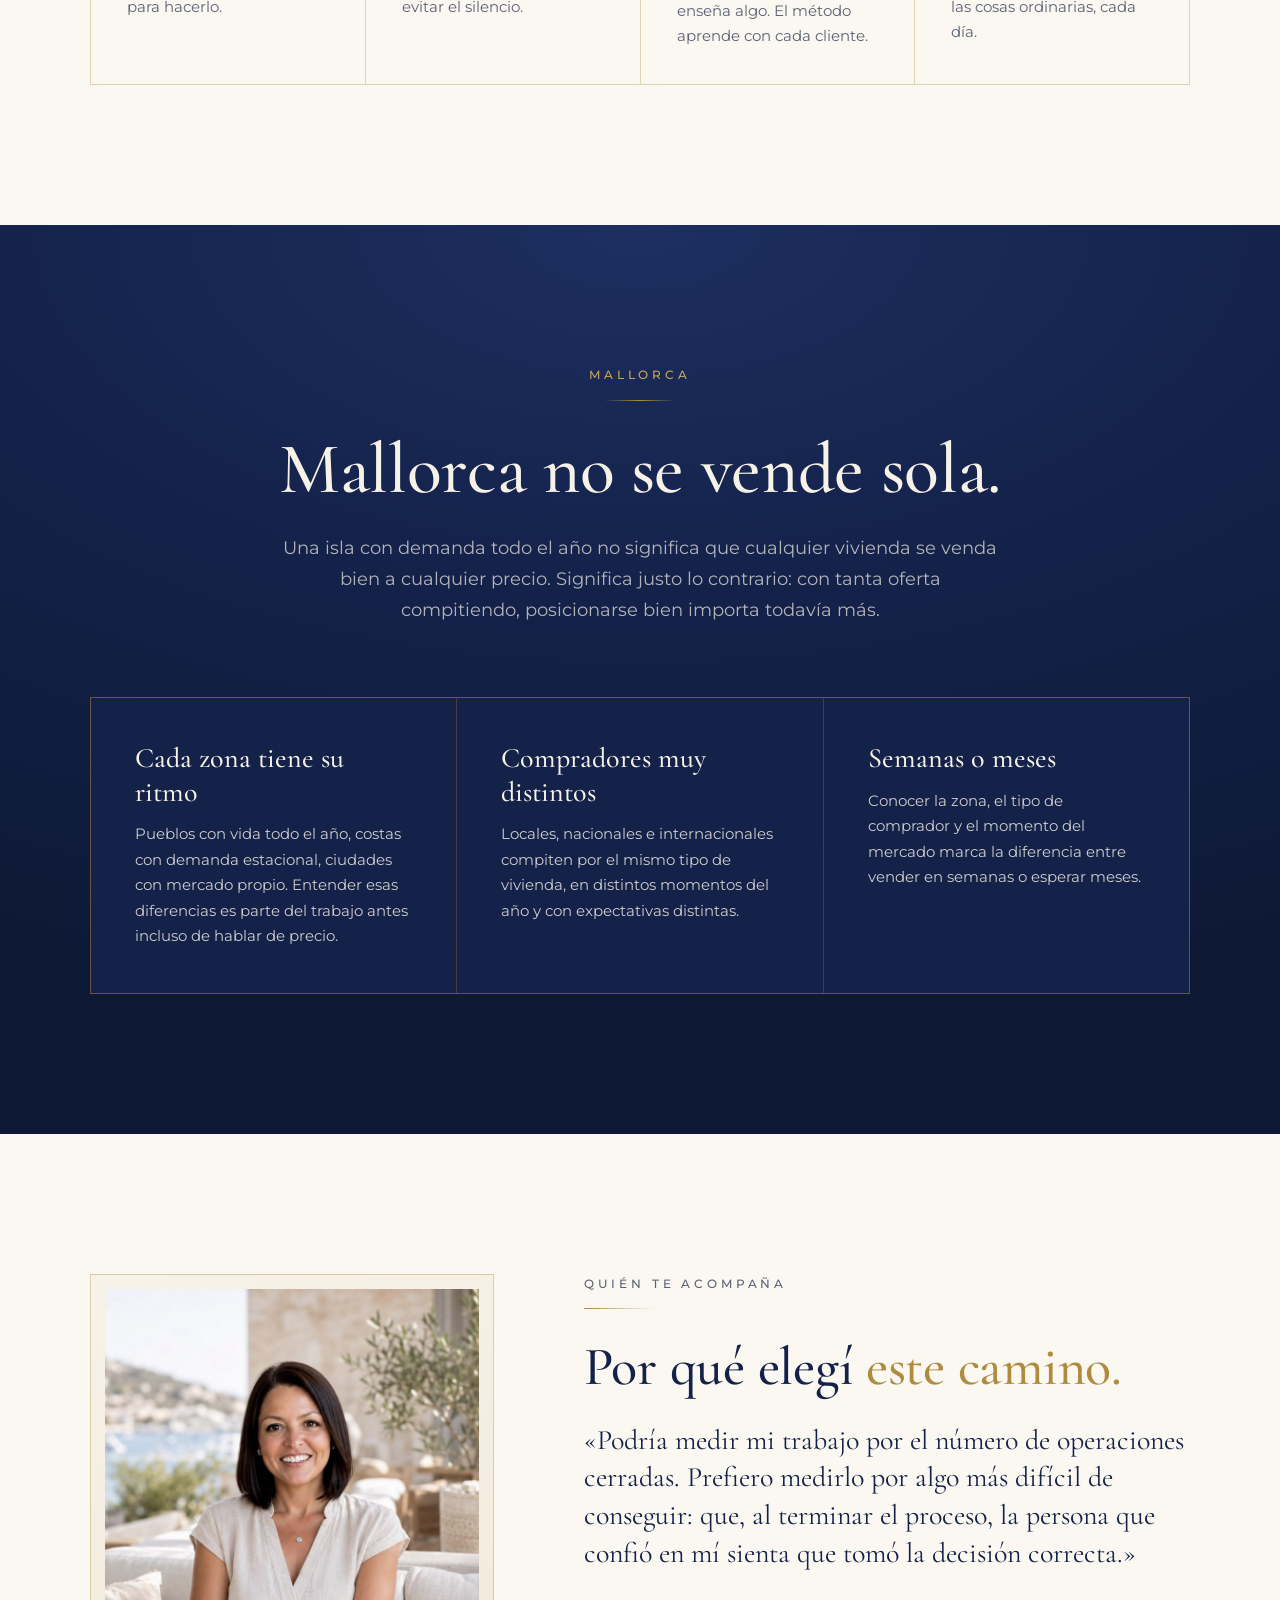
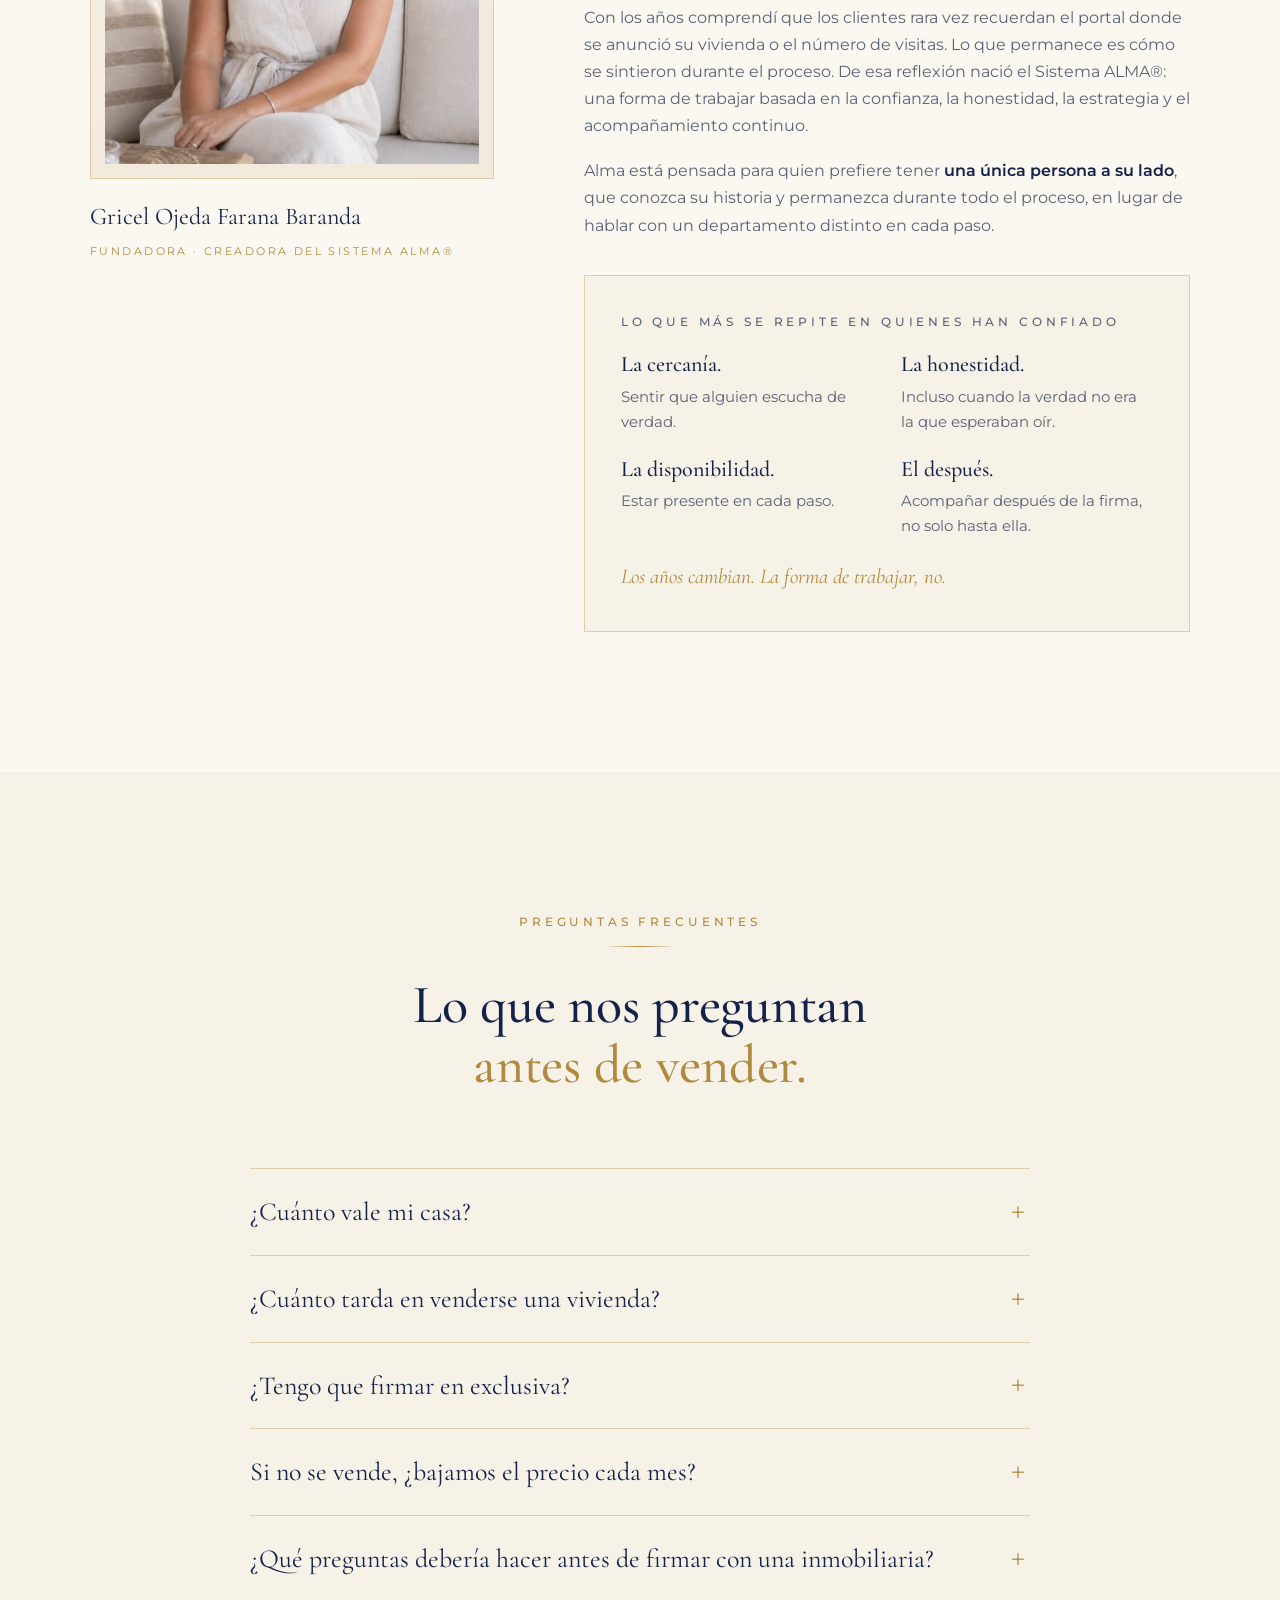
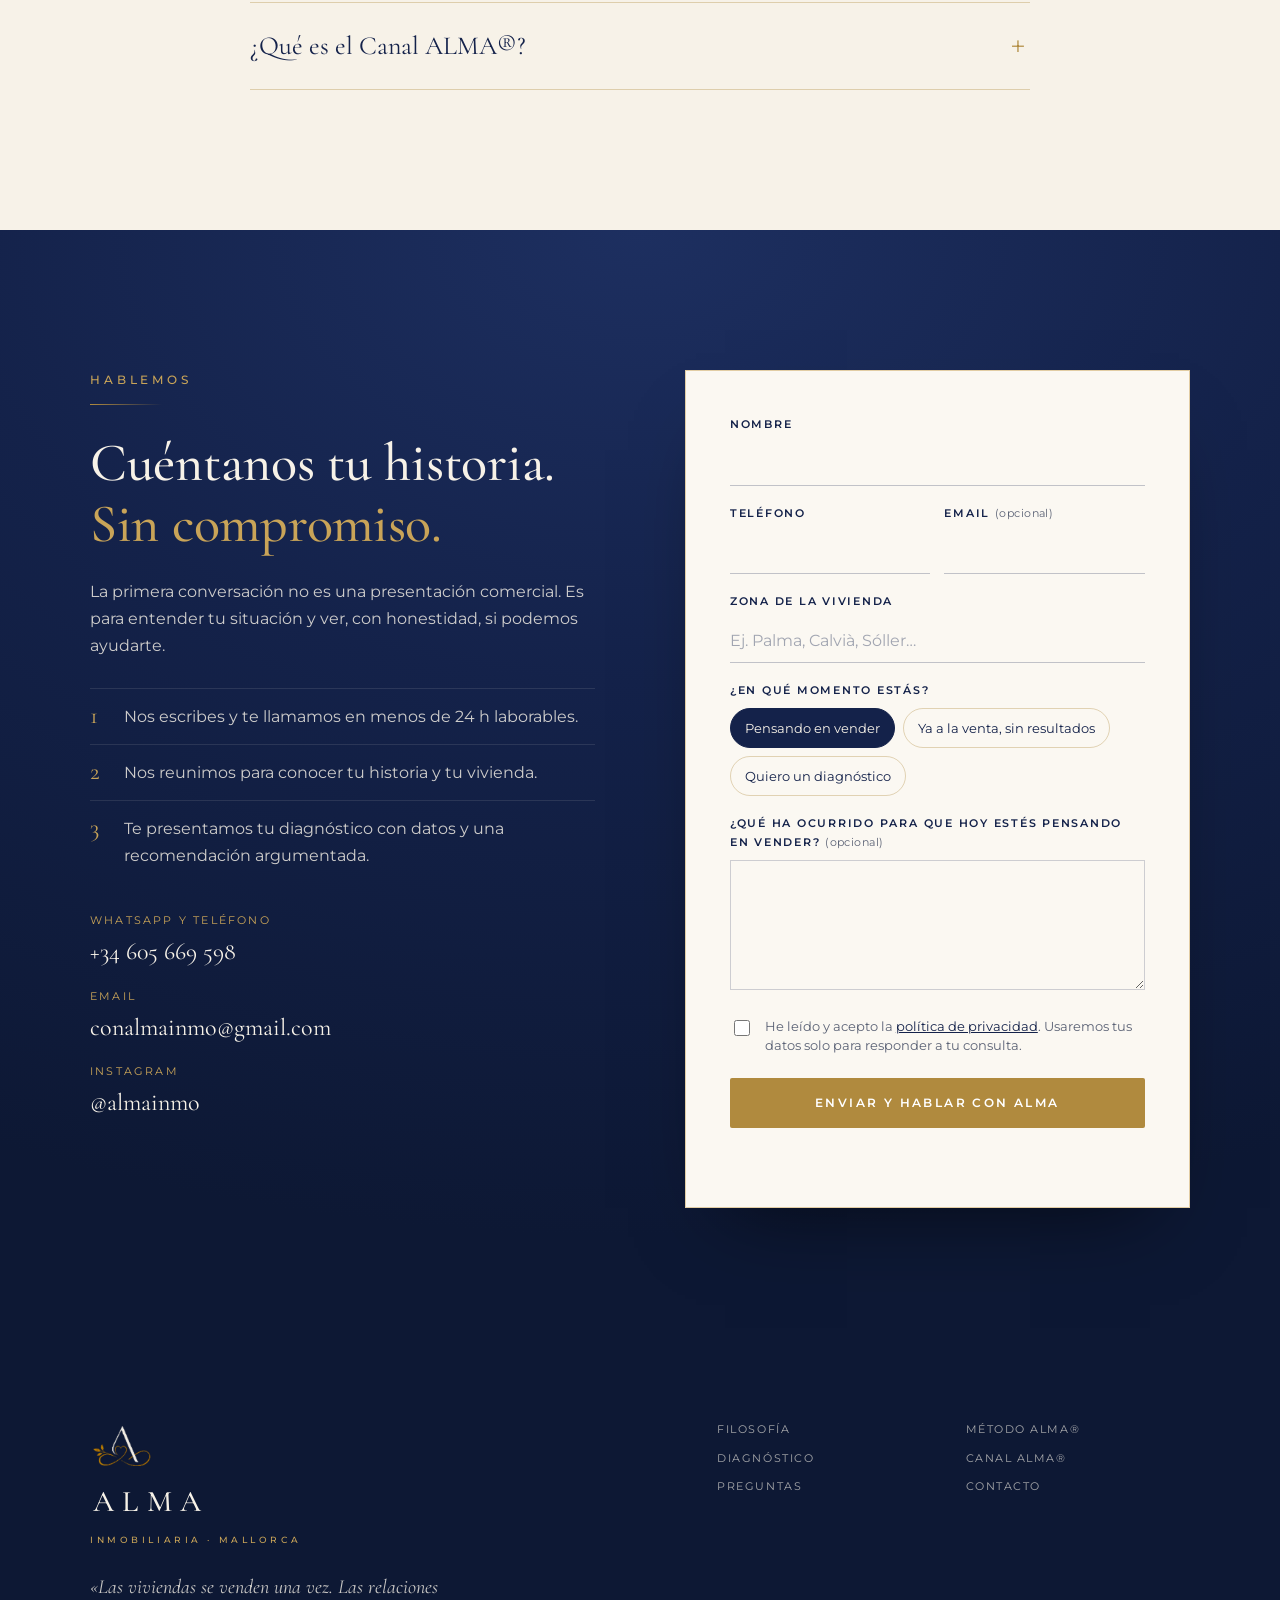
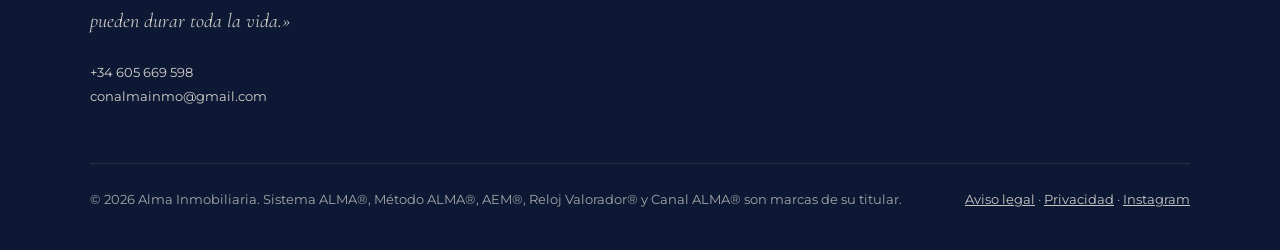
==== commit b567b624: "Add pricing messages, WhatsApp button and safer form fallback - Diagnosis section rewritten around "" ====
--- a/index.html
+++ b/index.html
@@ -282,21 +282,22 @@
     <section class="section section-paper" id="diagnostico">
       <div class="container diag-grid">
         <div class="diag-copy">
-          <p class="eyebrow reveal">Diagnóstico ALMA® · AEM®</p>
+          <p class="eyebrow reveal">Reloj Valorador® · Método propio ALMA</p>
           <span class="rule rule-left" aria-hidden="true"></span>
-          <h2 class="section-title reveal">El precio no es una cifra. <em>Es una posición.</em></h2>
+          <h2 class="section-title reveal">Un precio se defiende con datos, <em>no con optimismo.</em></h2>
           <p class="reveal">
-            El precio de salida decide en qué búsquedas apareces, contra qué viviendas compites y qué compradores
-            te encontrarán en las primeras semanas. Por eso no preguntamos solo <em>«¿a qué precio publicamos?»</em>,
-            sino <em>«¿en qué posición queremos colocar tu vivienda para conseguir tu objetivo?»</em>
+            El Reloj Valorador® no es otro valorador automático de internet. Cruzamos comparables reales, verificados
+            uno por uno, con el criterio profesional de quien conoce el mercado. El objetivo es saber, antes de publicar,
+            si tu vivienda está en zona de oportunidad, precio estratégico, precio alto o sobreprecio.
           </p>
           <p class="reveal">
-            Con el <strong>Reloj Valorador®</strong> hacemos visible la relación entre precio, demanda y probabilidad de venta.
-            Toca cada posición para ver qué ocurre.
-          </p>
-          <p class="diag-quote reveal">
-            «Preferimos una conversación incómoda al principio que una decepción tres meses después.»
-          </p>
+            Por eso la valoración se completa visitando la vivienda: <strong>un precio serio no se decide desde una pantalla.</strong>
+            Toca cada posición del reloj para ver qué ocurre.
+          </p>
+          <div class="diag-cta reveal">
+            <a class="btn btn-navy" href="#contacto" data-momento="Quiero una valoración">Quiero saber dónde está mi vivienda</a>
+            <p class="diag-cta-note">Valoración personal · sin compromiso</p>
+          </div>
         </div>
 
         <div class="dial-card reveal" data-dial>
@@ -327,7 +328,7 @@
 
           <div class="dial-info" aria-live="polite">
             <p class="dial-label" data-dial-label>Precio estratégico</p>
-            <p class="dial-text" data-dial-text>El rango de mejor equilibrio entre valor, demanda, competencia y capacidad de negociación. Es donde solemos recomendar salir.</p>
+            <p class="dial-text" data-dial-text>La zona que recomendamos: vende y no regala valor. El mejor equilibrio entre precio, demanda, competencia y capacidad de negociación.</p>
             <dl class="dial-meters">
               <div><dt>Demanda</dt><dd><span class="meter"><span data-meter="demand"></span></span></dd></div>
               <div><dt>Velocidad</dt><dd><span class="meter"><span data-meter="speed"></span></span></dd></div>
@@ -336,6 +337,25 @@
           </div>
           <p class="dial-foot">Ilustrativo. Cada vivienda recibe su propio Análisis Estratégico de Mercado.</p>
         </div>
+      </div>
+      <div class="container">
+        <ul class="proof reveal" aria-label="Nuestro compromiso con el precio">
+          <li><span class="proof-big">4</span><p>zonas de posicionamiento, verificadas con comparables activos de la isla</p></li>
+          <li><span class="proof-big proof-words">Desde el inicio</span><p>posicionamos la vivienda para evitar semanas o meses perdidos corrigiendo después</p></li>
+          <li><span class="proof-big">0</span><p>valoraciones infladas para conseguir una captación</p></li>
+        </ul>
+      </div>
+    </section>
+
+    <!-- ============ CITA PRECIO ============ -->
+    <section class="quote-band" aria-label="Filosofía de precios">
+      <div class="container narrow center">
+        <span class="quote-mark" aria-hidden="true">“</span>
+        <blockquote class="quote-text reveal">
+          Si alguien pide 400.000&nbsp;€ por su propiedad cuando el mercado indica que vale 300.000&nbsp;€,
+          en realidad no quiere vender: <em>quiere esperar.</em>
+        </blockquote>
+        <p class="quote-source reveal">Filosofía de precios · Alma Inmobiliaria</p>
       </div>
     </section>
 
@@ -642,6 +662,10 @@
     </div>
   </footer>
 
+  <a class="wa-fab" href="https://wa.me/34605669598" target="_blank" rel="noopener" aria-label="Escríbenos por WhatsApp">
+    <svg viewBox="0 0 24 24" width="24" height="24" aria-hidden="true"><path fill="currentColor" d="M12.04 2C6.58 2 2.13 6.45 2.13 11.91c0 1.75.46 3.45 1.32 4.95L2.05 22l5.25-1.38a9.87 9.87 0 0 0 4.74 1.21h.01c5.46 0 9.91-4.45 9.91-9.91 0-2.65-1.03-5.14-2.9-7.01A9.82 9.82 0 0 0 12.04 2Zm0 18.15h-.01a8.2 8.2 0 0 1-4.19-1.15l-.3-.18-3.12.82.83-3.04-.2-.31a8.2 8.2 0 0 1-1.26-4.38c0-4.54 3.7-8.24 8.25-8.24 2.2 0 4.27.86 5.83 2.42a8.19 8.19 0 0 1 2.41 5.83c0 4.54-3.7 8.23-8.24 8.23Zm4.52-6.16c-.25-.12-1.47-.72-1.69-.81-.23-.08-.39-.12-.56.13-.16.25-.64.81-.78.97-.14.17-.29.19-.54.06-.25-.12-1.05-.39-1.99-1.23-.74-.66-1.23-1.47-1.38-1.72-.14-.25-.02-.38.11-.51.11-.11.25-.29.37-.43.13-.15.17-.25.25-.42.08-.17.04-.31-.02-.43-.06-.13-.56-1.35-.76-1.84-.2-.48-.41-.42-.56-.43h-.48a.92.92 0 0 0-.66.31c-.23.25-.87.85-.87 2.07s.89 2.4 1.01 2.56c.12.17 1.75 2.67 4.23 3.74.59.26 1.05.41 1.41.52.59.19 1.13.16 1.56.1.48-.07 1.47-.6 1.67-1.18.21-.58.21-1.07.14-1.18-.06-.1-.22-.16-.47-.29Z"/></svg>
+  </a>
+
   <script src="assets/js/config.js"></script>
   <script src="assets/js/main.js"></script>
 </body>
--- a/assets/css/styles.css
+++ b/assets/css/styles.css
@@ -621,3 +621,58 @@
 .footer-contact { margin-top: 18px; line-height: 1.9; }
 .footer-contact a { color: rgba(247, 242, 232, 0.85); text-decoration: none; }
 .footer-contact a:hover { color: var(--gold-2); }
+
+/* Diagnóstico: llamada a la acción */
+.diag-cta { margin-top: 30px; }
+.diag-cta-note { font-size: 13px; color: var(--muted); margin: 12px 0 0; letter-spacing: 0.04em; }
+
+/* Compromisos con el precio */
+.proof {
+  list-style: none; display: grid; grid-template-columns: repeat(3, 1fr);
+  gap: clamp(24px, 4vw, 56px); margin-top: clamp(56px, 8vw, 96px);
+}
+.proof li { border-left: 1px solid var(--gold); padding: 6px 0 6px clamp(18px, 2.4vw, 28px); }
+.proof-big {
+  display: block; font-family: var(--serif); font-weight: 500; line-height: 1;
+  font-size: clamp(52px, 6vw, 72px); color: var(--gold); margin-bottom: 14px;
+  font-variant-numeric: lining-nums;
+}
+.proof-words { font-size: clamp(34px, 3.6vw, 44px); line-height: 1.1; padding-top: 10px; }
+.proof p { margin: 0; color: var(--muted); font-size: 15px; max-width: 30ch; }
+
+/* Cita: filosofía de precios */
+.quote-band {
+  position: relative; overflow: hidden; padding: clamp(80px, 12vw, 150px) 0;
+  background: radial-gradient(120% 100% at 50% 0%, var(--navy-3) 0%, var(--navy) 50%, var(--navy-2) 100%);
+  color: var(--cream);
+}
+.quote-mark {
+  display: block; font-family: var(--serif); font-size: clamp(140px, 18vw, 220px); line-height: .6;
+  color: rgba(201, 164, 88, 0.22); height: .45em; user-select: none;
+}
+.quote-text {
+  margin: 0 auto 32px; max-width: 18em;
+  font-family: var(--serif); font-style: italic; font-weight: 500;
+  font-size: clamp(32px, 5vw, 58px); line-height: 1.15; color: var(--cream); text-wrap: balance;
+}
+.quote-text em { font-style: italic; color: var(--gold-2); }
+.quote-source { margin: 0; font-size: 12px; letter-spacing: 0.3em; text-transform: uppercase; color: rgba(247, 242, 232, 0.55); }
+
+/* Botón flotante de WhatsApp */
+.wa-fab {
+  position: fixed; z-index: 40;
+  right: max(16px, env(safe-area-inset-right, 0px));
+  bottom: calc(16px + env(safe-area-inset-bottom, 0px));
+  width: 56px; height: 56px; border-radius: 50%;
+  display: grid; place-items: center;
+  background: var(--navy); color: var(--cream);
+  box-shadow: 0 0 0 1px rgba(201, 164, 88, 0.6), 0 14px 30px -10px rgba(13, 24, 52, 0.55);
+  transition: transform .3s var(--ease), background-color .3s var(--ease);
+}
+.wa-fab:hover { transform: translateY(-2px); background: var(--navy-3); }
+body.nav-open .wa-fab { display: none; }
+
+@media (max-width: 960px) {
+  .proof { grid-template-columns: 1fr; gap: 28px; }
+}
+.form-fallback { display: flex; margin-top: 12px; width: 100%; }
